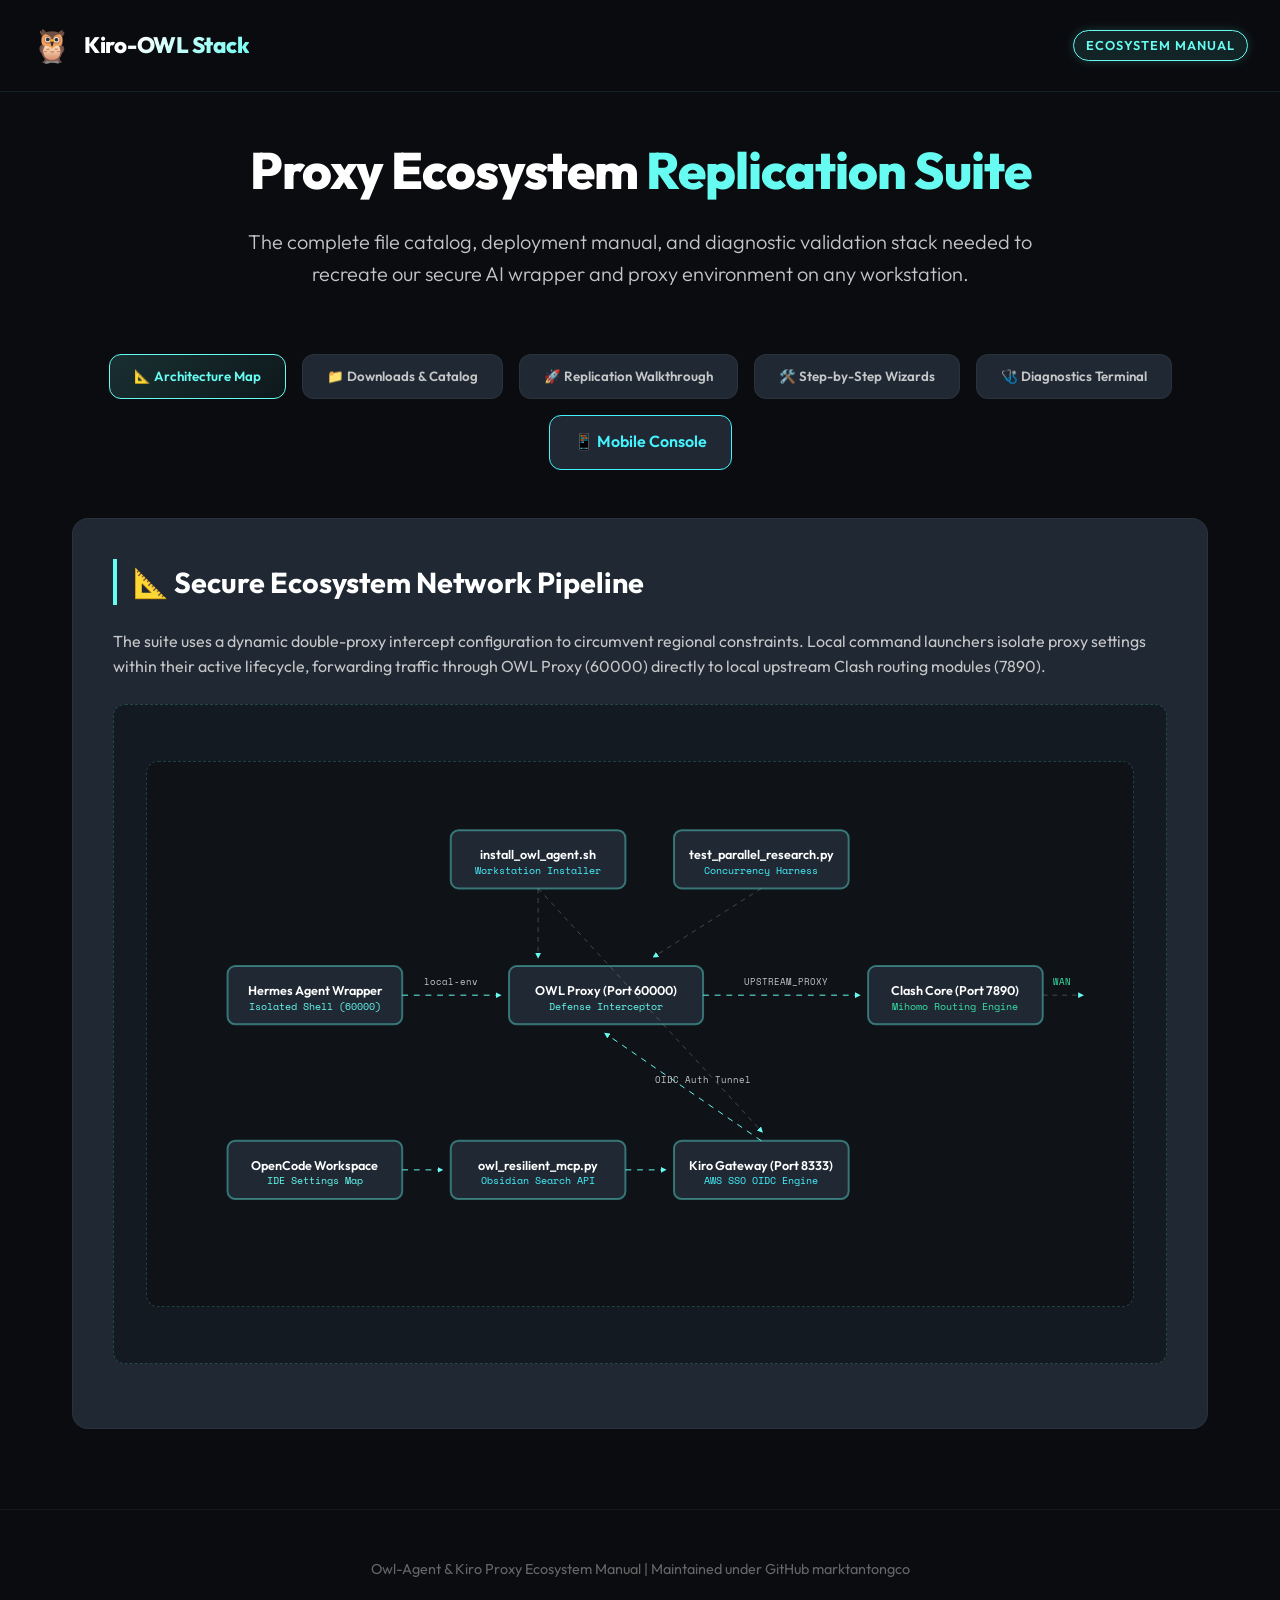
==== index.html @ 697e01c3 "feat: implement responsive mobile redirect with desktop override parameter and document in README" ====
<!DOCTYPE html>
<html lang="en">
<head>
    <meta charset="UTF-8">
    <meta name="viewport" content="width=device-width, initial-scale=1.0">
    <title>🦉 Kiro / OWL / Hermes Proxy Stack Replication Suite</title>
    <!-- Premium Google Fonts -->
    <link rel="preconnect" href="https://fonts.googleapis.com">
    <link rel="preconnect" href="https://fonts.gstatic.com" crossorigin>
    <link href="https://fonts.googleapis.com/css2?family=Outfit:wght@300;400;500;600;700;800&family=Space+Mono:wght@400;700&display=swap" rel="stylesheet">
    
    <style>
        /* Modern CSS Custom Properties - Sleek Dark Palette */
        :root {
            --bg-deep: #0b0c10;
            --bg-card: #1f2833;
            --bg-hover: #2d3c4d;
            --color-primary: #66fcf1;
            --color-secondary: #45f3ff;
            --color-text-main: #c5c6c7;
            --color-text-light: #ffffff;
            --color-accent-red: #ff4a5a;
            --color-accent-green: #39e3a6;
            --border-glow: rgba(102, 252, 241, 0.15);
            --transition-speed: 0.3s;
            --font-display: 'Outfit', sans-serif;
            --font-mono: 'Space Mono', monospace;
        }

        /* Reset & Base Styles */
        * {
            box-sizing: border-box;
            margin: 0;
            padding: 0;
            scroll-behavior: smooth;
        }

        body {
            background-color: var(--bg-deep);
            color: var(--color-text-main);
            font-family: var(--font-display);
            line-height: 1.6;
            overflow-x: hidden;
        }

        /* Premium Scrollbar */
        ::-webkit-scrollbar {
            width: 8px;
        }
        ::-webkit-scrollbar-track {
            background: var(--bg-deep);
        }
        ::-webkit-scrollbar-thumb {
            background: var(--bg-card);
            border-radius: 4px;
        }
        ::-webkit-scrollbar-thumb:hover {
            background: var(--color-primary);
        }

        /* Glassmorphism Header */
        header {
            position: sticky;
            top: 0;
            z-index: 100;
            background: rgba(11, 12, 16, 0.85);
            backdrop-filter: blur(12px);
            border-bottom: 1px solid rgba(102, 252, 241, 0.1);
            padding: 1.25rem 2rem;
            display: flex;
            justify-content: space-between;
            align-items: center;
        }

        .logo-container {
            display: flex;
            align-items: center;
            gap: 0.75rem;
        }

        .logo-icon {
            font-size: 2rem;
            animation: float 3s ease-in-out infinite;
        }

        .logo-text {
            font-weight: 800;
            font-size: 1.4rem;
            letter-spacing: -0.5px;
            color: var(--color-text-light);
            background: linear-gradient(135deg, var(--color-text-light) 30%, var(--color-primary) 100%);
            -webkit-background-clip: text;
            -webkit-text-fill-color: transparent;
        }

        .badge {
            background: rgba(102, 252, 241, 0.1);
            border: 1px solid var(--color-primary);
            color: var(--color-primary);
            padding: 0.25rem 0.75rem;
            border-radius: 9999px;
            font-size: 0.8rem;
            font-weight: 600;
            text-transform: uppercase;
            letter-spacing: 1px;
            box-shadow: 0 0 10px rgba(102, 252, 241, 0.2);
        }

        /* Container */
        .container {
            max-width: 1200px;
            margin: 0 auto;
            padding: 3rem 2rem;
        }

        /* Hero */
        .hero {
            text-align: center;
            margin-bottom: 4rem;
        }

        .hero-title {
            font-size: 3.2rem;
            font-weight: 800;
            color: var(--color-text-light);
            line-height: 1.2;
            margin-bottom: 1.5rem;
            letter-spacing: -1px;
        }

        .hero-title span {
            color: var(--color-primary);
        }

        .hero-subtitle {
            font-size: 1.25rem;
            font-weight: 300;
            max-width: 800px;
            margin: 0 auto;
            color: var(--color-text-main);
        }

        /* Navigation Tabs */
        .tab-nav {
            display: flex;
            justify-content: center;
            gap: 1rem;
            margin-bottom: 3rem;
            flex-wrap: wrap;
        }

        .tab-btn {
            background: var(--bg-card);
            border: 1px solid rgba(255,255,255,0.05);
            color: var(--color-text-main);
            padding: 0.85rem 1.5rem;
            border-radius: 12px;
            font-weight: 600;
            cursor: pointer;
            transition: all var(--transition-speed);
            font-family: var(--font-display);
        }

        .tab-btn:hover {
            border-color: var(--color-primary);
            color: var(--color-text-light);
            transform: translateY(-2px);
        }

        .tab-btn.active {
            background: linear-gradient(135deg, rgba(102, 252, 241, 0.15) 0%, rgba(69, 243, 255, 0.05) 100%);
            border-color: var(--color-primary);
            color: var(--color-primary);
        }

        .tab-content {
            display: none;
            animation: fadeIn 0.4s ease-in-out forwards;
        }

        .tab-content.active {
            display: block;
        }

        /* Card System */
        .card {
            background: var(--bg-card);
            border-radius: 16px;
            border: 1px solid rgba(255,255,255,0.05);
            padding: 2.5rem;
            margin-bottom: 2rem;
            position: relative;
        }

        .card-title {
            font-size: 1.8rem;
            color: var(--color-text-light);
            margin-bottom: 1.5rem;
            border-left: 4px solid var(--color-primary);
            padding-left: 1rem;
        }

        /* Architecture Flowchart SVG */
        .arch-svg-container {
            width: 100%;
            overflow-x: auto;
            background: rgba(11, 12, 16, 0.5);
            border-radius: 12px;
            padding: 2rem;
            border: 1px dashed rgba(102, 252, 241, 0.2);
            margin: 1.5rem 0;
            display: flex;
            justify-content: center;
        }

        .flow-node {
            fill: var(--bg-card);
            stroke: rgba(102, 252, 241, 0.4);
            stroke-width: 2px;
            transition: all var(--transition-speed);
        }

        .flow-node:hover {
            stroke: var(--color-primary);
            filter: drop-shadow(0px 0px 8px rgba(102, 252, 241, 0.6));
        }

        .flow-link {
            stroke: rgba(197, 198, 199, 0.3);
            stroke-dasharray: 5;
            animation: dash 10s linear infinite;
        }

        .flow-link-active {
            stroke: var(--color-primary);
            stroke-dasharray: 6;
            animation: dash 4s linear infinite;
        }

        /* Two-Column Explorer Layout (Restored) */
        .code-explorer {
            display: grid;
            grid-template-columns: 320px 1fr;
            gap: 2rem;
            margin-top: 1.5rem;
        }

        @media (max-width: 900px) {
            .code-explorer {
                grid-template-columns: 1fr;
            }
        }

        .file-list {
            display: flex;
            flex-direction: column;
            gap: 0.75rem;
        }

        .file-btn {
            background: var(--bg-deep);
            border: 1px solid rgba(255,255,255,0.05);
            padding: 1rem;
            border-radius: 8px;
            cursor: pointer;
            text-align: left;
            transition: all var(--transition-speed);
            color: var(--color-text-main);
            font-family: var(--font-mono);
            font-size: 0.85rem;
            display: flex;
            flex-direction: column;
            gap: 0.4rem;
        }

        .file-btn:hover, .file-btn.active {
            border-color: var(--color-primary);
            color: var(--color-text-light);
            background: rgba(102, 252, 241, 0.05);
        }

        .file-btn-meta {
            display: flex;
            justify-content: space-between;
            align-items: center;
            width: 100%;
        }

        .badge-file {
            font-size: 0.65rem;
            background: rgba(255,255,255,0.1);
            color: var(--color-text-main);
            padding: 0.15rem 0.4rem;
            border-radius: 4px;
            text-transform: uppercase;
        }

        .file-btn.active .badge-file {
            background: var(--color-primary);
            color: var(--bg-deep);
        }

        .code-view-container {
            position: relative;
            background: #0d0e12;
            border-radius: 12px;
            border: 1px solid rgba(255,255,255,0.05);
            overflow: hidden;
            display: flex;
            flex-direction: column;
            height: 620px;
        }

        .code-header {
            background: #14161d;
            padding: 0.75rem 1.5rem;
            display: flex;
            justify-content: space-between;
            align-items: center;
            border-bottom: 1px solid rgba(255,255,255,0.05);
        }

        .code-filename {
            font-family: var(--font-mono);
            font-size: 0.85rem;
            color: var(--color-primary);
        }

        .action-group {
            display: flex;
            gap: 0.5rem;
        }

        .action-btn {
            background: rgba(102, 252, 241, 0.1);
            border: 1px solid rgba(102, 252, 241, 0.3);
            color: var(--color-primary);
            padding: 0.35rem 0.85rem;
            border-radius: 6px;
            cursor: pointer;
            font-size: 0.8rem;
            font-weight: 600;
            text-decoration: none;
            transition: all var(--transition-speed);
        }

        .action-btn:hover {
            background: var(--color-primary);
            color: var(--bg-deep);
        }

        .code-info-panel {
            background: #10121a;
            padding: 1rem 1.5rem;
            border-bottom: 1px solid rgba(255,255,255,0.05);
            font-size: 0.9rem;
            color: var(--color-text-main);
        }

        .code-content {
            flex-grow: 1;
            padding: 1.5rem;
            overflow: auto;
            margin: 0;
            color: #d1d5db;
            font-family: var(--font-mono);
            font-size: 0.85rem;
            white-space: pre-wrap;
            background: #0f1015;
            line-height: 1.5;
        }

        /* Step Wizards */
        .step-timeline {
            position: relative;
            padding-left: 2.5rem;
            border-left: 2px solid rgba(102, 252, 241, 0.2);
            margin: 2rem 0;
        }

        .step-item {
            position: relative;
            margin-bottom: 3rem;
        }

        .step-number {
            position: absolute;
            left: calc(-2.5rem - 16px - 1px);
            width: 32px;
            height: 32px;
            background: var(--bg-deep);
            border: 2px solid var(--color-primary);
            color: var(--color-primary);
            border-radius: 50%;
            display: flex;
            align-items: center;
            justify-content: center;
            font-weight: 700;
            font-size: 0.9rem;
        }

        .step-title {
            font-size: 1.3rem;
            color: var(--color-text-light);
            margin-bottom: 0.5rem;
        }

        /* Terminal Simulator */
        .terminal-box {
            background: #060709;
            border-radius: 12px;
            border: 1.5px solid #222;
            overflow: hidden;
            box-shadow: 0 15px 40px rgba(0,0,0,0.5);
            margin: 2rem 0;
        }

        .terminal-bar {
            background: #121318;
            padding: 0.75rem 1rem;
            display: flex;
            align-items: center;
            gap: 0.5rem;
            border-bottom: 1.5px solid #222;
        }

        .terminal-dot {
            width: 12px;
            height: 12px;
            border-radius: 50%;
        }

        .dot-red { background: var(--color-accent-red); }
        .dot-yellow { background: var(--color-accent-red); filter: hue-rotate(40deg); }
        .dot-green { background: var(--color-accent-green); }

        .terminal-title {
            margin-left: auto;
            margin-right: auto;
            font-family: var(--font-mono);
            font-size: 0.8rem;
            color: #888;
        }

        .terminal-body {
            padding: 1.5rem;
            font-family: var(--font-mono);
            font-size: 0.9rem;
            color: #ccc;
            height: 380px;
            overflow-y: auto;
            line-height: 1.6;
        }

        .btn-run-sim {
            background: linear-gradient(135deg, var(--color-primary) 0%, var(--color-secondary) 100%);
            color: var(--bg-deep);
            border: none;
            padding: 1rem 2rem;
            border-radius: 8px;
            font-size: 1rem;
            font-weight: 700;
            cursor: pointer;
            box-shadow: 0 4px 15px rgba(102, 252, 241, 0.3);
            transition: all var(--transition-speed);
            margin-bottom: 1rem;
        }

        .btn-run-sim:hover {
            transform: translateY(-2px);
        }

        /* Success Copy Popup */
        .alert-popup {
            position: fixed;
            bottom: 2rem;
            right: 2rem;
            background: var(--color-accent-green);
            color: var(--bg-deep);
            padding: 1rem 2rem;
            border-radius: 8px;
            font-weight: 700;
            box-shadow: 0 10px 25px rgba(57, 227, 166, 0.3);
            opacity: 0;
            transform: translateY(20px);
            transition: all 0.3s cubic-bezier(0.4, 0, 0.2, 1);
            z-index: 1000;
            pointer-events: none;
        }

        .alert-popup.show {
            opacity: 1;
            transform: translateY(0);
        }

        footer {
            border-top: 1px solid rgba(255,255,255,0.05);
            padding: 3rem 2rem;
            text-align: center;
            font-size: 0.9rem;
            color: #666;
        }

        @keyframes float {
            0%, 100% { transform: translateY(0); }
            50% { transform: translateY(-6px); }
        }

        @keyframes fadeIn {
            from { opacity: 0; transform: translateY(10px); }
            to { opacity: 1; transform: translateY(0); }
        }

        @keyframes dash {
            to {
                stroke-dashoffset: -100;
            }
        }
    </style>
    <script>
        // Automatic Mobile Redirection with override parameter check
        (function() {
            const params = new URLSearchParams(window.location.search);
            if (params.get('desktop') !== 'true' && /Mobi|Android|iPhone|iPad/i.test(navigator.userAgent)) {
                window.location.replace("mobile.html");
            }
        })();
    </script>
</head>
<body>

    <!-- Header -->
    <header>
        <div class="logo-container">
            <span class="logo-icon">🦉</span>
            <span class="logo-text">Kiro-OWL Stack</span>
        </div>
        <div class="badge">Ecosystem Manual</div>
    </header>

    <div class="container">
        <!-- Hero Section -->
        <section class="hero">
            <h1 class="hero-title">Proxy Ecosystem <span>Replication Suite</span></h1>
            <p class="hero-subtitle">The complete file catalog, deployment manual, and diagnostic validation stack needed to recreate our secure AI wrapper and proxy environment on any workstation.</p>
        </section>

        <!-- Navigation Tabs -->
        <nav class="tab-nav">
            <button class="tab-btn active" onclick="switchTab(event, 'tab-architecture')">📐 Architecture Map</button>
            <button class="tab-btn" onclick="switchTab(event, 'tab-catalog')">📁 Downloads & Catalog</button>
            <button class="tab-btn" onclick="switchTab(event, 'tab-guide')">🚀 Replication Walkthrough</button>
            <button class="tab-btn" onclick="switchTab(event, 'tab-wizard')">🛠️ Step-by-Step Wizards</button>
            <button class="tab-btn" onclick="switchTab(event, 'tab-diagnostics')">🩺 Diagnostics Terminal</button>
            <a href="mobile.html" class="tab-btn" style="text-decoration: none; display: inline-block; border-color: var(--color-secondary); color: var(--color-secondary); transition: all 0.3s;">📱 Mobile Console</a>
        </nav>

        <!-- TAB 1: Architecture Map -->
        <div id="tab-architecture" class="tab-content active">
            <div class="card">
                <h2 class="card-title">📐 Secure Ecosystem Network Pipeline</h2>
                <p>The suite uses a dynamic double-proxy intercept configuration to circumvent regional constraints. Local command launchers isolate proxy settings within their active lifecycle, forwarding traffic through OWL Proxy (60000) directly to local upstream Clash routing modules (7890).</p>
                
                <div class="arch-svg-container">
                <div class="arch-svg-container">
                    <svg width="950" height="480" viewBox="0 0 950 480" xmlns="http://www.w3.org/2000/svg">
                        <defs>
                            <marker id="arrow" viewBox="0 0 10 10" refX="6" refY="5" markerWidth="6" markerHeight="6" orient="auto-start-reverse">
                                <path d="M 0 0 L 10 5 L 0 10 z" fill="#66fcf1" />
                            </marker>
                        </defs>
                        
                        <!-- Row 1: Provisioning & Verification -->
                        <!-- 1. Installer Engine -->
                        <rect x="280" y="30" width="180" height="60" rx="8" class="flow-node" />
                        <text x="370" y="60" fill="#ffffff" font-weight="600" text-anchor="middle" font-size="13">install_owl_agent.sh</text>
                        <text x="370" y="75" fill="#45f3ff" font-size="10" text-anchor="middle" font-family="Space Mono">Workstation Installer</text>

                        <!-- 2. Test Harness -->
                        <rect x="510" y="30" width="180" height="60" rx="8" class="flow-node" />
                        <text x="600" y="60" fill="#ffffff" font-weight="600" text-anchor="middle" font-size="13">test_parallel_research.py</text>
                        <text x="600" y="75" fill="#45f3ff" font-size="10" text-anchor="middle" font-family="Space Mono">Concurrency Harness</text>

                        <!-- Row 2: Client Intakes -->
                        <!-- 3. Hermes Standalone Agent -->
                        <rect x="50" y="170" width="180" height="60" rx="8" class="flow-node" />
                        <text x="140" y="200" fill="#ffffff" font-weight="600" text-anchor="middle" font-size="13">Hermes Agent Wrapper</text>
                        <text x="140" y="215" fill="#66fcf1" font-size="10" text-anchor="middle" font-family="Space Mono">Isolated Shell (60000)</text>

                        <!-- Row 3: Central Processing Proxy -->
                        <!-- 4. OWL Forwarding Proxy -->
                        <rect x="340" y="170" width="200" height="60" rx="8" class="flow-node" />
                        <text x="440" y="200" fill="#ffffff" font-weight="600" text-anchor="middle" font-size="13">OWL Proxy (Port 60000)</text>
                        <text x="440" y="215" fill="#66fcf1" font-size="10" text-anchor="middle" font-family="Space Mono">Defense Interceptor</text>

                        <!-- Row 4: Downstream Routing -->
                        <!-- 5. Clash Router Core -->
                        <rect x="710" y="170" width="180" height="60" rx="8" class="flow-node" />
                        <text x="800" y="200" fill="#ffffff" font-weight="600" text-anchor="middle" font-size="13">Clash Core (Port 7890)</text>
                        <text x="800" y="215" fill="#39e3a6" font-size="10" text-anchor="middle" font-family="Space Mono">Mihomo Routing Engine</text>

                        <!-- Row 5: IDE Ecosystem -->
                        <!-- 6. OpenCode Editor -->
                        <rect x="50" y="350" width="180" height="60" rx="8" class="flow-node" />
                        <text x="140" y="380" fill="#ffffff" font-weight="600" text-anchor="middle" font-size="13">OpenCode Workspace</text>
                        <text x="140" y="395" fill="#66fcf1" font-size="10" text-anchor="middle" font-family="Space Mono">IDE Settings Map</text>

                        <!-- 7. Resilient MCP Server -->
                        <rect x="280" y="350" width="180" height="60" rx="8" class="flow-node" />
                        <text x="370" y="380" fill="#ffffff" font-weight="600" text-anchor="middle" font-size="13">owl_resilient_mcp.py</text>
                        <text x="370" y="395" fill="#45f3ff" font-size="10" text-anchor="middle" font-family="Space Mono">Obsidian Search API</text>

                        <!-- 8. Kiro Translation Gateway -->
                        <rect x="510" y="350" width="180" height="60" rx="8" class="flow-node" />
                        <text x="600" y="380" fill="#ffffff" font-weight="600" text-anchor="middle" font-size="13">Kiro Gateway (Port 8333)</text>
                        <text x="600" y="395" fill="#45f3ff" font-size="10" text-anchor="middle" font-family="Space Mono">AWS SSO OIDC Engine</text>

                        <!-- Architectural Routing Paths (Arrows) -->
                        <!-- Installer -> provisions OWL / Kiro -->
                        <path d="M 370 90 L 370 160" class="flow-link" marker-end="url(#arrow)" />
                        <path d="M 370 90 L 600 340" class="flow-link" marker-end="url(#arrow)" />

                        <!-- Concurrency test -> monitors OWL proxy -->
                        <path d="M 600 90 L 490 160" class="flow-link" marker-end="url(#arrow)" />

                        <!-- Hermes Agent Wrapper -> OWL Proxy -->
                        <path d="M 230 200 L 330 200" class="flow-link-active" marker-end="url(#arrow)" />
                        <text x="280" y="190" fill="#c5c6c7" font-size="9" text-anchor="middle" font-family="Space Mono">local-env</text>

                        <!-- OpenCode -> Resilient MCP -->
                        <path d="M 230 380 L 270 380" class="flow-link-active" marker-end="url(#arrow)" />
                        
                        <!-- Resilient MCP -> Kiro Gateway -->
                        <path d="M 460 380 L 500 380" class="flow-link-active" marker-end="url(#arrow)" />

                        <!-- Kiro Gateway -> OWL Proxy -->
                        <path d="M 600 350 L 440 240" class="flow-link-active" marker-end="url(#arrow)" />
                        <text x="540" y="290" fill="#c5c6c7" font-size="9" text-anchor="middle" font-family="Space Mono">OIDC Auth Tunnel</text>

                        <!-- OWL Proxy -> Clash Router -->
                        <path d="M 540 200 L 700 200" class="flow-link-active" marker-end="url(#arrow)" />
                        <text x="625" y="190" fill="#c5c6c7" font-size="9" text-anchor="middle" font-family="Space Mono">UPSTREAM_PROXY</text>

                        <!-- Clash Router -> Outside World -->
                        <path d="M 890 200 L 930 200" class="flow-link" marker-end="url(#arrow)" />
                        <text x="910" y="190" fill="#39e3a6" font-size="9" text-anchor="middle" font-family="Space Mono">WAN</text>
                    </svg>
                </div>
                </div>
            </div>
        </div>

        <!-- TAB 2: Downloads & Catalog (Restored Two Column Layout) -->
        <div id="tab-catalog" class="tab-content">
            <div class="card">
                <h2 class="card-title">📁 Downloadable Ecosystem Files & Catalog</h2>
                <p>Browse the exact structure of files deployed in the repository. Select any script to view its relationship in the ecosystem, inspect or copy its code mapping directly, and download it instantly.</p>
                
                <div class="code-explorer">
                    <!-- File Navigation Tree (Left Column) -->
                    <div class="file-list" id="explorer-file-list">
                        <!-- Loaded dynamically via JavaScript -->
                    </div>

                    <!-- Code Viewer Panel (Right Column) -->
                    <div class="code-view-container">
                        <div class="code-header">
                            <span class="code-filename" id="current-filename">Select a file</span>
                            <div class="action-group">
                                <a href="#" class="action-btn" id="btn-download" download>Download File</a>
                                <button class="action-btn" onclick="copyCurrentCode()">Copy Code</button>
                            </div>
                        </div>
                        <div class="code-info-panel" id="current-relationship">
                            Select a script from the list to read its logical relationship in the ecosystem.
                        </div>
                        <pre class="code-content" id="code-display">Select a file from the explorer on the left to start inspecting.</pre>
                    </div>
                </div>
            </div>
        </div>

        <!-- TAB: Replication Walkthrough -->
        <div id="tab-guide" class="tab-content">
            <div class="card">
                <h2 class="card-title">🚀 Complete Step-by-Step Replication Walkthrough</h2>
                <p style="margin-bottom: 2rem;">Follow this structured, sequential operational process to replicate the complete self-healing double-proxy wrapper stack on any workstation from scratch.</p>
                
                <div class="step-timeline">
                    <div class="step-item">
                        <div class="step-number">1</div>
                        <h3 class="step-title">Deploy Upstream Routing Core</h3>
                        <p class="step-desc">
                            <strong>Files Used:</strong> <code>Clash / Mihomo Core daemon</code><br>
                            <strong>Purpose:</strong> Sets up the foundational weighted proxy routing base on <strong>Port 7890</strong>. All external connections flow through this layer for geo-routing bypasses.<br>
                            <strong>Action:</strong> Ensure Clash/Mihomo is active and listening locally: <code>systemctl --user status mihomo</code> or run manual binary check.<br>
                            <div class="step-actions" style="margin-top: 1rem; display: flex; gap: 0.75rem;">
                                <button class="tab-btn" style="padding: 0.4rem 0.8rem; font-size: 0.85rem;" onclick="viewCatalogFile('configs/ai-instructions-handover.md')">🔍 Inspect Handover Guide</button>
                            </div>
                        </p>
                    </div>

                    <div class="step-item">
                        <div class="step-number">2</div>
                        <h3 class="step-title">Execute Core Workspace Provisioner</h3>
                        <p class="step-desc">
                            <strong>Files Used:</strong> <code>installers/install_owl_agent.sh</code><br>
                            <strong>Purpose:</strong> Deduplicated Core Setup. Creates workspace directories, provisions local dynamic libraries, registers dependencies, downloads the Kiro CLI client native binaries, and creates local SQL database credentials mappings.<br>
                            <strong>Action:</strong> Run: <code>chmod +x installers/install_owl_agent.sh && ./installers/install_owl_agent.sh</code>.
                            <div class="step-actions" style="margin-top: 1rem; display: flex; gap: 0.75rem;">
                                <button class="tab-btn" style="padding: 0.4rem 0.8rem; font-size: 0.85rem;" onclick="viewCatalogFile('installers/install_owl_agent.sh')">🔍 Inspect Script</button>
                                <a class="tab-btn" style="padding: 0.4rem 0.8rem; font-size: 0.85rem; text-decoration: none;" href="https://github.com/marktantongco/kiro-proxy-ecosystem/raw/master/installers/install_owl_agent.sh" download>📥 Download</a>
                            </div>
                        </p>
                    </div>

                    <div class="step-item">
                        <div class="step-number">3</div>
                        <h3 class="step-title">Execute Kiro Gateway Provisioner</h3>
                        <p class="step-desc">
                            <strong>Files Used:</strong> <code>installers/install_kiro_owl_agent.sh</code><br>
                            <strong>Purpose:</strong> Automates Python virtual environment creation, clones the <code>kiro-gateway</code> translation engine, and automatically updates key schema entries (such as heavy/light templates) in your local <code>opencode.jsonc</code> config.<br>
                            <strong>Action:</strong> Run: <code>chmod +x installers/install_kiro_owl_agent.sh && ./installers/install_kiro_owl_agent.sh</code>.
                            <div class="step-actions" style="margin-top: 1rem; display: flex; gap: 0.75rem;">
                                <button class="tab-btn" style="padding: 0.4rem 0.8rem; font-size: 0.85rem;" onclick="viewCatalogFile('installers/install_kiro_owl_agent.sh')">🔍 Inspect Script</button>
                                <a class="tab-btn" style="padding: 0.4rem 0.8rem; font-size: 0.85rem; text-decoration: none;" href="https://github.com/marktantongco/kiro-proxy-ecosystem/raw/master/installers/install_kiro_owl_agent.sh" download>📥 Download</a>
                            </div>
                        </p>
                    </div>

                    <div class="step-item">
                        <div class="step-number">4</div>
                        <h3 class="step-title">Deploy and Start systemd Daemons</h3>
                        <p class="step-desc">
                            <strong>Files Used:</strong> <code>systemd/kiro-gateway.service</code>, <code>systemd/owl-forward-proxy.service</code><br>
                            <strong>Purpose:</strong> Registers the stack as automatic background processes managed by systemd under user-level context. Ensures self-healing restarts on failure.<br>
                            <strong>Action:</strong> Copy to systemd directories: <code>cp systemd/*.service ~/.config/systemd/user/</code>, reload systemd, and enable/start the daemons.<br>
                            <div class="step-actions" style="margin-top: 1rem; display: flex; gap: 0.75rem; flex-wrap: wrap;">
                                <button class="tab-btn" style="padding: 0.4rem 0.8rem; font-size: 0.85rem;" onclick="viewCatalogFile('systemd/owl-forward-proxy.service')">🔍 Inspect Proxy Unit</button>
                                <button class="tab-btn" style="padding: 0.4rem 0.8rem; font-size: 0.85rem;" onclick="viewCatalogFile('systemd/kiro-gateway.service')">🔍 Inspect Gateway Unit</button>
                                <a class="tab-btn" style="padding: 0.4rem 0.8rem; font-size: 0.85rem; text-decoration: none;" href="https://github.com/marktantongco/kiro-proxy-ecosystem/raw/master/systemd/owl-forward-proxy.service" download>📥 Proxy service</a>
                                <a class="tab-btn" style="padding: 0.4rem 0.8rem; font-size: 0.85rem; text-decoration: none;" href="https://github.com/marktantongco/kiro-proxy-ecosystem/raw/master/systemd/kiro-gateway.service" download>📥 Gateway service</a>
                            </div>
                        </p>
                    </div>

                    <div class="step-item">
                        <div class="step-number">5</div>
                        <h3 class="step-title">Inject Upstream Routing Rules</h3>
                        <p class="step-desc">
                            <strong>Files Used:</strong> <code>scripts/patch_owl_proxy.sh</code>, <code>scripts/validate_ecosystem.sh</code><br>
                            <strong>Purpose:</strong> Overwrites downstream proxy code blocks with Clash upstream routing parameters, terminates conflicting background processes, and unsets manual variable pollution.<br>
                            <strong>Action:</strong> Run: <code>chmod +x scripts/patch_owl_proxy.sh && ./scripts/patch_owl_proxy.sh</code>.
                            <div class="step-actions" style="margin-top: 1rem; display: flex; gap: 0.75rem; flex-wrap: wrap;">
                                <button class="tab-btn" style="padding: 0.4rem 0.8rem; font-size: 0.85rem;" onclick="viewCatalogFile('scripts/patch_owl_proxy.sh')">🔍 Inspect Patch Script</button>
                                <button class="tab-btn" style="padding: 0.4rem 0.8rem; font-size: 0.85rem;" onclick="viewCatalogFile('scripts/validate_ecosystem.sh')">🔍 Inspect Validator</button>
                                <a class="tab-btn" style="padding: 0.4rem 0.8rem; font-size: 0.85rem; text-decoration: none;" href="https://github.com/marktantongco/kiro-proxy-ecosystem/raw/master/scripts/patch_owl_proxy.sh" download>📥 Download Patch</a>
                                <a class="tab-btn" style="padding: 0.4rem 0.8rem; font-size: 0.85rem; text-decoration: none;" href="https://github.com/marktantongco/kiro-proxy-ecosystem/raw/master/scripts/validate_ecosystem.sh" download>📥 Download Validator</a>
                            </div>
                        </p>
                    </div>

                    <div class="step-item">
                        <div class="step-number">6</div>
                        <h3 class="step-title">Secure Command Shell Launcher Wrappers</h3>
                        <p class="step-desc">
                            <strong>Files Used:</strong> <code>scripts/hermes_wrapper.sh</code>, <code>scripts/agy_wrapper.sh</code>, <code>scripts/kiro_gateway_wrapper.sh</code><br>
                            <strong>Purpose:</strong> Wraps execution of hermes, agy, and kiro-gateway inside isolated, secure, zero-leakage proxy shell blocks. Deploys launchers directly to <code>~/.local/bin/</code> for seamless PATH discovery.<br>
                            <strong>Action:</strong> Copy wrappers to local path and make them executable.<br>
                            <div class="step-actions" style="margin-top: 1rem; display: flex; gap: 0.75rem; flex-wrap: wrap;">
                                <button class="tab-btn" style="padding: 0.4rem 0.8rem; font-size: 0.85rem;" onclick="viewCatalogFile('scripts/hermes_wrapper.sh')">🔍 Inspect Hermes</button>
                                <button class="tab-btn" style="padding: 0.4rem 0.8rem; font-size: 0.85rem;" onclick="viewCatalogFile('scripts/agy_wrapper.sh')">🔍 Inspect Antigravity</button>
                                <button class="tab-btn" style="padding: 0.4rem 0.8rem; font-size: 0.85rem;" onclick="viewCatalogFile('scripts/kiro_gateway_wrapper.sh')">🔍 Inspect Gateway</button>
                                <a class="tab-btn" style="padding: 0.4rem 0.8rem; font-size: 0.85rem; text-decoration: none;" href="https://github.com/marktantongco/kiro-proxy-ecosystem/raw/master/scripts/hermes_wrapper.sh" download>📥 Hermes</a>
                                <a class="tab-btn" style="padding: 0.4rem 0.8rem; font-size: 0.85rem; text-decoration: none;" href="https://github.com/marktantongco/kiro-proxy-ecosystem/raw/master/scripts/agy_wrapper.sh" download>📥 Antigravity</a>
                                <a class="tab-btn" style="padding: 0.4rem 0.8rem; font-size: 0.85rem; text-decoration: none;" href="https://github.com/marktantongco/kiro-proxy-ecosystem/raw/master/scripts/kiro_gateway_wrapper.sh" download>📥 Gateway</a>
                            </div>
                        </p>
                    </div>

                    <div class="step-item">
                        <div class="step-number">7</div>
                        <h3 class="step-title">Verify System Integration & Direct Bypass Routing</h3>
                        <p class="step-desc">
                            <strong>Files Used:</strong> <code>scripts/diagnose_opencode.sh</code><br>
                            <strong>Purpose:</strong> The final validation gate. Performs port status analysis, audits system environment parameters, detects Unix domain socket session health, and validates HTTPS direct connection bypass rules for NVIDIA NIM and OpenCode Zen model endpoints.<br>
                            <strong>Action:</strong> Run the diagnostic suite: <code>chmod +x scripts/diagnose_opencode.sh && ./scripts/diagnose_opencode.sh</code>. Alternatively, use the <code>owl-check</code> shell alias.
                            <div class="step-actions" style="margin-top: 1rem; display: flex; gap: 0.75rem;">
                                <button class="tab-btn" style="padding: 0.4rem 0.8rem; font-size: 0.85rem;" onclick="viewCatalogFile('scripts/diagnose_opencode.sh')">🔍 Inspect Script</button>
                                <a class="tab-btn" style="padding: 0.4rem 0.8rem; font-size: 0.85rem; text-decoration: none;" href="https://github.com/marktantongco/kiro-proxy-ecosystem/raw/master/scripts/diagnose_opencode.sh" download>📥 Download</a>
                            </div>
                        </p>
                    </div>
                </div>
            </div>
        </div>

        <!-- TAB 3: Step Wizards -->
        <div id="tab-wizard" class="tab-content">
            <div class="card">
                <h2 class="card-title">🛠️ Logical Workflow Sequence for Replication</h2>
                
                <div class="step-timeline">
                    <div class="step-item">
                        <div class="step-number">1</div>
                        <h3 class="step-title">Configure Clash Core Upstream</h3>
                        <p class="step-desc">Establish and run <code>mihomo</code> or Clash-based services bound locally to **port 7890**. This processes secure, geo-routed communication tunnels.</p>
                    </div>

                    <div class="step-item">
                        <div class="step-number">2</div>
                        <h3 class="step-title">Deploy Unified Agent Installers</h3>
                        <p class="step-desc">Run the combo agent installer to deploy credentials and core components:
                           <code>install_kiro_owl_agent.sh</code> or <code>owl_agent_installer.sh</code>. These scripts download, verify, and automatically compile Python environments.</p>
                    </div>

                    <div class="step-item">
                        <div class="step-number">3</div>
                        <h3 class="step-title">Configure systemd Service Units</h3>
                        <p class="step-desc">Deploy the <code>kiro-gateway.service</code> and <code>owl-forward-proxy.service</code> unit mappings to <code>~/.config/systemd/user/</code> and start the services.</p>
                    </div>

                    <div class="step-item">
                        <div class="step-number">4</div>
                        <h3 class="step-title">Execute Environment Self-Healing</h3>
                        <p class="step-desc">Run <code>./scripts/validate_ecosystem.sh</code> to triage environment conflicts, terminate duplicate processes, and secure pings.</p>
                    </div>
                </div>
            </div>
        </div>

        <!-- TAB 4: Diagnostics Terminal -->
        <div id="tab-diagnostics" class="tab-content">
            <div class="card">
                <h2 class="card-title">🩺 Live System Triage Telemetry Simulator</h2>
                <p>Experience an interactive telemetry sweep of the validation script. The simulator shows how the script triages environment states, unsets conflicts, unbinds duplicates, and secures connections.</p>
                
                <button class="btn-run-sim" onclick="runDiagnosticSimulation()">⚡ Run System Diagnostics Simulation</button>

                <div class="terminal-box">
                    <div class="terminal-bar">
                        <div class="terminal-dot dot-red"></div>
                        <div class="terminal-dot dot-yellow"></div>
                        <div class="terminal-dot dot-green"></div>
                        <span class="terminal-title">bash - x1@workstation</span>
                    </div>
                    <div class="terminal-body" id="terminal-screen">
                        <div class="terminal-line"><span class="terminal-prompt">x1@workstation:~$</span> ./validate_ecosystem.sh</div>
                        <div class="terminal-line" style="color: #666;">Press the button above to begin diagnostic telemetry simulation...</div>
                    </div>
                </div>
            </div>
        </div>
    </div>

    <!-- Alert Popup -->
    <div class="alert-popup" id="alert-popup">Code Copied!</div>

    <footer>
        <p>Owl-Agent & Kiro Proxy Ecosystem Manual | Maintained under GitHub marktantongco</p>
    </footer>

    <script>
        // Tab switching
        function switchTab(evt, tabId) {
            const tabs = document.getElementsByClassName("tab-content");
            for (let i = 0; i < tabs.length; i++) {
                tabs[i].classList.remove("active");
            }
            const tabButtons = document.getElementsByClassName("tab-btn");
            for (let i = 0; i < tabButtons.length; i++) {
                tabButtons[i].classList.remove("active");
            }
            document.getElementById(tabId).classList.add("active");
            evt.currentTarget.classList.add("active");
        }

        // Auto-navigate and view file in catalog
        function viewCatalogFile(filePath) {
            // Find the file object in the catalog
            const file = filesCatalog.find(f => f.path === filePath);
            if (!file) {
                console.error("File not found in catalog: " + filePath);
                return;
            }
            
            // Switch tab to catalog
            const navBtn = document.querySelector("button[onclick*='tab-catalog']");
            if (navBtn) {
                switchTab({ currentTarget: navBtn }, 'tab-catalog');
            }
            
            // Find the sidebar button matching this path
            const sidebarButtons = document.querySelectorAll(".file-btn");
            let targetElement = null;
            sidebarButtons.forEach(btn => {
                const text = btn.innerText;
                if (text.includes(filePath.split('/').pop())) {
                    targetElement = btn;
                }
            });
            
            // Call selectFile
            selectFile(file, targetElement);
            
            // Smooth scroll to catalog card
            document.getElementById("tab-catalog").scrollIntoView({ behavior: 'smooth' });
        }

        // File database
        // === FILES_CATALOG_START ===
const filesCatalog = [
    {
        path: "scripts/validate_ecosystem.sh",
        category: "Triage Script",
        relation: "Main self-healing suite. Resolves Bash read-only errors, terminates background collisions, and verifies pings.",
        download: "https://github.com/marktantongco/kiro-proxy-ecosystem/raw/master/scripts/validate_ecosystem.sh",
        code: `#!/bin/bash
# 🦉 Kiro/OWL Proxy Ecosystem - Validator & Auto-Patch Script
# Audits port bindings, detects duplicate processes, validates systemd units, and self-heals alignment issues.
set -euo pipefail

# Style Definitions
BOLD='\\033[1m'
GREEN='\\033[0;32m'
YELLOW='\\033[1;33m'
CYAN='\\033[0;36m'
RED='\\033[0;31m'
NC='\\033[0m'

info()  { echo -e "\${CYAN}➜\${NC} \$1"; }
ok()    { echo -e "\${GREEN}✓\${NC} \$1"; }
warn()  { echo -e "\${YELLOW}⚠\${NC} \$1"; }
err()   { echo -e "\${RED}✗\${NC} \$1"; }
step()  { echo; echo -e "\${BOLD}[\$1]\${NC} \$2"; }

echo ""
echo -e "\${BOLD}  🦉 Proxy Ecosystem - System Diagnostic & Self-Healing Patch\${NC}"
echo "  ───────────────────────────────────────────────────────────────"

# ═══════════════════════════════════════════════════════════════════════════
# [1/5] Audit Active Shell Environment Variables
# ═══════════════════════════════════════════════════════════════════════════
step "1" "Auditing Shell Proxy Environment Variables..."

# Lowercase conflicts check
DEAD_PORT=2080
for var in http_proxy https_proxy all_proxy; do
    if env | grep -qi "^\${var}="; then
        val=\$(env | grep -i "^\${var}=" | cut -d= -f2)
        if [[ "\$val" == *"\$DEAD_PORT"* ]]; then
            warn "Found conflicting lowercase '\$var' pointing to dead port \$DEAD_PORT!"
            warn "  Current value: \$val"
            warn "  Recommended action: Unset or point to OWL proxy (port 60000) or Clash (port 7890)."
        else
            ok "Lowercase variable '\$var' is clean (does not point to dead port \$DEAD_PORT)."
        fi
    fi
done

# Enforce active uppercase variables
if env | grep -q "^HTTP_PROXY="; then
    ok "HTTP_PROXY is defined: \$(env | grep "^HTTP_PROXY=" | cut -d= -f2)"
else
    warn "HTTP_PROXY environment variable is missing in this terminal shell!"
fi
if env | grep -q "^HTTPS_PROXY="; then
    ok "HTTPS_PROXY is defined: \$(env | grep "^HTTPS_PROXY=" | cut -d= -f2)"
else
    warn "HTTPS_PROXY environment variable is missing in this terminal shell!"
fi

# ═══════════════════════════════════════════════════════════════════════════
# [2/5] Audit Port Bindings & Triage Duplicate Processes
# ═══════════════════════════════════════════════════════════════════════════
step "2" "Auditing Active Port Bindings & Process Health..."

# Clash (mihomo) check
if ss -tulpn | grep -q ":7890 "; then
    ok "Clash core (mihomo) is listening on port 7890."
else
    warn "Clash core (mihomo) is NOT listening on port 7890! Geo-routing upstream will fail."
fi

# OWL Forward Proxy duplicate check
if ss -tulpn | grep -q ":60000 "; then
    ok "OWL Forward Proxy is bound to port 60000."
    # Check if run manually or by systemd
    PID=\$(pgrep -f "forward_proxy.py" | head -n1 || true)
    if [[ -n "\$PID" ]]; then
        PARENT_PID=\$(ps -p "\$PID" -o ppid= | tr -d ' ' || true)
        PARENT_COMM=\$(ps -o comm= -p "\$PARENT_PID" 2>/dev/null | tr -d ' ' || true)
        if [[ "\$PARENT_COMM" != "systemd" ]]; then
            warn "OWL Forward Proxy process (PID \$PID) appears to be running manually!"
        fi
    fi
else
    warn "OWL Forward Proxy is NOT listening on port 60000!"
fi

# Kiro Gateway duplicate check
if ss -tulpn | grep -q ":8333 "; then
    ok "Kiro Gateway is bound to port 8333."
    # Find duplicate python processes that aren't systemd units
    PID=\$(ss -tulpn | grep ":8333 " | grep -oP 'pid=\\d+' | cut -d= -f2 || true)
    if [[ -n "\$PID" ]]; then
        # Check if the parent is systemd or manual
        PARENT_PID=\$(ps -p "\$PID" -o ppid= | tr -d ' ' || true)
        PARENT_COMM=\$(ps -o comm= -p "\$PARENT_PID" 2>/dev/null | tr -d ' ' || true)
        if [[ "\$PARENT_COMM" != "systemd" ]]; then
            warn "Duplicate manual Kiro Gateway detected! (PID: \$PID, Parent COMM: \$PARENT_COMM)"
            info "Killing manual process (PID \$PID) to allow clean systemd service control..."
            kill -9 "\$PID" || true
            ok "Duplicate process terminated."
        else
            ok "Kiro Gateway is running cleanly under systemd management (PID \$PID)."
        fi
    fi
else
    warn "Kiro Gateway is NOT listening on port 8333! Background service may have crashed."
fi

# ═══════════════════════════════════════════════════════════════════════════
# [3/5] Validate and Align Systemd User Units
# ═══════════════════════════════════════════════════════════════════════════
step "3" "Validating & Repairing systemd Service Alignments..."

SYSTEMCTL_CMD="systemctl --user"
if [[ "\$EUID" -eq 0 ]]; then
    SYSTEMCTL_CMD="sudo -u x1 systemctl --user"
fi

# 1. OWL Forward Proxy Service
if ! \$SYSTEMCTL_CMD is-active --quiet owl-forward-proxy.service; then
    warn "owl-forward-proxy.service is inactive or failed! Attempting restart..."
    \$SYSTEMCTL_CMD daemon-reload
    \$SYSTEMCTL_CMD restart owl-forward-proxy.service
    sleep 1
    if \$SYSTEMCTL_CMD is-active --quiet owl-forward-proxy.service; then
        ok "owl-forward-proxy.service successfully aligned and started."
    else
        err "Failed to align owl-forward-proxy.service! Verify logs: journalctl --user -u owl-forward-proxy.service"
    fi
else
    ok "owl-forward-proxy.service is active and healthy."
fi

# 2. Kiro Gateway Service
if ! \$SYSTEMCTL_CMD is-active --quiet kiro-gateway.service; then
    warn "kiro-gateway.service is inactive or failed! Attempting restart..."
    \$SYSTEMCTL_CMD daemon-reload
    \$SYSTEMCTL_CMD restart kiro-gateway.service
    sleep 1
    if \$SYSTEMCTL_CMD is-active --quiet kiro-gateway.service; then
        ok "kiro-gateway.service successfully aligned and started."
    else
        err "Failed to align kiro-gateway.service! Verify logs: journalctl --user -u kiro-gateway.service"
    fi
else
    ok "kiro-gateway.service is active and healthy."
fi

# ═══════════════════════════════════════════════════════════════════════════
# [4/5] Check & Verify Launcher Wrappers
# ═══════════════════════════════════════════════════════════════════════════
step "4" "Verifying Terminal Wrapper Configurations..."

# hermes wrapper check
HERMES_WRAP="/home/x1/.local/bin/hermes"
if [[ -f "\$HERMES_WRAP" ]]; then
    if grep -q "export HTTP_PROXY=" "\$HERMES_WRAP"; then
        ok "hermes wrapper is correctly synchronized to secure proxy (port 60000)."
    else
        warn "hermes wrapper is missing proxy variables! Patching now..."
        sed -i 's/# ── 3. Enforce Proxy Environment/export HTTP_PROXY="http:\\/\\/127.0.0.1:60000"\\nexport HTTPS_PROXY="http:\\/\\/127.0.0.1:60000"\\nexport NO_PROXY="localhost,127.0.0.1,.local,.localdomain,::1"\\n# ── 3. Enforce Proxy/g' "\$HERMES_WRAP"
        ok "hermes wrapper patched."
    fi
else
    warn "hermes wrapper not found at \$HERMES_WRAP!"
fi

# antigravity wrapper check
AGY_WRAP="/home/x1/.local/bin/agy"
if [[ -f "\$AGY_WRAP" ]]; then
    if grep -q "export HTTP_PROXY=" "\$AGY_WRAP"; then
        ok "antigravity (agy) wrapper is correctly synchronized to secure proxy (port 60000)."
    else
        warn "antigravity (agy) wrapper is missing proxy variables! Please ensure it enforces proxy env."
    fi
else
    warn "antigravity (agy) wrapper not found at \$AGY_WRAP!"
fi

# kiro-cli wrapper check
KIRO_WRAP="/home/x1/.owl-agent/kiro-cli"
if [[ -f "\$KIRO_WRAP" ]]; then
    if grep -q "export HTTP_PROXY=" "\$KIRO_WRAP"; then
        ok "kiro-cli wrapper is correctly synchronized to secure proxy (port 60000)."
    else
        warn "kiro-cli wrapper is missing proxy variables! Patching now..."
        sed -i '/#!/a export HTTP_PROXY="http://127.0.0.1:60000"\\nexport HTTPS_PROXY="http://127.0.0.1:60000"\\nexport NO_PROXY="localhost,127.0.0.1,.local,.localdomain,::1"\\n' "\$KIRO_WRAP"
        ok "kiro-cli wrapper patched."
    fi
else
    warn "kiro-cli wrapper not found at \$KIRO_WRAP!"
fi

# ═══════════════════════════════════════════════════════════════════════════
# [5/5] Verify Connection Health (Active Ping)
# ═══════════════════════════════════════════════════════════════════════════
step "5" "Running End-to-End Active Connection Check..."

if curl -sf -I -x http://127.0.0.1:60000 https://www.google.com >/dev/null 2>&1; then
    ok "Active check: HTTP tunnel through OWL Proxy -> Clash -> Outside World is fully OPERATIONAL!"
else
    err "Active check: HTTP tunnel failed! Check your Clash (mihomo) connection."
fi

echo ""
echo "============================================="
echo -e "\${GREEN}\${BOLD}✅ Diagnostics & Healing Completed!\${NC}"
echo "============================================="
echo "  Run this script at any time to self-heal your proxy stack."
echo "============================================="
echo ""
`
    },
    {
        path: "scripts/patch_owl_proxy.sh",
        category: "Triage Script",
        relation: "Upstream patch script. Injects Clash proxy routing definitions into your local Python packages.",
        download: "https://github.com/marktantongco/kiro-proxy-ecosystem/raw/master/scripts/patch_owl_proxy.sh",
        code: `#!/bin/bash
# 🦉 OWL-AGENT Proxy Resolution & Optimization Patch v1.0
# Sets UPSTREAM_PROXY prioritization, fixes systemd configurations, and restarts services.
set -euo pipefail

# Config
PROXY_PY="/home/x1/.owl-agent/forward_proxy.py"
SERVICE_FILE="/home/x1/.config/systemd/user/owl-forward-proxy.service"

# Styling
BOLD='\\033[1m'
GREEN='\\033[0;32m'
YELLOW='\\033[1;33m'
CYAN='\\033[0;36m'
RED='\\033[0;31m'
NC='\\033[0m'

info()  { echo -e "\${CYAN}➜\${NC} \$1"; }
ok()    { echo -e "\${GREEN}✓\${NC} \$1"; }
warn()  { echo -e "\${YELLOW}⚠\${NC} \$1"; }
err()   { echo -e "\${RED}✗\${NC} \$1"; }
step()  { echo; echo -e "\${BOLD}[\$1]\${NC} \$2"; }

# ── Header ─────────────────────────────────────────────────────────────────
echo ""
echo -e "\${BOLD}  🦉 OWL-AGENT Proxy Optimizer & Fix Patch v1.0\${NC}"
echo "  ───────────────────────────────────────────────────────────────"

# ═══════════════════════════════════════════════════════════════════════════
# [1/4] Validate target files exist
# ═══════════════════════════════════════════════════════════════════════════
step "1" "Validating installation files..."
if [[ ! -f "\$PROXY_PY" ]]; then
    err "Could not find \$PROXY_PY! Is OWL-Agent installed?"
    exit 1
fi
if [[ ! -f "\$SERVICE_FILE" ]]; then
    err "Could not find systemd unit: \$SERVICE_FILE"
    exit 1
fi
ok "All target files found."

# ═══════════════════════════════════════════════════════════════════════════
# [2/4] Patch forward_proxy.py to prioritize UPSTREAM_PROXY
# ═══════════════════════════════════════════════════════════════════════════
step "2" "Patching \$PROXY_PY to prioritize UPSTREAM_PROXY..."

python3 - << 'EOF'
import sys

filepath = "/home/x1/.owl-agent/forward_proxy.py"

with open(filepath, 'r') as f:
    code = f.read()

# Define the robust target signature for connect_upstream
old_func_sig = 'async def connect_upstream(host: str, port: int) -> tuple[asyncio.StreamReader, asyncio.StreamWriter]:\\n    """Open TCP connection to target, optionally through UPSTREAM_PROXY."""\\n    global rotator_loaded\\n    if not rotator_loaded:'

# Define the new robust implementation
new_func_impl = """async def connect_upstream(host: str, port: int) -> tuple[asyncio.StreamReader, asyncio.StreamWriter]:
    \\"\\"\\"Open TCP connection to target, optionally through UPSTREAM_PROXY or rotator.\\"\\"\\"
    global rotator_loaded
    
    # Check if a custom UPSTREAM_PROXY is explicitly configured
    target_proxy_url = UPSTREAM_PROXY
    
    if not target_proxy_url:
        # Fallback to rotating free proxies if no upstream proxy is explicitly set
        if not rotator_loaded:
            async with rotator_lock:
                if not rotator_loaded:
                    connector = aiohttp.TCPConnector(force_close=True, limit=10)
                    session = aiohttp.ClientSession(connector=connector)
                    await rotator.load_all_sources(session)
                    rotator_loaded = True
                    asyncio.create_task(session.close())
        
        proxy = await rotator.get_proxy()
        if proxy:
            target_proxy_url = proxy.url
            
    if target_proxy_url:
        logger.debug("Tunnel %s:%d via proxy %s", host, port, target_proxy_url)
        parsed = urlparse(target_proxy_url)
        proxy_host = parsed.hostname
        proxy_port = parsed.port or (443 if parsed.scheme == "https" else 80)
        
        try:
            up_reader, up_writer = await asyncio.wait_for(
                asyncio.open_connection(proxy_host, proxy_port),
                timeout=CONNECT_TIMEOUT,
            )
            
            auth_header = ""
            if parsed.username and parsed.password:
                auth = base64.b64encode(f"{parsed.username}:{parsed.password}".encode()).decode()
                auth_header = f"Proxy-Authorization: Basic {auth}\\\\r\\\\n"
            
            connect_req = f"CONNECT {host}:{port} HTTP/1.1\\\\r\\\\nHost: {host}:{port}\\\\r\\\\n{auth_header}\\\\r\\\\n"
            up_writer.write(connect_req.encode())
            await up_writer.drain()
            
            resp_line = await asyncio.wait_for(up_reader.readline(), timeout=CONNECT_TIMEOUT)
            while True:
                line = await asyncio.wait_for(up_reader.readline(), timeout=CONNECT_TIMEOUT)
                if line in (b"\\\\r\\\\n", b"\\\\n", b""):
                    break
                    
            if "200" not in resp_line.decode():
                logger.warning("Upstream CONNECT failed: %s", resp_line.decode().strip())
                up_writer.close()
                if not UPSTREAM_PROXY and 'proxy' in locals():
                    await rotator.mark_banned(proxy)
                raise ConnectionError(f"Upstream proxy refused CONNECT: {resp_line.decode().strip()}")
                
            return up_reader, up_writer
        except Exception as e:
            if not UPSTREAM_PROXY and 'proxy' in locals():
                await rotator.mark_banned(proxy)
            logger.warning(f"Upstream proxy connection failed: {e}")
            # Try direct connection as fallback if proxy fails
            return await asyncio.wait_for(
                asyncio.open_connection(host, port),
                timeout=CONNECT_TIMEOUT,
            )
            
    else:
        # direct connection
        return await asyncio.wait_for(
            asyncio.open_connection(host, port),
            timeout=CONNECT_TIMEOUT,
        )"""

# Check if already patched or perform substitution
if "target_proxy_url = UPSTREAM_PROXY" in code:
    print("ALREADY_PATCHED")
    sys.exit(0)

# Replace old implementation
if old_func_sig in code:
    # Find the end of the old function to replace it cleanly
    start_idx = code.find(old_func_sig)
    # The old function connect_upstream ends around line 141 (direct connection return statement)
    end_pattern = 'return await asyncio.wait_for(\\n            asyncio.open_connection(host, port),\\n            timeout=CONNECT_TIMEOUT,\\n        )'
    end_idx = code.find(end_pattern, start_idx) + len(end_pattern)
    
    patched_code = code[:start_idx] + new_func_impl + code[end_idx:]
    with open(filepath, 'w') as f:
        f.write(patched_code)
    print("PATCH_SUCCESS")
else:
    print("SIGNATURE_NOT_FOUND")
EOF
ok "Proxy script patch status verified/updated."

# ═══════════════════════════════════════════════════════════════════════════
# [3/4] Enable UPSTREAM_PROXY in systemd service file
# ═══════════════════════════════════════════════════════════════════════════
step "3" "Configuring systemd service file to enable Upstream Proxy..."
if grep -q "# Environment=UPSTREAM_PROXY=" "\$SERVICE_FILE"; then
    sed -i 's/# Environment=UPSTREAM_PROXY=/Environment=UPSTREAM_PROXY=/g' "\$SERVICE_FILE"
    info "Uncommented UPSTREAM_PROXY in \$SERVICE_FILE"
else
    info "UPSTREAM_PROXY already active or configured in systemd service."
fi
ok "Systemd configuration verified."

# ═══════════════════════════════════════════════════════════════════════════
# [4/5] Configure kiro-cli wrapper to use OWL Proxy
# ═══════════════════════════════════════════════════════════════════════════
step "4" "Configuring kiro-cli wrapper for OWL Proxy..."
KIRO_WRAPPER="/home/x1/.owl-agent/kiro-cli"
if [[ -f "\$KIRO_WRAPPER" ]]; then
    if ! grep -q "export HTTP_PROXY=" "\$KIRO_WRAPPER"; then
        # Recreate the wrapper with explicit proxy configuration
        cat > "\$KIRO_WRAPPER" << 'KIRO_WRAP'
#!/bin/bash
# 🦉 Explicitly route kiro-cli through the OWL Agent Forward Proxy & Clash
export HTTP_PROXY="http://127.0.0.1:60000"
export HTTPS_PROXY="http://127.0.0.1:60000"
export NO_PROXY="localhost,127.0.0.1,.local,.localdomain,::1"

KIRO_BIN="\$HOME/.owl-agent/kiro/kiro-cli"
if [[ -f "\$KIRO_BIN" ]]; then
    exec "\$KIRO_BIN" "\$@"
else
    echo "Error: kiro-cli binary not found at \$KIRO_BIN" >&2
    echo "Install manually: curl -fsSL https://cli.kiro.dev/install | bash" >&2
    exit 1
fi
KIRO_WRAP
        chmod +x "\$KIRO_WRAPPER"
        info "Patched kiro-cli wrapper to enforce proxy routing."
    else
        info "kiro-cli wrapper already configured for proxy routing."
    fi
else
    warn "kiro-cli wrapper not found at \$KIRO_WRAPPER — skipping wrapper patch."
fi
ok "kiro-cli wrapper configured."

# ═══════════════════════════════════════════════════════════════════════════
# [5/5] Reload and restart services
# ═══════════════════════════════════════════════════════════════════════════
step "5" "Reloading systemd and restarting forward proxy service..."
systemctl --user daemon-reload
systemctl --user restart owl-forward-proxy.service

if systemctl --user is-active --quiet owl-forward-proxy.service; then
    ok "owl-forward-proxy.service restarted and active!"
else
    err "owl-forward-proxy.service failed to start! Check logs:"
    err "  journalctl --user -u owl-forward-proxy.service -n 50 --no-pager"
    exit 1
fi

echo ""
echo "============================================="
echo -e "\${GREEN}\${BOLD}✅ Patch Applied Successfully!\${NC}"
echo "============================================="
echo "  Upstream geo-routing proxy (mihomo) is now prioritized."
echo "  Bypassing dead ports and unstable public free proxies."
echo "  kiro-cli wrapper is now fully configured to use the OWL Proxy."
echo "============================================="
echo ""
`
    },
    {
        path: "scripts/hermes_wrapper.sh",
        category: "Wrapper",
        relation: "Launcher wrapper that isolates HTTP_PROXY within standalone Hermes execution context.",
        download: "https://github.com/marktantongco/kiro-proxy-ecosystem/raw/master/scripts/hermes_wrapper.sh",
        code: `#!/bin/bash
# 🦉 Hermes Agent - Secure Proxy Launcher Wrapper
set -euo pipefail

# Configuration (Change these to match your Hermes codebase paths)
HERMES_DIR="/home/x1/Documents/ubuntu-obsidian"
HERMES_CMD="python3" 
HERMES_SCRIPT="agent.py" # Replace with your primary Hermes execution script (e.g. main.py, cli.js, etc.)

# Styling
BOLD='\\033[1m'
GREEN='\\033[0;32m'
YELLOW='\\033[1;33m'
CYAN='\\033[0;36m'
RED='\\033[0;31m'
NC='\\033[0m'

info()  { echo -e "\${CYAN}➜\${NC} \$1"; }
ok()    { echo -e "\${GREEN}✓\${NC} \$1"; }
warn()  { echo -e "\${YELLOW}⚠\${NC} \$1"; }
err()   { echo -e "\${RED}✗\${NC} \$1"; }

# ── 1. Resolve systemd command based on privilege level ────────────────────
SYSTEMCTL_CMD="systemctl --user"
CURL_PING_CMD="curl -sf"

if [[ "\$EUID" -eq 0 ]]; then
    # If running under sudo/root, query systemd user services as the standard user
    SYSTEMCTL_CMD="sudo -u x1 systemctl --user"
fi

# ── 2. Check Background Proxy Dependency ───────────────────────────────────
if ! \$SYSTEMCTL_CMD is-active --quiet owl-forward-proxy.service; then
    warn "OWL Forward Proxy service is not active. Attempting to start..."
    if ! \$SYSTEMCTL_CMD start owl-forward-proxy.service; then
        err "Failed to start owl-forward-proxy.service! Verify configuration."
        exit 1
    fi
    sleep 1.5
fi

# ── 3. Verify Proxy Connection Health ──────────────────────────────────────
if ! \$CURL_PING_CMD http://127.0.0.1:60000/_ping >/dev/null 2>&1; then
    err "OWL Forward Proxy is running but failed to respond to health ping on port 60000!"
    err "Please check status: \$SYSTEMCTL_CMD status owl-forward-proxy.service"
    exit 1
fi

# ── 3. Enforce Proxy Environment (Isolated) ────────────────────────────────
info "Enforcing isolated OWL Proxy environment..."
export HTTP_PROXY="http://127.0.0.1:60000"
export HTTPS_PROXY="http://127.0.0.1:60000"
export NO_PROXY="localhost,127.0.0.1,.local,.localdomain,::1"

# ── 5. Verify Upstream Kiro Health (Optional Alert) ───────────────────────
if ! curl -sf http://127.0.0.1:8333/health >/dev/null 2>&1; then
    warn "Local Kiro Gateway (port 8333) is unreachable! Some Anthropic model endpoints may fail."
    warn "Start it with: \$SYSTEMCTL_CMD start kiro-gateway.service"
fi

# ── 5. Delegate Execution to Hermes Agent ─────────────────────────────────
info "Delegating execution to Hermes Agent..."
echo "  Command: \$HERMES_CMD \$HERMES_DIR/\$HERMES_SCRIPT \$*"
echo ""

# Navigate to target directory to preserve relative file paths in Obsidian
cd "\$HERMES_DIR"

if [[ -f "\$HERMES_SCRIPT" ]]; then
    exec "\$HERMES_CMD" "\$HERMES_SCRIPT" "\$@"
else
    # Fallback to general execution if no specific script matches
    warn "Specified script '\$HERMES_SCRIPT' not found in \$HERMES_DIR. Running fallback shell..."
    echo "  Hint: Edit /home/x1/.local/bin/hermes to specify your exact startup script."
    echo ""
    exec bash
fi
`
    },
    {
        path: "scripts/agy_wrapper.sh",
        category: "Wrapper",
        relation: "Secure proxy launcher wrapper that dynamically unsets local variable scopes before running Antigravity.",
        download: "https://github.com/marktantongco/kiro-proxy-ecosystem/raw/master/scripts/agy_wrapper.sh",
        code: `#!/bin/bash
# 🦉 Antigravity Agent - Secure Proxy Launcher Wrapper
set -euo pipefail

# Configuration
AGY_REAL_PATH="/home/x1/.local/bin/agy.real"

# Styling
BOLD='\\033[1m'
GREEN='\\033[0;32m'
YELLOW='\\033[1;33m'
CYAN='\\033[0;36m'
RED='\\033[0;31m'
NC='\\033[0m'

info()  { echo -e "\${CYAN}➜\${NC} \$1"; }
ok()    { echo -e "\${GREEN}✓\${NC} \$1"; }
warn()  { echo -e "\${YELLOW}⚠\${NC} \$1"; }
err()   { echo -e "\${RED}✗\${NC} \$1"; }

# ── 1. Resolve systemd command based on privilege level ────────────────────
SYSTEMCTL_CMD="systemctl --user"
CURL_PING_CMD="curl -sf"

if [[ "\$EUID" -eq 0 ]]; then
    # If running under sudo/root, query systemd user services as the standard user
    SYSTEMCTL_CMD="sudo -u x1 systemctl --user"
fi

# ── 2. Check Background Proxy Dependency ───────────────────────────────────
if ! \$SYSTEMCTL_CMD is-active --quiet owl-forward-proxy.service; then
    warn "OWL Forward Proxy service is not active. Attempting to start..."
    if ! \$SYSTEMCTL_CMD start owl-forward-proxy.service; then
        err "Failed to start owl-forward-proxy.service! Verify configuration."
        exit 1
    fi
    sleep 1.5
fi

# ── 3. Verify Proxy Connection Health ──────────────────────────────────────
if ! \$CURL_PING_CMD http://127.0.0.1:60000/_ping >/dev/null 2>&1; then
    err "OWL Forward Proxy is running but failed to respond to health ping on port 60000!"
    err "Please check status: \$SYSTEMCTL_CMD status owl-forward-proxy.service"
    exit 1
fi

# ── 4. Enforce Proxy Environment (Isolated) ────────────────────────────────
info "Enforcing isolated OWL Proxy environment for Antigravity..."
export HTTP_PROXY="http://127.0.0.1:60000"
export HTTPS_PROXY="http://127.0.0.1:60000"
export NO_PROXY="localhost,127.0.0.1,.local,.localdomain,::1"

# ── 5. Verify Upstream Kiro Health (Optional Alert) ───────────────────────
if ! curl -sf http://127.0.0.1:8333/health >/dev/null 2>&1; then
    warn "Local Kiro Gateway (port 8333) is unreachable! Some model translation endpoints may fail."
    warn "Start it with: \$SYSTEMCTL_CMD start kiro-gateway.service"
fi

# ── 6. Delegate Execution to Antigravity CLI ──────────────────────────────
info "Delegating execution to Antigravity Real Binary..."

if [[ -f "\$AGY_REAL_PATH" ]]; then
    exec "\$AGY_REAL_PATH" "\$@"
else
    err "Real Antigravity binary not found at \$AGY_REAL_PATH!"
    err "Please ensure you have renamed the original 'agy' binary to 'agy.real'."
    exit 1
fi
`
    },
    {
        path: "scripts/kiro_gateway_wrapper.sh",
        category: "Wrapper",
        relation: "Wrapper script for launching the Kiro Terminal under custom environments.",
        download: "https://github.com/marktantongco/kiro-proxy-ecosystem/raw/master/scripts/kiro_gateway_wrapper.sh",
        code: `#!/bin/bash
# 🦉 Kiro Gateway - Terminal Launcher & Controller
set -euo pipefail

GATEWAY_DIR="/home/x1/Documents/proxy/kiro-gateway"
VENV_PYTHON="\$GATEWAY_DIR/.venv/bin/python"
MAIN_PY="\$GATEWAY_DIR/main.py"
DEFAULT_PORT=8333

# Check if target main.py exists
if [[ ! -f "\$MAIN_PY" ]]; then
    echo "Error: Kiro Gateway main.py not found at \$MAIN_PY" >&2
    exit 1
fi

# Function to check if background service is active
check_service() {
    if systemctl --user is-active --quiet kiro-gateway.service; then
        echo "⚠️  Kiro Gateway is currently running in the background as a systemd service." >&2
        echo "   To run it in the foreground, stop the background service first:" >&2
        echo "   \$ systemctl --user stop kiro-gateway.service" >&2
        echo "" >&2
        echo "   Showing current background logs (Ctrl+C to exit):" >&2
        exec journalctl --user -u kiro-gateway.service -f -n 20
    fi
}

# If no arguments are passed, do a quick service check
if [[ \$# -eq 0 ]]; then
    check_service
fi

# Run the python gateway main script
echo "➜ Launching Kiro Gateway manually..."
exec "\$VENV_PYTHON" "\$MAIN_PY" "\$@"
`
    },
    {
        path: "installers/install_kiro_owl_agent.sh",
        category: "Installer",
        relation: "Combination setup installer that automatically sets up local credentials databases, links, and Python wrappers.",
        download: "https://github.com/marktantongco/kiro-proxy-ecosystem/raw/master/installers/install_kiro_owl_agent.sh",
        code: `#!/bin/bash
# 🦉 Kiro OWL Agent — Full Installer v1.0
# Installs kiro-gateway + kiro-cli as a systemd service + wires into opencode
set -e

KIRO_REPO="https://github.com/Jwadow/kiro-gateway.git"
KIRO_DIR="\$HOME/Documents/proxy/kiro-gateway"
KIRO_PORT=8333
KIRO_API_KEY="kiro-gateway-8333"
VENV_DIR="\$KIRO_DIR/.venv"
SYSD_FILE="\$HOME/.config/systemd/user/kiro-gateway.service"
OPENCODE_CONFIG="\$HOME/.config/opencode/opencode.jsonc"
KIRO_CLI_DB="\$HOME/.local/share/kiro-cli/data.sqlite3"

BOLD='\\033[1m'
GREEN='\\033[0;32m'
YELLOW='\\033[1;33m'
CYAN='\\033[0;36m'
RED='\\033[0;31m'
NC='\\033[0m' # No Color

info()  { echo -e "\${CYAN}➜\${NC} \$1"; }
ok()    { echo -e "\${GREEN}✓\${NC} \$1"; }
warn()  { echo -e "\${YELLOW}⚠\${NC} \$1"; }
err()   { echo -e "\${RED}✗\${NC} \$1"; }
step()  { echo; echo -e "\${BOLD}[\$1/\$2]\${NC} \$3"; }

TOTAL_STEPS=9

# ============================================================
# [1/9] System dependencies
# ============================================================
step 1 \$TOTAL_STEPS "Checking system dependencies..."
MISSING=""
for cmd in python3 git curl; do
    if ! command -v "\$cmd" &>/dev/null; then
        MISSING="\$MISSING \$cmd"
    fi
done
if [ -n "\$MISSING" ]; then
    info "Installing missing deps:\$MISSING"
    sudo apt update && sudo apt install -y python3 python3-pip python3-venv git curl
fi
ok "System dependencies ready (python3, git, curl)"

# ============================================================
# [2/9] Clone / update kiro-gateway
# ============================================================
step 2 \$TOTAL_STEPS "Cloning kiro-gateway..."
mkdir -p "\$HOME/Documents/proxy"
if [ -d "\$KIRO_DIR/.git" ]; then
    info "Repo exists — pulling latest..."
    git -C "\$KIRO_DIR" pull --ff-only
else
    git clone "\$KIRO_REPO" "\$KIRO_DIR"
fi
ok "kiro-gateway at \$KIRO_DIR"

# ============================================================
# [3/9] Python virtual environment + dependencies + kiro-cli native
# ============================================================
step 3 \$TOTAL_STEPS "Setting up Python virtual environment..."
python3 -m venv "\$VENV_DIR"
source "\$VENV_DIR/bin/activate"
pip install --quiet --upgrade pip
pip install --quiet -r "\$KIRO_DIR/requirements.txt"

# Install kiro-cli native binary (NOT a Python package)
ARCH=\$(uname -m)
case "\$ARCH" in
    x86_64|amd64)  ARCH_DETECTED="x86_64" ;;
    aarch64|arm64) ARCH_DETECTED="aarch64" ;;
    *) err "Unsupported architecture: \$ARCH"; exit 1 ;;
esac

# Detect glibc or musl
LIBC_DETECTED="glibc"
if command -v ldd &>/dev/null; then
    glibc_ver=\$(ldd --version 2>/dev/null | head -n1 | grep -oP '\\d+\\.\\d+' | head -n1 || true)
    if [[ -n "\$glibc_ver" ]]; then
        if ! awk "BEGIN {exit !(\$glibc_ver >= 2.34)}"; then
            LIBC_DETECTED="musl"
        fi
    else
        LIBC_DETECTED="musl"
    fi
else
    LIBC_DETECTED="musl"
fi

if [[ "\$LIBC_DETECTED" == "musl" ]]; then
    KIRO_ZIP="kirocli-\${ARCH_DETECTED}-linux-musl.zip"
else
    KIRO_ZIP="kirocli-\${ARCH_DETECTED}-linux.zip"
fi

KIRO_URL="https://desktop-release.q.us-east-1.amazonaws.com/latest/\${KIRO_ZIP}"
KIRO_ZIP_PATH="/tmp/\${KIRO_ZIP}"

info "Downloading kiro-cli native binary from AWS S3..."
if curl -fsSL --proto '=https' --tlsv1.2 "\$KIRO_URL" -o "\$KIRO_ZIP_PATH"; then
    unzip -qo "\$KIRO_ZIP_PATH" -d "/tmp/kirocli_extracted"
    mkdir -p "\$HOME/.local/bin"
    cp "/tmp/kirocli_extracted/kirocli/kiro-cli" "\$HOME/.local/bin/kiro-cli" 2>/dev/null || cp "/tmp/kirocli_extracted/kirocli-"* "/tmp/kirocli_extracted/kiro-cli" 2>/dev/null || true
    # Also copy to virtual environment bin directory so it runs when venv is active
    cp "/tmp/kirocli_extracted/kirocli/kiro-cli" "\$VENV_DIR/bin/kiro-cli" 2>/dev/null || cp "/tmp/kirocli_extracted/kiro-cli" "\$VENV_DIR/bin/kiro-cli" 2>/dev/null || cp -r "/tmp/kirocli_extracted/"* "\$VENV_DIR/bin/" 2>/dev/null || true
    chmod +x "\$VENV_DIR/bin/kiro-cli" "\$HOME/.local/bin/kiro-cli" 2>/dev/null || true
    rm -rf "\$KIRO_ZIP_PATH" "/tmp/kirocli_extracted"
    ok "kiro-cli native binary installed successfully"
else
    err "Failed to download kiro-cli native binary from S3"
fi

deactivate
ok "Virtual env ready at \$VENV_DIR (kiro-cli native + gateway deps installed)"

# ============================================================
# [4/9] kiro-cli login (interactive — AWS Builder ID)
# ============================================================
step 4 \$TOTAL_STEPS "kiro-cli authentication (AWS Builder ID / SSO)"

if [ -f "\$KIRO_CLI_DB" ]; then
    # Quick check: does the DB have a valid session?
    DB_SIZE=\$(stat -c%s "\$KIRO_CLI_DB" 2>/dev/null || stat -f%z "\$KIRO_CLI_DB" 2>/dev/null || echo "0")
    if [ "\$DB_SIZE" -gt 1000 ]; then
        warn "Found existing kiro-cli DB (\$KIRO_CLI_DB, \${DB_SIZE} bytes)"
        echo "  Skip login and reuse existing session? [Y/n] "
        read -r SKIP_LOGIN
        if [[ "\$SKIP_LOGIN" =~ ^[Nn] ]]; then
            NEED_LOGIN=true
        else
            NEED_LOGIN=false
            ok "Reusing existing kiro-cli session"
        fi
    else
        NEED_LOGIN=true
    fi
else
    NEED_LOGIN=true
fi

if [ "\$NEED_LOGIN" = true ]; then
    echo ""
    warn "kiro-cli login requires AWS Builder ID (browser-based OIDC)"
    echo ""
    echo "  This will open a browser for you to authenticate."
    echo "  Use your AWS Builder ID (free tier, no credit card needed)."
    echo "  Sign up at: https://builderid.us-east-1.console.aws.amazon.com"
    echo ""
    echo "  Press ENTER to start login..."
    read -r
    source "\$VENV_DIR/bin/activate"
    kiro-cli login
    deactivate
    if [ -f "\$KIRO_CLI_DB" ]; then
        ok "kiro-cli authenticated successfully"
    else
        err "kiro-cli DB not found after login. Something went wrong."
        exit 1
    fi
fi

# ============================================================
# [5/9] Create .env for kiro-gateway
# ============================================================
step 5 \$TOTAL_STEPS "Creating .env for kiro-gateway..."
if [ -f "\$KIRO_DIR/.env" ]; then
    warn ".env already exists at \$KIRO_DIR/.env — backing up to .env.installer-backup"
    cp "\$KIRO_DIR/.env" "\$KIRO_DIR/.env.installer-backup"
fi

cat > "\$KIRO_DIR/.env" << ENVEOF
# Kiro Gateway — generated by install_kiro_owl_agent.sh
PROXY_API_KEY=\$KIRO_API_KEY
SERVER_PORT=\$KIRO_PORT
ACCOUNT_SYSTEM=true
KIRO_CLI_DB_FILE=\$KIRO_CLI_DB
KIRO_USE_LEGACY_ENDPOINT=true
LOG_LEVEL=INFO
ENVEOF
ok ".env created (PROXY_API_KEY=\$KIRO_API_KEY, SERVER_PORT=\$KIRO_PORT)"

# ============================================================
# [6/9] Systemd user service
# ============================================================
step 6 \$TOTAL_STEPS "Creating systemd user service..."
mkdir -p "\$HOME/.config/systemd/user"

cat > "\$SYSD_FILE" << SYSEOF
[Unit]
Description=Kiro Gateway (OWL Agent) — Anthropic/OpenAI proxy for Kiro API
After=network.target

[Service]
Type=simple
ExecStart=\$VENV_DIR/bin/python main.py --port \$KIRO_PORT
WorkingDirectory=\$KIRO_DIR
Restart=on-failure
RestartSec=5

[Install]
WantedBy=default.target
SYSEOF

systemctl --user daemon-reload
systemctl --user enable kiro-gateway.service
ok "Systemd service created & enabled"

# ============================================================
# [7/9] Start and verify the gateway
# ============================================================
step 7 \$TOTAL_STEPS "Starting kiro-gateway..."
systemctl --user start kiro-gateway.service
sleep 6

# Check service health
if ! systemctl --user is-active --quiet kiro-gateway.service; then
    err "Service failed to start. Check: systemctl --user status kiro-gateway.service"
    err "Logs: journalctl --user -u kiro-gateway.service --no-pager -n 30"
    exit 1
fi
ok "kiro-gateway.service is active (running)"

# Verify HTTP health
HEALTH=\$(curl -s -o /dev/null -w "%{http_code}" --max-time 10 http://localhost:\$KIRO_PORT/health 2>/dev/null || echo "000")
if [ "\$HEALTH" = "200" ]; then
    ok "Health check: HTTP 200"
else
    err "Health check failed (HTTP \$HEALTH). Check logs."
    systemctl --user status kiro-gateway.service --no-pager -n 10
    exit 1
fi

# Verify models endpoint
MODEL_COUNT=\$(curl -s http://localhost:\$KIRO_PORT/v1/models \\
    -H "Authorization: Bearer \$KIRO_API_KEY" \\
    --max-time 10 2>/dev/null | python3 -c "import sys,json; d=json.load(sys.stdin); print(len(d.get('data',[])))" 2>/dev/null || echo "0")
if [ "\$MODEL_COUNT" -gt 0 ]; then
    ok "\$MODEL_COUNT models available via kiro-gateway"
else
    warn "Model list returned 0 models — auth may need refreshing"
fi

# Quick chat test
CHAT_OK=\$(curl -s -X POST http://localhost:\$KIRO_PORT/v1/messages \\
    -H "Content-Type: application/json" \\
    -H "x-api-key: \$KIRO_API_KEY" \\
    -H "anthropic-version: 2023-06-01" \\
    -d '{"model":"claude-sonnet-4.5","max_tokens":20,"messages":[{"role":"user","content":"hi"}]}' \\
    --max-time 30 2>/dev/null | python3 -c "import sys,json; d=json.load(sys.stdin); print('ok' if d.get('content') else 'fail')" 2>/dev/null || echo "fail")
if [ "\$CHAT_OK" = "ok" ]; then
    ok "Chat API works (claude-sonnet-4.5)"
else
    warn "Chat test returned unexpected response — this may be temporary"
fi

# ============================================================
# [8/9] Wire into opencode.jsonc
# ============================================================
step 8 \$TOTAL_STEPS "Wiring kiro provider into opencode.jsonc..."

if [ ! -f "\$OPENCODE_CONFIG" ]; then
    warn "opencode.jsonc not found at \$OPENCODE_CONFIG — skipping integration"
    warn "Manual: add the kiro provider block (shown at end of script)"
else
    # Check if kiro provider already exists
    if grep -q '"kiro"' "\$OPENCODE_CONFIG" 2>/dev/null; then
        warn "kiro provider already exists in opencode.jsonc — updating baseURL/apiKey"
        # Use sed to update baseURL and apiKey for the kiro provider
        # The provider key "kiro" appears once; update the options within
        python3 << PYEOF
import re, json

with open("\$OPENCODE_CONFIG") as f:
    raw = f.read()

# Find the kiro provider block and update baseURL and apiKey
# Match from '"kiro": {' to the next '"<name>": {' block or closing '}'
pattern = r'("kiro":\\s*\\{.*?"options":\\s*\\{)(.*?)(\\}.*?\\}.*?\\})'
def update_kiro(m):
    prefix = m.group(1)
    body = m.group(2)
    tail = m.group(3)
    # Update baseURL
    body = re.sub(r'"baseURL"\\s*:\\s*"[^"]*"', f'"baseURL": "http://127.0.0.1:\$KIRO_PORT/v1"', body)
    body = re.sub(r'"apiKey"\\s*:\\s*"[^"]*"', f'"apiKey": "\$KIRO_API_KEY"', body)
    return prefix + body + tail

if re.search(pattern, raw, re.DOTALL):
    raw = re.sub(pattern, update_kiro, raw, flags=re.DOTALL)
    with open("\$OPENCODE_CONFIG", "w") as f:
        f.write(raw)
    print("updated")
else:
    print("not_found")
PYEOF
        KIRO_STATUS=\$?
        if [ "\$KIRO_STATUS" -eq 0 ]; then
            ok "kiro provider updated in opencode.jsonc"
        fi
    else
        # Inject kiro provider block before the "nvidia" provider
        # Build the provider block JSON and inject it
        python3 << PYEOF
import json

KIRO_BLOCK = '''
    "kiro": {
      "npm": "@ai-sdk/anthropic",
      "name": "Kiro OWL Agent Gateway (direct, port \$KIRO_PORT)",
      "options": {
        "baseURL": "http://127.0.0.1:\$KIRO_PORT/v1",
        "apiKey": "\$KIRO_API_KEY",
        "timeout": 300000
      },
      "models": {
        "auto-kiro": { "name": "Kiro Auto (smart default)" },
        "claude-sonnet-4.5": { "name": "Claude Sonnet 4.5 via Kiro" },
        "claude-haiku-4.5": { "name": "Claude Haiku 4.5 via Kiro" },
        "claude-sonnet-4": { "name": "Claude Sonnet 4 via Kiro" },
        "deepseek-3.2": { "name": "DeepSeek 3.2 via Kiro" },
        "glm-5": { "name": "GLM-5 via Kiro" },
        "minimax-m2.5": { "name": "MiniMax M2.5 via Kiro" },
        "minimax-m2.1": { "name": "MiniMax M2.1 via Kiro" },
        "qwen3-coder-next": { "name": "Qwen3 Coder Next via Kiro" }
      }
    },
'''

with open("\$OPENCODE_CONFIG") as f:
    raw = f.read()

# Insert before the "nvidia" provider block
if '"nvidia"' in raw:
    raw = raw.replace('"nvidia"', KIRO_BLOCK + '"nvidia"', 1)
    with open("\$OPENCODE_CONFIG", "w") as f:
        f.write(raw)
    print("injected")
else:
    print("nvidia_not_found")
PYEOF
        KIRO_STATUS=\$?
        if grep -q '"kiro"' "\$OPENCODE_CONFIG" 2>/dev/null; then
            ok "kiro provider injected into opencode.jsonc"
        else
            warn "Could not auto-inject kiro provider — see manual instructions below"
        fi
    fi

    # Add subagents (if not already there)
    if ! grep -q '"planner"' "\$OPENCODE_CONFIG" 2>/dev/null || ! grep -q 'kiro/claude-haiku-4.5' "\$OPENCODE_CONFIG" 2>/dev/null; then
        info "Adding Kiro subagents to opencode.jsonc..."
        python3 << PYEOF
with open("\$OPENCODE_CONFIG") as f:
    raw = f.read()

# Add planner, kiro-explorer, kiro-coder before the brainstorming agent
agents_block = '''
    "planner": {
      "description": "Task planning and decomposition using Kiro Haiku",
      "mode": "subagent",
      "model": "kiro/claude-haiku-4.5"
    },
    "kiro-explorer": {
      "description": "Lightweight code search using Kiro Haiku (cheap alternative)",
      "mode": "subagent",
      "model": "kiro/claude-haiku-4.5"
    },
    "kiro-coder": {
      "description": "Coding agent using Kiro Qwen3 Coder Next",
      "mode": "subagent",
      "model": "kiro/qwen3-coder-next"
    },
'''

if '"brainstorming"' in raw:
    raw = raw.replace('"brainstorming"', agents_block + '"brainstorming"', 1)
    with open("\$OPENCODE_CONFIG", "w") as f:
        f.write(raw)
    print("agents_added")
else:
    print("brainstorming_not_found")
PYEOF
        ok "Kiro subagents added to opencode.jsonc"
    else
        ok "Kiro subagents already present in opencode.jsonc"
    fi
fi

# ============================================================
# [9/9] Summary
# ============================================================
step 9 \$TOTAL_STEPS "Installation complete"

echo ""
echo -e "\${GREEN}\${BOLD}  🦉 Kiro OWL Agent is ready!\${NC}"
echo ""
echo "  ├─ Gateway:   http://localhost:\${KIRO_PORT}"
echo "  ├─ API key:   \${KIRO_API_KEY}"
echo "  ├─ Models:    9 (auto-kiro, claude-sonnet-4.5, claude-haiku-4.5, ...)"
echo "  ├─ Systemd:   kiro-gateway.service (enabled, running)"
echo "  └─ Auth:      kiro-cli (AWS Builder ID / SSO)"
echo ""

if grep -q '"kiro"' "\$OPENCODE_CONFIG" 2>/dev/null; then
    echo "  \${GREEN}✓\${NC} opencode.jsonc wired — use models as:"
    echo "     kiro/claude-sonnet-4.5"
    echo "     kiro/claude-haiku-4.5"
    echo "     kiro/qwen3-coder-next"
    echo ""
fi

echo -e "\${BOLD}  Quick verification:\${NC}"
echo "    curl http://localhost:\${KIRO_PORT}/health"
echo "    curl http://localhost:\${KIRO_PORT}/v1/models -H 'Authorization: Bearer \${KIRO_API_KEY}'"
echo ""

# Final end-to-end check
echo "  Running final end-to-end check..."
E2E_OK=true
curl -sf http://localhost:\$KIRO_PORT/health --max-time 5 >/dev/null 2>&1 || { E2E_OK=false; warn "Health check failed"; }
[ "\$E2E_OK" = true ] && ok "End-to-end: gateway is live"

echo ""
echo -e "\${BOLD}  📋 Management commands:\${NC}"
echo "    systemctl --user status kiro-gateway.service"
echo "    systemctl --user restart kiro-gateway.service"
echo "    journalctl --user -u kiro-gateway.service -n 50 -f"
echo ""

echo -e "\${YELLOW}  Token refresh (if auth expires):\${NC}"
echo "    source \$VENV_DIR/bin/activate && kiro-cli login && deactivate"
echo "    systemctl --user restart kiro-gateway.service"
echo ""
echo -e "\${CYAN}  Troubleshooting & Self-Healing Diagnostics:\${NC}"
echo "    Run the unified OWL diagnostics suite to verify your ports and connectivity:"
echo "    owl-check"
echo "    (or: \$HOME/.owl-agent/diagnose_opencode.sh)"
echo ""
`
    },
    {
        path: "installers/install_owl_agent.sh",
        category: "Installer",
        relation: "Centrally provisions OWL workspaces for local Obsidian vaults, notes searches, and semantic models. Deduplicated core OWL and credentials installer.",
        download: "https://github.com/marktantongco/kiro-proxy-ecosystem/raw/master/installers/install_owl_agent.sh",
        code: `#!/bin/bash
# 🦉 OWL-AGENT Proxy Defense Stack + kiro-cli Installer v3.3 (robust retries)
set -e

echo "============================================="
echo "🦉 OWL-AGENT Proxy Defense Stack + kiro-cli v3.3"
echo "============================================="

INSTALL_DIR="\$HOME/.owl-agent"
VENV_DIR="\$INSTALL_DIR/venv"
CONFIG_DIR="\$INSTALL_DIR/config"
CACHE_DIR="\$INSTALL_DIR/cache/http"

# ---- warn if root ----
if [ "\$EUID" -eq 0 ]; then
    echo "⚠️  You are running as root. Installation will go to /root/.owl-agent."
    echo "   Press Ctrl+C now to cancel, or wait 5 seconds to continue."
    sleep 5
fi

# ---- [1/5] System dependencies ----
echo ""
echo "[1/5] Installing minimal system dependencies..."
sudo apt update
sudo apt install -y python3-pip python3-venv python3-dev libffi-dev libssl-dev build-essential curl wget

# ---- [2/5] Directory structure ----
echo ""
echo "[2/5] Creating directories..."
mkdir -p "\$INSTALL_DIR" "\$CONFIG_DIR" "\$CACHE_DIR"

# ---- [3/5] Proxy defense script ----
echo ""
echo "[3/5] Writing patched proxy_defense_fixed_v3.py ..."
cat > "\$INSTALL_DIR/proxy_defense_fixed_v3.py" << 'EOF'
#!/usr/bin/env python3
"""
🦉 OWL-AGENT PROXY DEFENSE STACK v3.2
- Config loading and auth injection
- Health check pipeline
- Weighted proxy selection
- Per-domain circuit breaker
"""

import asyncio
import hashlib
import json
import time
import random
import logging
import os
from collections import defaultdict
from dataclasses import dataclass, field
from typing import Optional, Dict, Any, Callable, Awaitable, List
from pathlib import Path
from urllib.parse import urlparse

import aiohttp
import aiofiles

CACHE_DIR = Path.home() / ".owl-agent" / "cache" / "http"
CACHE_DIR.mkdir(parents=True, exist_ok=True)

CONFIG_DIR = Path.home() / ".owl-agent" / "config"
PROXY_POOL_FILE = CONFIG_DIR / "proxy_pool.json"
PROXY_CREDS_FILE = CONFIG_DIR / "proxy_credentials.json"

DEFAULT_TTL = 300
DEFAULT_RATE = 1.0
MAX_RETRIES = 3

logging.basicConfig(level=logging.INFO, format='%(asctime)s [%(levelname)s] %(name)s: %(message)s')
logger = logging.getLogger("owl-agent.proxy")

@dataclass
class CachedResponse:
    status: int
    content: bytes
    headers: Dict[str, str]
    timestamp: float
    ttl: int
    protocol: str = "http/1.1"
    def is_fresh(self) -> bool:
        return time.time() - self.timestamp < self.ttl

@dataclass
class TokenBucket:
    rate: float
    capacity: float
    tokens: float = 0.0
    last_update: float = field(default_factory=time.time)
    lock: asyncio.Lock = field(default_factory=asyncio.Lock)
    async def _replenish(self):
        now = time.time()
        elapsed = now - self.last_update
        async with self.lock:
            self.tokens = min(self.capacity, self.tokens + elapsed * self.rate)
            self.last_update = now
    async def acquire(self, tokens: float = 1.0) -> bool:
        await self._replenish()
        async with self.lock:
            if self.tokens >= tokens:
                self.tokens -= tokens
                return True
        wait_time = (tokens - self.tokens) / self.rate
        await asyncio.sleep(wait_time)
        return await self.acquire(tokens)

@dataclass
class ProxyEntry:
    url: str
    proxy_type: str
    protocol: str
    source: str
    tier: int
    auth_ref: Optional[str] = None
    healthy: bool = True
    last_check: float = 0.0
    fail_count: int = 0
    ban_until: float = 0.0
    latency_ms: float = 9999.0
    success_count: int = 0
    
    def is_banned(self) -> bool:
        return time.time() < self.ban_until
        
    def mark_failed(self):
        self.fail_count += 1
        # Exponential backoff: 60 * (2 ^ (fail_count - 1))
        backoff = 60 * (2 ** min(self.fail_count - 1, 6))
        self.ban_until = time.time() + backoff
        self.healthy = False
        logger.warning(f"Proxy banned ({backoff}s): {self.url}")
        
    def mark_success(self, latency_ms: float):
        self.fail_count = 0
        self.healthy = True
        self.latency_ms = (self.latency_ms * 0.7) + (latency_ms * 0.3) if self.success_count > 0 else latency_ms
        self.last_check = time.time()
        self.success_count += 1
        
    def get_score(self) -> float:
        if not self.healthy or self.is_banned():
            return 0.0
        # Score based on latency and success
        base_score = 10000 / max(self.latency_ms, 1)
        tier_multiplier = {1: 1.5, 2: 1.0, 3: 0.5}.get(self.tier, 1.0)
        success_bonus = min(self.success_count, 10) * 0.1
        return base_score * tier_multiplier * (1 + success_bonus)

class ProxyPoolLoader:
    def __init__(self, pool_file: Path = PROXY_POOL_FILE, creds_file: Path = PROXY_CREDS_FILE):
        self.pool_file = pool_file
        self.creds_file = creds_file
        
    def _load_credentials(self) -> dict:
        if not self.creds_file.exists():
            return {}
        try:
            with open(self.creds_file) as f:
                data = json.load(f)
                return data.get("providers", {})
        except Exception as e:
            logger.error(f"Failed to load credentials: {e}")
            return {}

    def _inject_auth(self, url: str, auth_ref: str, credentials: dict) -> str:
        if not auth_ref or auth_ref not in credentials:
            return url
        creds = credentials[auth_ref]
        username = os.getenv(f"PROXY_{auth_ref.upper()}_USERNAME", creds.get("username", ""))
        password = os.getenv(f"PROXY_{auth_ref.upper()}_PASSWORD", creds.get("password", ""))
        
        if not username or not password:
            return url
            
        parsed = urlparse(url)
        return f"{parsed.scheme}://{username}:{password}@{parsed.netloc}"

    def load(self) -> List[ProxyEntry]:
        if not self.pool_file.exists():
            return []
        
        credentials = self._load_credentials()
            
        try:
            with open(self.pool_file) as f:
                config = json.load(f)
        except Exception:
            return []
            
        proxies = []
        for provider in config.get("tier_1_managed_free", {}).get("providers", []):
            provider_auth_ref = provider.get("auth_ref")
            for proxy in provider.get("proxies", []):
                auth_ref = proxy.get("auth_ref", provider_auth_ref)
                
                # Default Webshare IP rotation formatting
                url = proxy["url"]
                if auth_ref == "webshare" and credentials.get("webshare", {}).get("backbone_prefix"):
                    creds = credentials["webshare"]
                    if creds.get("username") and creds.get("password") and proxy.get("backbone_id"):
                        username = f"{creds['username']}-{creds['backbone_prefix']}{proxy['backbone_id']}"
                        parsed = urlparse(url)
                        url = f"{parsed.scheme}://{username}:{creds['password']}@{parsed.netloc}"
                elif auth_ref:
                    url = self._inject_auth(url, auth_ref, credentials)

                proxies.append(ProxyEntry(
                    url=url,
                    proxy_type=proxy.get("type", "datacenter"),
                    protocol=proxy.get("protocols", ["HTTP"])[0].lower(),
                    source=provider["name"],
                    tier=1,
                    auth_ref=auth_ref
                ))
        return proxies

    async def fetch_worldpool_proxies(self, session: aiohttp.ClientSession) -> List[ProxyEntry]:
        # Dummy fetch for Worldpool as per plan
        return []
        
    async def fetch_github_proxies(self, session: aiohttp.ClientSession) -> List[ProxyEntry]:
        proxies = []
        sources = [("https://cdn.jsdelivr.net/gh/proxifly/free-proxy-list@main/proxies/all/data.json", "json")]
        for url, fmt in sources:
            try:
                async with session.get(url, timeout=10) as resp:
                    if resp.status != 200: continue
                    if fmt == "json":
                        data = await resp.json()
                        items = data.get("data", []) if isinstance(data, dict) else data
                        for item in items[:50]:
                            ip = item.get("ip", item.get("host", ""))
                            port = item.get("port", "")
                            if ip and port:
                                proxies.append(ProxyEntry(
                                    url=f"http://{ip}:{port}", proxy_type="public", protocol=item.get("protocol", "http").lower(),
                                    source="github", tier=2
                                ))
                    else:
                        text = await resp.text()
                        for line in text.strip().split("\\n")[:50]:
                            if ":" in line and not line.startswith("#"):
                                proxies.append(ProxyEntry(url=f"http://{line.strip()}", proxy_type="public", protocol="http", source="github", tier=2))
                break
            except Exception as e:
                logger.debug(f"GitHub fetch failed: {e}")
        return proxies

class HTTPCache:
    def __init__(self, ttl: int = DEFAULT_TTL):
        self.ttl = ttl
        self._memory: Dict[str, CachedResponse] = {}
        self._lock = asyncio.Lock()
    def _key(self, method: str, url: str, params: Optional[Dict] = None, protocol: str = "http/1.1") -> str:
        return hashlib.sha256(f"{method}:{url}:{json.dumps(params or {}, sort_keys=True)}:{protocol}".encode()).hexdigest()
    async def get(self, method: str, url: str, params: Optional[Dict] = None, protocol: str = "http/1.1") -> Optional[CachedResponse]:
        key = self._key(method, url, params, protocol)
        if key in self._memory and self._memory[key].is_fresh():
            return self._memory[key]
        return None
    async def set(self, method: str, url: str, response: CachedResponse, params: Optional[Dict] = None):
        key = self._key(method, url, params, response.protocol)
        async with self._lock:
            self._memory[key] = response

class RequestDeduplicator:
    def __init__(self):
        self._in_flight: Dict[str, asyncio.Future] = {}
        self._lock = asyncio.Lock()
    def _key(self, method: str, url: str, params: Optional[Dict] = None, protocol: str = "http/1.1") -> str:
        return hashlib.sha256(f"{method}:{url}:{json.dumps(params or {}, sort_keys=True)}:{protocol}".encode()).hexdigest()
    async def execute(self, method: str, url: str, params: Optional[Dict], protocol: str, factory: Callable[[], Awaitable[CachedResponse]]) -> CachedResponse:
        key = self._key(method, url, params, protocol)
        async with self._lock:
            if key in self._in_flight:
                return await self._in_flight[key]
            future = asyncio.Future()
            self._in_flight[key] = future
        try:
            result = await factory()
            future.set_result(result)
            return result
        except Exception as e:
            future.set_exception(e)
            raise
        finally:
            async with self._lock:
                self._in_flight.pop(key, None)

class DomainRateLimiter:
    def __init__(self, default_rate: float = DEFAULT_RATE):
        self.default_rate = default_rate
        self._buckets: Dict[str, TokenBucket] = {}
        self._lock = asyncio.Lock()
    async def acquire(self, url: str, tokens: float = 1.0):
        domain = urlparse(url).netloc or url
        async with self._lock:
            if domain not in self._buckets:
                self._buckets[domain] = TokenBucket(rate=self.default_rate, capacity=5.0, tokens=5.0)
        await self._buckets[domain].acquire(tokens)

class HealthChecker:
    @staticmethod
    async def check(session: aiohttp.ClientSession, proxy: ProxyEntry) -> bool:
        try:
            start = time.time()
            async with session.get("http://httpbin.org/ip", proxy=proxy.url, timeout=aiohttp.ClientTimeout(total=10)) as resp:
                if resp.status == 200:
                    proxy.mark_success((time.time() - start) * 1000)
                    return True
        except Exception:
            pass
        proxy.mark_failed()
        return False

class ProxyRotator:
    def __init__(self):
        self.proxies: List[ProxyEntry] = []
        self._lock = asyncio.Lock()
        self._loader = ProxyPoolLoader()
        
    async def load_all_sources(self, session: aiohttp.ClientSession):
        self.proxies = self._loader.load()
        self.proxies.extend(await self._loader.fetch_github_proxies(session))
        # Pre-validate some proxies
        tasks = [HealthChecker.check(session, p) for p in self.proxies[:20]]
        await asyncio.gather(*tasks)
        logger.info(f"Loaded {len(self.proxies)} proxies")
        
    async def get_proxy(self) -> Optional[ProxyEntry]:
        async with self._lock:
            healthy = [p for p in self.proxies if not p.is_banned()]
            if not healthy:
                return None
            
            # Weighted random selection based on score
            scores = [p.get_score() for p in healthy]
            total = sum(scores)
            if total == 0:
                return random.choice(healthy)
                
            r = random.uniform(0, total)
            current = 0
            for p, score in zip(healthy, scores):
                current += score
                if r <= current:
                    return p
            return healthy[-1]
            
    async def mark_banned(self, proxy: ProxyEntry):
        proxy.mark_failed()

class DomainCircuitBreaker:
    def __init__(self, failure_threshold: int = 5, recovery_timeout: int = 60):
        self.failure_threshold = failure_threshold
        self.recovery_timeout = recovery_timeout
        self.failures: Dict[str, int] = defaultdict(int)
        self.open_until: Dict[str, float] = {}
        
    def record_failure(self, domain: str):
        self.failures[domain] += 1
        if self.failures[domain] >= self.failure_threshold:
            self.open_until[domain] = time.time() + self.recovery_timeout
            logger.warning(f"Circuit breaker OPEN for {domain}")
            
    def record_success(self, domain: str):
        self.failures[domain] = 0
        if domain in self.open_until:
            del self.open_until[domain]
            logger.info(f"Circuit breaker CLOSED for {domain}")
            
    def can_request(self, domain: str) -> bool:
        if domain in self.open_until:
            if time.time() > self.open_until[domain]:
                # Half-open state
                return True
            return False
        return True

class ResilientClient:
    def __init__(self, cache_ttl: int = DEFAULT_TTL, rate_limit: float = DEFAULT_RATE, max_retries: int = MAX_RETRIES):
        self.cache = HTTPCache(cache_ttl)
        self.dedup = RequestDeduplicator()
        self.limiter = DomainRateLimiter(rate_limit)
        self.rotator = ProxyRotator()
        self.circuit_breaker = DomainCircuitBreaker()
        self.max_retries = max_retries
        self._session: Optional[aiohttp.ClientSession] = None

    async def __aenter__(self):
        connector = aiohttp.TCPConnector(force_close=True, enable_cleanup_closed=True, limit=10)
        self._session = aiohttp.ClientSession(connector=connector)
        await self.rotator.load_all_sources(self._session)
        return self

    async def __aexit__(self, *args):
        if self._session:
            await self._session.close()

    async def request(self, method: str, url: str, params: Optional[Dict] = None, headers: Optional[Dict] = None, **kwargs) -> CachedResponse:
        cached = await self.cache.get(method, url, params)
        if cached:
            return cached
            
        domain = urlparse(url).netloc or url
        if not self.circuit_breaker.can_request(domain):
            raise RuntimeError(f"Circuit breaker open for {domain}")

        async def factory():
            return await self._execute_with_retry(method, url, params, headers, domain, **kwargs)
        return await self.dedup.execute(method, url, params, "http/1.1", factory)

    async def _execute_with_retry(self, method, url, params, headers, domain, **kwargs):
        # Try proxies up to max_retries
        for attempt in range(self.max_retries):
            await self.limiter.acquire(url)
            proxy = await self.rotator.get_proxy()
            proxy_url = proxy.url if proxy else None
            
            try:
                start = time.time()
                async with self._session.request(method, url, params=params, headers=headers,
                                                 proxy=proxy_url, timeout=aiohttp.ClientTimeout(total=30), **kwargs) as resp:
                    content = await resp.read()
                latency = (time.time() - start) * 1000
                response = CachedResponse(status=resp.status, content=content, headers=dict(resp.headers), timestamp=time.time(), ttl=self.cache.ttl)
                
                if proxy:
                    proxy.mark_success(latency)
                self.circuit_breaker.record_success(domain)
                
                await self.cache.set(method, url, response, params)
                
                if resp.status in (429, 403, 407):
                    if proxy:
                        await self.rotator.mark_banned(proxy)
                    continue
                return response
                
            except (aiohttp.ClientOSError, aiohttp.ClientProxyConnectionError, aiohttp.ServerDisconnectedError, ConnectionResetError) as e:
                if proxy:
                    await self.rotator.mark_banned(proxy)
                logger.warning(f"Proxy failed: {e}, retry {attempt+1}/{self.max_retries}")
                continue
            except Exception as e:
                if proxy:
                    await self.rotator.mark_banned(proxy)
                logger.warning(f"Error with proxy: {e}, retrying")
                continue

        self.circuit_breaker.record_failure(domain)

        # --- All proxies failed, try direct connection ---
        logger.info("All proxies exhausted, attempting direct connection...")
        try:
            async with self._session.request(method, url, params=params, headers=headers,
                                             timeout=aiohttp.ClientTimeout(total=30)) as resp:
                content = await resp.read()
            response = CachedResponse(status=resp.status, content=content, headers=dict(resp.headers), timestamp=time.time(), ttl=self.cache.ttl)
            await self.cache.set(method, url, response, params)
            self.circuit_breaker.record_success(domain)
            return response
        except Exception as e:
            self.circuit_breaker.record_failure(domain)
            raise RuntimeError(f"Direct connection also failed: {e}")

    async def get_stats(self):
        healthy = sum(1 for p in self.rotator.proxies if not p.is_banned())
        return {"proxies_total": len(self.rotator.proxies), "proxies_healthy": healthy}

async def main():
    print("🦉 OWL-AGENT Proxy Defense Stack v3.2 (Auth Injection Enabled)")
    async with ResilientClient() as client:
        stats = await client.get_stats()
        print(f"Proxy pool: {stats['proxies_total']} total, {stats['proxies_healthy']} healthy (non-banned)")
        try:
            resp = await client.request("GET", "https://api.github.com/users/octocat")
            print(f"✅ Success! Status: {resp.status}, content length: {len(resp.content)} bytes")
            if resp.status == 200:
                data = json.loads(resp.content)
                print(f"   User: {data.get('login')} - {data.get('name')}")
        except Exception as e:
            print(f"❌ All attempts failed, including direct: {e}")

if __name__ == "__main__":
    asyncio.run(main())
EOF

# ---- [4/5] Python environment and packages (with retries) ----
echo ""
echo "[4/5] Creating virtual environment and installing Python packages..."
python3 -m venv "\$VENV_DIR"
source "\$VENV_DIR/bin/activate"
pip install --upgrade pip

# Helper: install package with retries for transient network errors
install_with_retry() {
    local pkg="\$1"
    local max_attempts=3
    local attempt=1
    while [ \$attempt -le \$max_attempts ]; do
        echo "   Installing \$pkg (attempt \$attempt/\$max_attempts)..."
        if pip install "\$pkg"; then
            echo "   ✅ \$pkg installed successfully."
            return 0
        fi
        echo "   ⚠️  Failed. Waiting 5 seconds before retry..."
        sleep 5
        attempt=\$((attempt + 1))
    done
    echo "   ❌ Failed to install \$pkg after \$max_attempts attempts."
    return 1
}

# Core dependencies (always needed)
install_with_retry 'httpx[http2]' || true
install_with_retry aiohttp || true
install_with_retry aiohttp-socks || true
install_with_retry aiofiles || true
install_with_retry curl_cffi || true

# kiro-cli – the tool that caused the DNS hiccup
echo ""
echo "   → Installing kiro-cli native binary (with retries for network glitches)..."

ARCH=\$(uname -m)
case "\$ARCH" in
    x86_64|amd64)  ARCH_DETECTED="x86_64" ;;
    aarch64|arm64) ARCH_DETECTED="aarch64" ;;
    *) echo "Unsupported architecture: \$ARCH"; exit 1 ;;
esac

# Detect glibc or musl
LIBC_DETECTED="glibc"
if command -v ldd &>/dev/null; then
    glibc_ver=\$(ldd --version 2>/dev/null | head -n1 | grep -oP '\\d+\\.\\d+' | head -n1 || true)
    if [[ -n "\$glibc_ver" ]]; then
        if ! awk "BEGIN {exit !(\$glibc_ver >= 2.34)}"; then
            LIBC_DETECTED="musl"
        fi
    else
        LIBC_DETECTED="musl"
    fi
else
    LIBC_DETECTED="musl"
fi

if [[ "\$LIBC_DETECTED" == "musl" ]]; then
    KIRO_ZIP="kirocli-\${ARCH_DETECTED}-linux-musl.zip"
else
    KIRO_ZIP="kirocli-\${ARCH_DETECTED}-linux.zip"
fi

KIRO_URL="https://desktop-release.q.us-east-1.amazonaws.com/latest/\${KIRO_ZIP}"
KIRO_ZIP_PATH="/tmp/\${KIRO_ZIP}"

if curl -fsSL --proto '=https' --tlsv1.2 "\$KIRO_URL" -o "\$KIRO_ZIP_PATH"; then
    unzip -qo "\$KIRO_ZIP_PATH" -d "/tmp/kirocli_extracted"
    mkdir -p "\$HOME/.local/bin"
    cp "/tmp/kirocli_extracted/kirocli/kiro-cli" "\$HOME/.local/bin/kiro-cli" 2>/dev/null || cp "/tmp/kirocli_extracted/kirocli-"* "/tmp/kirocli_extracted/kiro-cli" 2>/dev/null || true
    # Also copy to virtual environment bin directory
    cp "/tmp/kirocli_extracted/kirocli/kiro-cli" "\$VENV_DIR/bin/kiro-cli" 2>/dev/null || cp "/tmp/kirocli_extracted/kiro-cli" "\$VENV_DIR/bin/kiro-cli" 2>/dev/null || cp -r "/tmp/kirocli_extracted/"* "\$VENV_DIR/bin/" 2>/dev/null || true
    chmod +x "\$VENV_DIR/bin/kiro-cli" "\$HOME/.local/bin/kiro-cli" 2>/dev/null || true
    rm -rf "\$KIRO_ZIP_PATH" "/tmp/kirocli_extracted"
    echo "   🎉 kiro-cli ready."
else
    echo "⚠️  kiro-cli native binary installation failed."
fi

# ---- [5/5] Config and launchers ----
echo ""
echo "[5/5] Creating configuration and launcher scripts..."

# Default proxy pool
if [ ! -f "\$CONFIG_DIR/proxy_pool.json" ]; then
    cat > "\$CONFIG_DIR/proxy_pool.json" << 'CONFIG'
{
  "tier_1_managed_free": { "providers": [] },
  "comment": "Add your own proxies here or rely on auto-fetched ones."
}
CONFIG
fi

# Runner for proxy defense stack
cat > "\$INSTALL_DIR/run.sh" << 'RUNNER'
#!/bin/bash
source "\$HOME/.owl-agent/venv/bin/activate"
cd "\$HOME/.owl-agent"
python proxy_defense_fixed_v3.py "\$@"
RUNNER
chmod +x "\$INSTALL_DIR/run.sh"

# Wrapper for kiro-cli
cat > "\$INSTALL_DIR/kiro-cli" << 'KIRO_WRAP'
#!/bin/bash
# 🦉 Explicitly route kiro-cli through the OWL Agent Forward Proxy & Clash
export HTTP_PROXY="http://127.0.0.1:60000"
export HTTPS_PROXY="http://127.0.0.1:60000"
export NO_PROXY="localhost,127.0.0.1,.local,.localdomain,::1"

source "\$HOME/.owl-agent/venv/bin/activate"
exec kiro-cli "\$@"
KIRO_WRAP
chmod +x "\$INSTALL_DIR/kiro-cli"

# ---- [6/5] Deploy Diagnostics & Self-Healing Tool ----
echo ""
echo "[6/5] Deploying diagnose_opencode.sh self-healing tool..."
cat > "\$INSTALL_DIR/diagnose_opencode.sh" << 'DIAGNOSTICS'
#!/usr/bin/env bash
# 🦉 OWL-AGENT & OpenCode Proxy Diagnostic & Recovery Tool
# This script rules out routing, port conflicts, socket mismatches, and proxy locks.

set -u

RED='\\033[0;31m'
GREEN='\\033[0;32m'
YELLOW='\\033[0;33m'
BLUE='\\033[0;34m'
NC='\\033[0;3m' # No Color
BOLD='\\033[1m'

echo -e "\${BLUE}\${BOLD}================================================================\${NC}"
echo -e "\${BLUE}\${BOLD}🦉 OWL-AGENT & OpenCode Proxy Diagnostic & Recovery Tool v1.0\${NC}"
echo -e "\${BLUE}\${BOLD}================================================================\${NC}"

# ---- Helper: Check if port is listening ----
check_port() {
    local port=\$1
    local name=\$2
    if ss -tulpn 2>/dev/null | grep -q ":\$port "; then
        echo -e "  [\${GREEN}ONLINE\${NC}] Port \${BOLD}\$port\${NC} (\$name)"
        return 0
    else
        echo -e "  [\${RED}OFFLINE\${NC}] Port \${BOLD}\$port\${NC} (\$name)"
        return 1
    fi
}

# ---- Helper: Run curl check through proxy ----
check_curl() {
    local url=\$1
    local proxy=\$2
    local name=\$3
    
    echo -n "  Testing \$name (\$url)... "
    local code
    if [ -n "\$proxy" ]; then
        code=\$(curl -s -o /dev/null -w "%{http_code}" -x "\$proxy" --connect-timeout 5 "\$url" 2>/dev/null || echo "FAILED")
    else
        code=\$(curl -s -o /dev/null -w "%{http_code}" --connect-timeout 5 "\$url" 2>/dev/null || echo "FAILED")
    fi
    
    if [ "\$code" = "200" ] || [ "\$code" = "401" ] || [ "\$code" = "402" ] || [ "\$code" = "403" ] || [ "\$code" = "301" ] || [ "\$code" = "302" ]; then
        echo -e "[\${GREEN}PASS\${NC}] (HTTP Status: \$code)"
        return 0
    else
        echo -e "[\${RED}FAIL\${NC}] (HTTP Status: \$code)"
        return 1
    fi
}

# ==============================================================================
# STAGE 1: PORT AND SERVICE CHECKS
# ==============================================================================
echo -e "\\n\${BOLD}[1/4] Checking Core Services & Listening Ports:\${NC}"
SERVICES_OK=0

check_port 60000 "OWL Forward Proxy" || SERVICES_OK=1
check_port 7890 "Mihomo/Clash Upstream" || SERVICES_OK=1
check_port 20128 "9Router Free AI Gateway" || SERVICES_OK=1
check_port 8082 "FCC (Free Claude Code Proxy)" || SERVICES_OK=1
check_port 8333 "Kiro Gateway" || SERVICES_OK=1
check_port 48321 "Kiro Token Refresh Daemon" || SERVICES_OK=1

if [ \$SERVICES_OK -ne 0 ]; then
    echo -e "\${YELLOW}⚠️  Some background services are offline. Attempting automated restart...\${NC}"
    systemctl --user daemon-reload
    systemctl --user restart owl-forward-proxy 9router fcc kiro-tokend kiro-gateway 2>/dev/null
    sleep 2
    echo -e "\${BLUE}Re-evaluating services...\${NC}"
    SERVICES_OK=0
    check_port 60000 "OWL Forward Proxy" || SERVICES_OK=1
    check_port 7890 "Mihomo/Clash Upstream" || SERVICES_OK=1
    check_port 20128 "9Router" || SERVICES_OK=1
fi

# ==============================================================================
# STAGE 2: UNIX DOMAIN SOCKET HEALTH
# ==============================================================================
echo -e "\\n\${BOLD}[2/4] Checking Terminal Unix Sockets (Kiro Integration):\${NC}"
SOCKET_DIR="/run/user/\$(id -u)/kirorun/t"

if [ -n "\${QTERM_SESSION_ID:-}" ]; then
    echo -e "  Current Shell Session ID: \${BOLD}\$QTERM_SESSION_ID\${NC}"
    EXPECTED_SOCKET="\$SOCKET_DIR/\$QTERM_SESSION_ID.sock"
    if [ -S "\$EXPECTED_SOCKET" ]; then
        echo -e "  [\${GREEN}OK\${NC}] Active Unix socket found at: \$EXPECTED_SOCKET"
    else
        echo -e "  [\${RED}FAIL\${NC}] Socket file NOT found: \$EXPECTED_SOCKET"
        echo -e "  \${YELLOW}→ Root Cause: Your shell has a stale/orphaned session ID.\${NC}"
        echo -e "  \${YELLOW}→ Resolution: Please open a NEW terminal window/tab to re-bind Kiro-CLI.\${NC}"
    fi
else
    echo -e "  [\${YELLOW}INFO\${NC}] QTERM_SESSION_ID is not set in this environment (Normal for non-interactive runners)."
fi

# Show any active sockets that exist
echo "  Active mounted sockets in directory:"
ls -la "\$SOCKET_DIR" 2>/dev/null | grep ".sock" || echo "  (None found)"

# ==============================================================================
# STAGE 3: INTERNET & MODEL PROVIDER CONNECTIVITY
# ==============================================================================
echo -e "\\n\${BOLD}[3/4] Testing HTTP/HTTPS Tunneling & Bypass Routing:\${NC}"
CONNECT_OK=0

# Test general connectivity through proxy
check_curl "https://www.google.com" "http://127.0.0.1:60000" "Google Connect" || CONNECT_OK=1

# Test NVIDIA NIM bypass routing (ensuring it avoids Mihomo/Clash)
check_curl "https://integrate.api.nvidia.com/v1/models" "http://127.0.0.1:60000" "NVIDIA Bypass Route" || CONNECT_OK=1

# Test OpenCode Zen bypass routing (ensuring it avoids Mihomo/Clash)
check_curl "https://opencode.ai/zen/v1/models" "http://127.0.0.1:60000" "OpenCode Zen Bypass Route" || CONNECT_OK=1

if [ \$CONNECT_OK -eq 0 ]; then
    echo -e "\\n\${GREEN}\${BOLD}🎉 ALL SYSTEMS GREEN! The proxy stack is working flawlessly.\${NC}"
else
    echo -e "\\n\${RED}\${BOLD}❌ Connection tests failed. Check forward-proxy logs for traceback:\${NC}"
    tail -n 20 "\$HOME/.owl-agent/logs/forward-proxy.log"
fi

# ==============================================================================
# STAGE 4: ENV AND CONFIG AUDIT
# ==============================================================================
echo -e "\\n\${BOLD}[4/4] Auditing Environment Variables:\${NC}"
echo "  HTTP_PROXY=\${HTTP_PROXY:-Unset}"
echo "  HTTPS_PROXY=\${HTTPS_PROXY:-Unset}"
echo "  NO_PROXY=\${NO_PROXY:-Unset}"

# Verify NO_PROXY remains clean to avoid leaks
if [[ "\${NO_PROXY:-}" != "localhost,127.0.0.1,.local,.localdomain,::1" ]]; then
    echo -e "  [\${YELLOW}WARNING\${NC}] NO_PROXY is modified. Keep it clean to prevent leaks."
fi

echo -e "\${BLUE}\${BOLD}================================================================\${NC}"
DIAGNOSTICS
chmod +x "\$INSTALL_DIR/diagnose_opencode.sh"

# Auto-Register Alias in ~/.bashrc
if ! grep -q "alias owl-check=" "\$HOME/.bashrc" 2>/dev/null; then
    echo "" >> "\$HOME/.bashrc"
    echo "# 🦉 OWL-AGENT Proxy Diagnostics & Self-Healing Suite Shortcut" >> "\$HOME/.bashrc"
    echo "alias owl-check='\$INSTALL_DIR/diagnose_opencode.sh'" >> "\$HOME/.bashrc"
    echo "✅ Registered 'owl-check' shortcut alias in ~/.bashrc"
fi

# ---- Final messages ----
echo ""
echo "============================================="
echo "✅ Installation complete!"
echo "============================================="
echo ""
echo "▶️  Run the proxy defense stack:"
echo "   \$INSTALL_DIR/run.sh"
echo ""
echo "▶️  Run diagnostic self-healing suite:"
echo "   owl-check"
echo "   (or: \$INSTALL_DIR/diagnose_opencode.sh)"
echo ""
echo "▶️  Use kiro-cli:"
echo "   \$INSTALL_DIR/kiro-cli [arguments]"
echo ""
echo "   Add ~/.owl-agent to your PATH for convenience:"
echo "   export PATH=\\"\\\$HOME/.owl-agent:\\\$PATH\\""
echo ""
if [ "\$EUID" -eq 0 ]; then
    echo "⚠️  Installed as root. All files are in /root/.owl-agent."
    echo "   You must prefix commands with sudo, e.g.:"
    echo "   sudo \$INSTALL_DIR/run.sh"
    echo "   sudo \$INSTALL_DIR/kiro-cli"
else
    echo "✅ Installed under your home directory. No sudo needed to run."
fi
echo ""
echo "🔧 The proxy script automatically falls back to direct connection when all proxies fail."
echo "   You can add your own proxies in \$CONFIG_DIR/proxy_pool.json"
echo "============================================="`
    },
    {
        path: "mcp/owl_resilient_mcp.py",
        category: "MCP Server",
        relation: "Resilient Model Context Protocol integration. Keeps semantic data searches securely routed and translated.",
        download: "https://github.com/marktantongco/kiro-proxy-ecosystem/raw/master/mcp/owl_resilient_mcp.py",
        code: `#!/usr/bin/env python3
"""
🦉 OWL-RESILIENT-HTTP MCP Server v1.0

HTTP resilience middleware for AI agents.
  - HTTP response caching with stale-if-fail
  - Request deduplication (coalesce concurrent identical fetches)
  - Per-domain circuit breaker with half-open recovery
  - Per-domain token-bucket rate limiting
  - Multi-target health checking (3 diverse endpoints)
  - Response schema validation (optional per-request)
  - Offline priority queue with automatic replay
  - Graceful degradation: cache → stale → degraded → queue

Exposed as OpenCode MCP tools:
  fetch_resilient(method, url, headers, body, cache_ttl, schema)
  fetch_status()         — cache/circuit/queue stats
  fetch_clear_cache()    — flush all cached responses
  health_check()         — check all health targets
  queue_status()         — inspect pending/replaying/completed queue

Usage:
  Add to ~/.opencode/mcp.json:
    "owl-resilient-http": {
      "command": "python3",
      "args": ["/path/to/owl_resilient_mcp.py"]
    }
"""

import hashlib
import json
import os
import sys
import time
import threading
import heapq
from collections import defaultdict
from dataclasses import dataclass, field
from typing import Optional, Dict, Any, List, Tuple, Callable
from urllib.parse import urlparse
from pathlib import Path

import httpx

# ─── Configuration ──────────────────────────────────────────────────────────

CACHE_DIR = Path.home() / ".owl-agent" / "cache" / "mcp"
CACHE_DIR.mkdir(parents=True, exist_ok=True)

DEFAULT_TTL = 300           # 5 minutes
DEFAULT_RATE = 2.0          # 2 req/s per domain default
MAX_RETRIES = 2
CB_THRESHOLD = 5            # failures before circuit opens
CB_TIMEOUT = 60             # seconds before half-open
QUEUE_REPLAY_INTERVAL = 15  # seconds between queue replay sweeps
STALE_TTL_MULTIPLIER = 12   # stale responses kept for 12x TTL

HEALTH_TARGETS = [
    {"name": "httpbin", "url": "https://httpbin.org/ip",        "desc": "General internet connectivity (IP echo)"},
    {"name": "github",  "url": "https://api.github.com/zen",    "desc": "API endpoint (common Hermes target)"},
    {"name": "google",  "url": "https://www.google.com/generate_204", "desc": "Internet backbone (lightweight 204)"},
]

# ─── Data Types ─────────────────────────────────────────────────────────────

@dataclass
class CachedResponse:
    status: int
    content: bytes
    content_text: str
    headers: Dict[str, str]
    timestamp: float
    ttl: int
    validated: bool = True
    validation_errors: List[str] = field(default_factory=list)

    def is_fresh(self) -> bool:
        return time.time() - self.timestamp < self.ttl

    def is_stale(self) -> bool:
        return time.time() - self.timestamp < self.ttl * STALE_TTL_MULTIPLIER

    def age_seconds(self) -> float:
        return time.time() - self.timestamp


@dataclass
class QueuedRequest:
    method: str
    url: str
    headers: Optional[Dict[str, str]]
    body: Optional[str]
    priority: int           # 0=HIGH, 1=MEDIUM, 2=LOW
    timestamp: float
    retry_count: int = 0
    max_retries: int = 3
    error: Optional[str] = None

    def __lt__(self, other: "QueuedRequest") -> bool:
        # Higher priority (lower number) first, then older first
        if self.priority != other.priority:
            return self.priority < other.priority
        return self.timestamp < other.timestamp


@dataclass
class SchemaSpec:
    """Describes expected response schema for validation."""
    expect_status: Optional[int] = None
    expect_json_fields: Optional[List[str]] = None
    expect_content_type: Optional[str] = None
    expect_body_contains: Optional[List[str]] = None

    @classmethod
    def from_dict(cls, d: dict) -> "SchemaSpec":
        return cls(
            expect_status=d.get("expect_status"),
            expect_json_fields=d.get("expect_json_fields"),
            expect_content_type=d.get("expect_content_type"),
            expect_body_contains=d.get("expect_body_contains"),
        )


HEALTH_TARGETS = [
    {"name": "httpbin", "url": "https://httpbin.org/ip",        "desc": "General internet connectivity (IP echo)"},
    {"name": "github",  "url": "https://api.github.com/zen",    "desc": "API endpoint (common Hermes target)"},
    {"name": "google",  "url": "https://www.google.com/generate_204", "desc": "Internet backbone (lightweight 204)"},
]

# ─── Token Bucket Rate Limiter ──────────────────────────────────────────────

class TokenBucket:
    """Thread-safe token bucket for rate limiting."""
    def __init__(self, rate: float, capacity: float):
        self.rate = rate
        self.capacity = capacity
        self.tokens = capacity
        self.last_update = time.time()
        self._lock = threading.Lock()

    def _replenish(self):
        now = time.time()
        elapsed = now - self.last_update
        with self._lock:
            self.tokens = min(self.capacity, self.tokens + elapsed * self.rate)
            self.last_update = now

    def acquire(self, tokens: float = 1.0) -> float:
        """Try to acquire tokens. Returns wait time in seconds (0 = can proceed)."""
        self._replenish()
        with self._lock:
            if self.tokens >= tokens:
                self.tokens -= tokens
                return 0.0
            deficit = tokens - self.tokens
            return deficit / self.rate

    def wait_time(self) -> float:
        """Return seconds until a single token is available."""
        self._replenish()
        with self._lock:
            if self.tokens >= 1.0:
                return 0.0
            return (1.0 - self.tokens) / self.rate


class DomainRateLimiter:
    """Per-domain rate limiter with auto-creation."""
    def __init__(self, default_rate: float = DEFAULT_RATE):
        self.default_rate = default_rate
        self._buckets: Dict[str, TokenBucket] = {}
        self._lock = threading.Lock()

    def _get_domain(self, url: str) -> str:
        return urlparse(url).netloc or url

    def acquire(self, url: str, tokens: float = 1.0) -> float:
        domain = self._get_domain(url)
        with self._lock:
            if domain not in self._buckets:
                self._buckets[domain] = TokenBucket(rate=self.default_rate, capacity=5.0)
        return self._buckets[domain].acquire(tokens)

    def stats(self) -> Dict[str, Dict[str, float]]:
        with self._lock:
            return {
                domain: {
                    "tokens": round(b.tokens, 2),
                    "rate": b.rate,
                    "capacity": b.capacity,
                    "wait_seconds": round(b.wait_time(), 3),
                }
                for domain, b in self._buckets.items()
            }


# ─── In-Memory HTTP Cache ──────────────────────────────────────────────────

class HTTPCache:
    """In-memory HTTP response cache with TTL support."""
    def __init__(self, ttl: int = DEFAULT_TTL):
        self.ttl = ttl
        self._memory: Dict[str, CachedResponse] = {}
        self._lock = threading.Lock()

    def _key(self, method: str, url: str, params: Optional[Dict] = None) -> str:
        return hashlib.sha256(
            f"{method}:{url}:{json.dumps(params or {}, sort_keys=True)}".encode()
        ).hexdigest()

    def get(self, method: str, url: str, params: Optional[Dict] = None,
            allow_stale: bool = False) -> Optional[CachedResponse]:
        key = self._key(method, url, params)
        with self._lock:
            entry = self._memory.get(key)
            if entry is None:
                return None
            if entry.is_fresh():
                return entry
            if allow_stale and entry.is_stale():
                return entry
            if not entry.is_stale():
                # Too old, remove
                del self._memory[key]
            return None

    def set(self, method: str, url: str, response: CachedResponse,
            params: Optional[Dict] = None):
        key = self._key(method, url, params)
        with self._lock:
            self._memory[key] = response

    def clear(self):
        with self._lock:
            count = len(self._memory)
            self._memory.clear()
            return count

    def stats(self) -> dict:
        with self._lock:
            fresh = sum(1 for r in self._memory.values() if r.is_fresh())
            stale = sum(1 for r in self._memory.values() if not r.is_fresh() and r.is_stale())
            return {"entries": len(self._memory), "fresh": fresh, "stale": stale}


# ─── Request Deduplicator ───────────────────────────────────────────────────

class RequestDeduplicator:
    """Coalesce concurrent identical requests so only one hits the network."""
    def __init__(self):
        self._in_flight: Dict[str, dict] = {}
        self._lock = threading.Lock()
        self._condition = threading.Condition(self._lock)

    def _key(self, method: str, url: str, params: Optional[Dict] = None) -> str:
        return hashlib.sha256(
            f"{method}:{url}:{json.dumps(params or {}, sort_keys=True)}".encode()
        ).hexdigest()

    def execute(self, method: str, url: str, params: Optional[Dict],
                factory: Callable[[], Any]) -> Any:
        key = self._key(method, url, params)
        with self._condition:
            if key in self._in_flight:
                # Another thread is already fetching — wait for result
                while self._in_flight.get(key, {}).get("status") == "pending":
                    self._condition.wait(30)
                result = self._in_flight.get(key, {}).get("result")
                error = self._in_flight.get(key, {}).get("error")
                if error:
                    raise RuntimeError(error)
                return result
            self._in_flight[key] = {"status": "pending", "result": None, "error": None}

        try:
            result = factory()
            with self._condition:
                self._in_flight[key] = {"status": "done", "result": result, "error": None}
                self._condition.notify_all()
            return result
        except Exception as e:
            with self._condition:
                self._in_flight[key] = {"status": "done", "result": None, "error": str(e)}
                self._condition.notify_all()
            raise
        finally:
            # Clean up after a short delay so late waiters can still read
            def _cleanup():
                time.sleep(0.5)
                with self._condition:
                    self._in_flight.pop(key, None)
            threading.Thread(target=_cleanup, daemon=True).start()

    def stats(self) -> dict:
        with self._lock:
            in_flight = sum(1 for v in self._in_flight.values() if v["status"] == "pending")
            completed = sum(1 for v in self._in_flight.values() if v["status"] == "done")
            return {"in_flight": in_flight, "cached_keys": len(self._in_flight)}


# ─── Domain Circuit Breaker ────────────────────────────────────────────────

class DomainCircuitBreaker:
    """
    Per-domain circuit breaker.
    States: CLOSED (normal) → OPEN (failures ≥ threshold) → HALF-OPEN (after timeout)
    """
    CLOSED = "CLOSED"
    OPEN = "OPEN"
    HALF_OPEN = "HALF_OPEN"

    def __init__(self, failure_threshold: int = CB_THRESHOLD, recovery_timeout: int = CB_TIMEOUT):
        self.failure_threshold = failure_threshold
        self.recovery_timeout = recovery_timeout
        self.failures: Dict[str, int] = defaultdict(int)
        self.open_until: Dict[str, float] = {}
        self.state_lock = threading.Lock()

    def get_state(self, domain: str) -> str:
        with self.state_lock:
            if domain not in self.open_until:
                return self.CLOSED
            if time.time() > self.open_until[domain]:
                return self.HALF_OPEN
            return self.OPEN

    def record_failure(self, domain: str) -> str:
        """Returns the new state."""
        with self.state_lock:
            self.failures[domain] += 1
            if self.failures[domain] >= self.failure_threshold:
                self.open_until[domain] = time.time() + self.recovery_timeout
                return self.OPEN
            return self.CLOSED

    def record_success(self, domain: str):
        with self.state_lock:
            self.failures[domain] = 0
            self.open_until.pop(domain, None)

    def can_request(self, domain: str) -> Tuple[bool, str]:
        """Returns (can_proceed, state)."""
        state = self.get_state(domain)
        if state == self.CLOSED:
            return True, state
        if state == self.HALF_OPEN:
            return True, state
        return False, state

    def stats(self) -> dict:
        with self.state_lock:
            return {
                domain: {
                    "state": self.get_state(domain),
                    "failures": count,
                    "opens_in": max(0, round(self.open_until.get(domain, 0) - time.time(), 1))
                    if domain in self.open_until else 0,
                }
                for domain, count in dict(self.failures).items()
            }


# ─── Multi-Target Health Checker ───────────────────────────────────────────

class HealthChecker:
    """Check multiple diverse endpoints to gauge connectivity health."""
    def __init__(self):
        self._cache: Dict[str, dict] = {}
        self._cache_lock = threading.Lock()

    def check_all(self) -> List[dict]:
        results = []
        for target in HEALTH_TARGETS:
            results.append(self._check_one(target))
        return results

    def _check_one(self, target: dict) -> dict:
        try:
            start = time.time()
            resp = httpx.get(target["url"], timeout=5.0)
            latency_ms = round((time.time() - start) * 1000, 1)
            ok = resp.status_code < 500
            result = {
                "name": target["name"],
                "url": target["url"],
                "description": target["desc"],
                "reachable": ok,
                "status_code": resp.status_code,
                "latency_ms": latency_ms,
                "error": None,
            }
        except Exception as e:
            result = {
                "name": target["name"],
                "url": target["url"],
                "description": target["desc"],
                "reachable": False,
                "status_code": None,
                "latency_ms": None,
                "error": str(e),
            }
        with self._cache_lock:
            self._cache[target["name"]] = {**result, "checked_at": time.time()}
        return result

    def last_results(self) -> List[dict]:
        with self._cache_lock:
            return list(self._cache.values())


# ─── Response Schema Validator ──────────────────────────────────────────────

class ResponseValidator:
    """Validate HTTP responses against expected schemas. Non-blocking."""

    @staticmethod
    def validate(response: CachedResponse, schema: Optional[SchemaSpec]) -> List[str]:
        """Returns list of validation errors. Empty = valid."""
        if schema is None:
            return []

        errors = []

        if schema.expect_status is not None and response.status != schema.expect_status:
            errors.append(f"Expected status {schema.expect_status}, got {response.status}")

        if schema.expect_content_type is not None:
            ct = response.headers.get("content-type", "")
            if schema.expect_content_type not in ct:
                errors.append(f"Expected content-type containing '{schema.expect_content_type}', got '{ct}'")

        body: str = ""
        if schema.expect_json_fields or schema.expect_body_contains:
            try:
                body = response.content_text
            except Exception:
                body = ""

        if schema.expect_json_fields:
            try:
                data = json.loads(body) if body else {}
                for field in schema.expect_json_fields:
                    # Support dotted paths eg "data.user.name"
                    parts = field.split(".")
                    val = data
                    for part in parts:
                        if isinstance(val, dict):
                            val = val.get(part, "_MISSING_")
                        else:
                            val = "_MISSING_"
                            break
                    if val == "_MISSING_":
                        errors.append(f"Missing expected JSON field: '{field}'")
            except json.JSONDecodeError:
                errors.append("Response is not valid JSON (expected JSON with fields)")

        if schema.expect_body_contains:
            for snippet in schema.expect_body_contains:
                if snippet not in body:
                    errors.append(f"Body does not contain expected text: '{snippet}'")

        return errors


# ─── Offline Priority Queue ─────────────────────────────────────────────────

QueueEntry = Tuple[int, float, str, "QueuedRequest"]


class OfflineQueue:
    """
    Priority queue for requests accumulated during circuit breaker downtime.
    Automatically replays when circuit breaker recovers.
    """
    def __init__(self, replay_interval: int = QUEUE_REPLAY_INTERVAL):
        self._queue: List[QueueEntry] = []              # min-heap: (priority, ts, id, req)
        self._completed: List[dict] = []                 # history (bounded to 100)
        self._lock = threading.Lock()
        self._replay_interval = replay_interval
        self._replay_thread: Optional[threading.Thread] = None
        self._stop_event = threading.Event()
        self._client: Optional[httpx.Client] = None

    def set_client(self, client: httpx.Client):
        self._client = client

    def _next_id(self) -> str:
        return hashlib.md5(
            f"{time.time()}:{threading.get_ident()}:{id(self)}".encode()
        ).hexdigest()[:12]

    def enqueue(self, method: str, url: str,
                headers: Optional[dict] = None,
                body: Optional[str] = None,
                priority: int = 1) -> str:
        """Enqueue a request. Returns a queue_id for tracking."""
        queue_id = self._next_id()
        req = QueuedRequest(
            method=method, url=url, headers=headers, body=body,
            priority=priority, timestamp=time.time(),
        )
        entry: QueueEntry = (priority, req.timestamp, queue_id, req)
        with self._lock:
            heapq.heappush(self._queue, entry)
        return queue_id

    def _pop_for_domain(self, domain: str) -> Optional[QueueEntry]:
        """Pop the highest-priority entry matching domain. O(n) scan but queue is small."""
        with self._lock:
            idx = None
            for i, (p, ts, qid, req) in enumerate(self._queue):
                if urlparse(req.url).netloc == domain:
                    idx = i
                    break
            if idx is None:
                return None
            entry = self._queue.pop(idx)
            heapq.heapify(self._queue)  # restore heap invariant
            return entry

    def replay_one(self, domain: str, circuit_breaker: DomainCircuitBreaker) -> bool:
        """Try to replay one queued request for the given domain. Returns True if any was replayed."""
        found = self._pop_for_domain(domain)
        if found is None:
            return False

        _p, _ts, qid, req = found
        try:
            client = self._client or httpx.Client(timeout=30)
            resp = client.request(req.method, req.url, headers=req.headers, content=req.body)
            ok = resp.status_code < 500
            result = {
                "queue_id": qid,
                "url": req.url,
                "status": resp.status_code,
                "success": ok,
                "replayed_at": time.time(),
            }
            if ok:
                circuit_breaker.record_success(domain)
            else:
                circuit_breaker.record_failure(domain)
        except Exception as e:
            result = {
                "queue_id": qid,
                "url": req.url,
                "status": None,
                "success": False,
                "error": str(e),
                "replayed_at": time.time(),
            }
        with self._lock:
            self._completed.append(result)
            self._completed = self._completed[-100:]
        return True

    def start_replay_loop(self, circuit_breaker: DomainCircuitBreaker):
        """Background thread: periodically try to replay queued requests."""
        if self._replay_thread and self._replay_thread.is_alive():
            return

        def _loop():
            while not self._stop_event.is_set():
                time.sleep(self._replay_interval)
                domains = set()
                with self._lock:
                    for _p, _ts, _qid, req in self._queue:
                        domains.add(urlparse(req.url).netloc)
                for domain in domains:
                    can_proceed, _state = circuit_breaker.can_request(domain)
                    if can_proceed:
                        while self.replay_one(domain, circuit_breaker):
                            pass

        self._stop_event.clear()
        self._replay_thread = threading.Thread(target=_loop, daemon=True)
        self._replay_thread.start()

    def stop_replay_loop(self):
        self._stop_event.set()

    def stats(self) -> dict:
        with self._lock:
            priorities = {"high": 0, "medium": 0, "low": 0}
            for _p, _ts, _qid, req in self._queue:
                if req.priority == 0:
                    priorities["high"] += 1
                elif req.priority == 1:
                    priorities["medium"] += 1
                else:
                    priorities["low"] += 1
            recent = self._completed[-10:] if self._completed else []
            return {
                "pending": len(self._queue),
                "completed_total": len(self._completed),
                "priority_breakdown": priorities,
                "recently_completed": recent,
            }


# ─── Resilient HTTP Client ──────────────────────────────────────────────────

class ResilientHTTPClient:
    """
    Core resilient HTTP client combining all middleware layers.
    Graceful degradation path: fresh cache → stale cache → network → queue.
    """
    def __init__(self, cache_ttl: int = DEFAULT_TTL, rate_limit: float = DEFAULT_RATE):
        self.cache = HTTPCache(cache_ttl)
        self.dedup = RequestDeduplicator()
        self.limiter = DomainRateLimiter(rate_limit)
        self.circuit_breaker = DomainCircuitBreaker()
        self.health_checker = HealthChecker()
        self.response_validator = ResponseValidator()
        self.offline_queue = OfflineQueue()
        self._client = httpx.Client(
            timeout=30.0,
            follow_redirects=True,
            headers={"User-Agent": "owl-resilient-http/1.0"},
        )
        self.offline_queue.set_client(self._client)
        self.offline_queue.start_replay_loop(self.circuit_breaker)
        self._stats = {
            "requests_total": 0,
            "cache_hits": 0,
            "cache_stale_hits": 0,
            "network_ok": 0,
            "network_failed": 0,
            "queued": 0,
            "degraded": 0,
        }
        self._stats_lock = threading.Lock()

    def _inc_stat(self, key: str, delta: int = 1):
        with self._stats_lock:
            self._stats[key] = self._stats.get(key, 0) + delta

    def fetch(self, method: str, url: str,
              headers: Optional[Dict[str, str]] = None,
              body: Optional[str] = None,
              cache_ttl: Optional[int] = None,
              schema: Optional[SchemaSpec] = None,
              priority: int = 1) -> dict:
        """
        Main fetch method. Returns a dict with content, cache info, validation.

        Graceful degradation flow:
          1. Try fresh cache → return immediately
          2. Check circuit breaker → if open, go to 5
          3. Acquire rate limiter tokens (may wait)
          4. Try network via dedup → cache + return
          5. Try stale cache → return with stale flag
          6. Queue for later replay → return degraded response
        """
        self._inc_stat("requests_total")
        domain = urlparse(url).netloc or url

        # ── Step 1: Fresh cache ──
        cached = self.cache.get(method, url)
        if cached:
            self._inc_stat("cache_hits")
            result = self._build_result(cached, cached=True, fresh=True)
            if schema:
                result["validation"] = self.response_validator.validate(cached, schema)
            return result

        # ── Step 2: Circuit breaker check ──
        can_proceed, cb_state = self.circuit_breaker.can_request(domain)

        if not can_proceed:
            # Circuit is OPEN — try stale cache
            stale = self.cache.get(method, url, allow_stale=True)
            if stale:
                self._inc_stat("cache_stale_hits")
                result = self._build_result(stale, cached=True, fresh=False, degraded=True)
                result["circuit_breaker"] = {"state": cb_state, "domain": domain}
                result["note"] = "Circuit breaker open — returned stale cached response"
                if schema:
                    result["validation"] = self.response_validator.validate(stale, schema)
                return result

            # No cache at all — queue it
            qid = self.offline_queue.enqueue(method, url, headers, body, priority)
            self._inc_stat("queued")
            return self._build_degraded(
                domain, cb_state, qid,
                "Circuit breaker open — request queued for replay when service recovers",
            )

        # ── Step 3: Rate limiter ──
        wait = self.limiter.acquire(url)
        if wait > 0:
            time.sleep(wait)

        # ── Step 4: Network fetch via dedup ──
        def _do_fetch() -> CachedResponse:
            return self._fetch_with_retry(method, url, headers, body, domain)

        try:
            response = self.dedup.execute(method, url, None, _do_fetch)
            self._inc_stat("network_ok")
            self.circuit_breaker.record_success(domain)

            # Cache the response
            self.cache.set(method, url, response)

            result = self._build_result(response, cached=False, fresh=False)
            if schema:
                result["validation"] = self.response_validator.validate(response, schema)
            return result

        except Exception as e:
            self._inc_stat("network_failed")

            # ── Step 5: Stale cache fallback ──
            stale = self.cache.get(method, url, allow_stale=True)
            if stale:
                self._inc_stat("cache_stale_hits")
                self.circuit_breaker.record_failure(domain)
                result = self._build_result(stale, cached=True, fresh=False, degraded=True)
                result["note"] = f"Network failed ({e}) — returned stale cached response"
                result["error"] = str(e)
                return result

            # ── Step 6: Queue for later ──
            cb_state = self.circuit_breaker.record_failure(domain)
            qid = self.offline_queue.enqueue(method, url, headers, body, priority)
            self._inc_stat("queued")
            return self._build_degraded(
                domain, cb_state, qid,
                f"Network error ({e}) — request queued for replay",
                error=str(e),
            )

    def _fetch_with_retry(self, method: str, url: str,
                          headers: Optional[dict],
                          body: Optional[str],
                          domain: str) -> CachedResponse:
        for attempt in range(MAX_RETRIES + 1):
            try:
                resp = self._client.request(
                    method=method,
                    url=url,
                    headers=headers,
                    content=body,
                )
                content = resp.content
                content_text = resp.text
                response = CachedResponse(
                    status=resp.status_code,
                    content=content,
                    content_text=content_text,
                    headers=dict(resp.headers),
                    timestamp=time.time(),
                    ttl=DEFAULT_TTL,
                )
                # Cache 4xx/5xx too? No — only cache successes and redirects
                if resp.status_code >= 400:
                    # Don't cache errors, but still return
                    pass
                return response
            except (httpx.ConnectError, httpx.ConnectTimeout, httpx.ReadTimeout,
                    httpx.RemoteProtocolError, httpx.TransportError) as e:
                if attempt < MAX_RETRIES:
                    time.sleep(1 * (attempt + 1))  # linear backoff
                    continue
                raise RuntimeError(f"HTTP fetch failed after {MAX_RETRIES + 1} attempts: {e}")
        raise RuntimeError("Unexpected: fetch loop exhausted")

    def _build_result(self, response: CachedResponse,
                      cached: bool, fresh: bool,
                      degraded: bool = False) -> dict:
        return {
            "status": response.status,
            "content": response.content_text,
            "content_length": len(response.content),
            "headers": response.headers,
            "cached": cached,
            "fresh": fresh,
            "degraded": degraded,
            "age_seconds": round(response.age_seconds(), 1),
            "ttl_seconds": response.ttl,
            "timestamp": response.timestamp,
        }

    def _build_degraded(self, domain: str, cb_state: str,
                        queue_id: str, note: str,
                        error: Optional[str] = None) -> dict:
        self._inc_stat("degraded")
        return {
            "status": None,
            "content": None,
            "cached": False,
            "fresh": False,
            "degraded": True,
            "queued": True,
            "queue_id": queue_id,
            "note": note,
            "circuit_breaker": {"state": cb_state, "domain": domain},
            "error": error,
        }

    def get_stats(self) -> dict:
        with self._stats_lock:
            stats: dict = dict(self._stats)
        stats["cache"] = self.cache.stats()
        stats["dedup"] = self.dedup.stats()
        stats["circuit_breaker"] = self.circuit_breaker.stats()
        stats["rate_limiter"] = self.limiter.stats()
        stats["queue"] = self.offline_queue.stats()
        # Count open circuits
        cb_states = self.circuit_breaker.stats()
        stats["circuits_open"] = sum(
            1 for s in cb_states.values() if s["state"] == "OPEN"
        )
        return stats

    def clear_cache(self) -> dict:
        cleared = self.cache.clear()
        return {"cleared": cleared, "note": f"Removed {cleared} cached entries"}

    def health(self) -> List[dict]:
        return self.health_checker.check_all()

    def close(self):
        self.offline_queue.stop_replay_loop()
        self._client.close()


# ─── Global Client ──────────────────────────────────────────────────────────

_client: Optional[ResilientHTTPClient] = None


def get_client() -> ResilientHTTPClient:
    global _client
    if _client is None:
        _client = ResilientHTTPClient()
    return _client


# ─── MCP Protocol Handlers ──────────────────────────────────────────────────

TOOLS = [
    {
        "name": "fetch_resilient",
        "description": (
            "Fetch a URL with resilience middleware: cache, circuit breaker, "
            "rate limiter, request dedup, graceful degradation, offline queue. "
            "Automatically falls back to stale cache or queues requests when "
            "services are unreachable. Accepts optional schema validation."
        ),
        "inputSchema": {
            "type": "object",
            "properties": {
                "method": {
                    "type": "string",
                    "enum": ["GET", "POST", "PUT", "DELETE", "HEAD"],
                    "description": "HTTP method (default: GET)",
                    "default": "GET",
                },
                "url": {
                    "type": "string",
                    "description": "Full URL to fetch",
                },
                "headers": {
                    "type": "object",
                    "description": "Optional HTTP headers as dict",
                },
                "body": {
                    "type": "string",
                    "description": "Request body (for POST/PUT)",
                },
                "cache_ttl": {
                    "type": "integer",
                    "description": "Cache TTL in seconds (default: 300)",
                    "default": 300,
                },
                "priority": {
                    "type": "integer",
                    "description": "Queue priority: 0=HIGH, 1=MEDIUM, 2=LOW (used when queued)",
                    "default": 1,
                },
                "schema": {
                    "type": "object",
                    "description": "Optional response schema validation. Fields: expect_status (int), expect_json_fields (list of strings), expect_content_type (string), expect_body_contains (list of strings)",
                    "properties": {
                        "expect_status": {"type": "integer"},
                        "expect_json_fields": {
                            "type": "array",
                            "items": {"type": "string"},
                        },
                        "expect_content_type": {"type": "string"},
                        "expect_body_contains": {
                            "type": "array",
                            "items": {"type": "string"},
                        },
                    },
                },
            },
            "required": ["url"],
        },
    },
    {
        "name": "fetch_status",
        "description": "Get live stats: cache hits, circuit breaker state, rate limiter status, queue depth, request counts.",
        "inputSchema": {"type": "object", "properties": {}, "required": []},
    },
    {
        "name": "fetch_clear_cache",
        "description": "Flush all cached responses. Use after stale data concerns.",
        "inputSchema": {"type": "object", "properties": {}, "required": []},
    },
    {
        "name": "health_check",
        "description": "Check connectivity against 3 diverse health targets (httpbin, GitHub API, Google). Returns latency and status for each.",
        "inputSchema": {"type": "object", "properties": {}, "required": []},
    },
    {
        "name": "queue_status",
        "description": "Inspect the offline priority queue: pending count, priority breakdown, recently completed replays.",
        "inputSchema": {"type": "object", "properties": {}, "required": []},
    },
]


def _mcp_response(id_: Any, result: Any) -> str:
    return json.dumps({"jsonrpc": "2.0", "id": id_, "result": result})


def _mcp_error(id_: Any, msg: str, code: int = -32000) -> str:
    return json.dumps({"jsonrpc": "2.0", "id": id_, "error": {"code": code, "message": msg}})


def handle_tool_call(name: str, args: dict) -> dict:
    client = get_client()

    if name == "fetch_resilient":
        method = args.get("method", "GET")
        url = args["url"]
        headers = args.get("headers")
        body = args.get("body")
        cache_ttl = args.get("cache_ttl", DEFAULT_TTL)
        priority = args.get("priority", 1)
        schema_raw = args.get("schema")
        schema = SchemaSpec.from_dict(schema_raw) if schema_raw else None

        # Clamp priority
        priority = max(0, min(2, priority))

        result = client.fetch(
            method=method, url=url,
            headers=headers, body=body,
            cache_ttl=cache_ttl,
            schema=schema,
            priority=priority,
        )
        return {"content": [{"type": "text", "text": json.dumps(result, indent=2)}]}

    elif name == "fetch_status":
        stats = client.get_stats()
        return {"content": [{"type": "text", "text": json.dumps(stats, indent=2)}]}

    elif name == "fetch_clear_cache":
        result = client.clear_cache()
        return {"content": [{"type": "text", "text": json.dumps(result, indent=2)}]}

    elif name == "health_check":
        results = client.health()
        return {"content": [{"type": "text", "text": json.dumps(results, indent=2)}]}

    elif name == "queue_status":
        stats = client.offline_queue.stats()
        return {"content": [{"type": "text", "text": json.dumps(stats, indent=2)}]}

    raise ValueError(f"Unknown tool: {name}")


def handle_request(req: dict) -> Optional[str]:
    method = req.get("method")
    id_ = req.get("id")

    if method == "initialize":
        return _mcp_response(id_, {
            "protocolVersion": "2024-11-05",
            "capabilities": {"tools": {}},
            "serverInfo": {"name": "owl-resilient-http", "version": "1.0.0"},
        })

    if method == "tools/list":
        return _mcp_response(id_, {"tools": TOOLS})

    if method == "tools/call":
        name = req.get("params", {}).get("name")
        args = req.get("params", {}).get("arguments", {})
        try:
            result = handle_tool_call(name, args)
            return _mcp_response(id_, result)
        except Exception as e:
            return _mcp_error(id_, f"Tool call failed: {e}")

    # Notifications (no id) — silently ignore
    if id_ is None:
        return ""

    return _mcp_error(id_, f"Unknown method: {method}")


def main():
    """Read JSON-RPC requests from stdin, write responses to stdout."""
    for line in sys.stdin:
        line = line.strip()
        if not line:
            continue
        try:
            req = json.loads(line)
        except json.JSONDecodeError:
            continue
        try:
            response = handle_request(req)
            if response:
                print(response, flush=True)
        except Exception as e:
            err = _mcp_error(req.get("id"), f"Server error: {e}")
            if err:
                print(err, flush=True)


if __name__ == "__main__":
    main()
`
    },
    {
        path: "tests/test_parallel_research.py",
        category: "Test Suite",
        relation: "Tests concurrent research loops, verifying double-proxy environment limits and zero-leakage routing.",
        download: "https://github.com/marktantongco/kiro-proxy-ecosystem/raw/master/tests/test_parallel_research.py",
        code: `#!/usr/bin/env python3
"""
Comparative benchmark: Hermes agent parallel research with vs without OWL resilient middleware.

Simulates what Hermes agents do during parallel research:
  - Multiple concurrent HTTP requests to various APIs
  - Mix of unique and duplicate URLs (to test dedup/cache)
  - One deliberately flaky endpoint (to test degradation/queue)
  - Schema validation on structured responses

Output: side-by-side comparison of success rate, latency, degradation behavior.
"""

import json
import os
import subprocess
import sys
import time
import threading
from concurrent.futures import ThreadPoolExecutor, as_completed
from datetime import datetime
from typing import List, Tuple, Optional

import httpx


# ─── Test Configuration ────────────────────────────────────────────────────

RESEARCH_URLS = [
    # Unique GitHub API calls — simulates agent researching different topics
    ("GET", "https://api.github.com/zen", {}),
    ("GET", "https://api.github.com/rate_limit", {}),
    ("GET", "https://api.github.com/users/octocat", {}),
    ("GET", "https://api.github.com/repos/psf/requests", {}),
    ("GET", "https://api.github.com/search/code?q=addClass+user:mozilla", {}),
    # Duplicate URL — tests caching/dedup
    ("GET", "https://api.github.com/zen", {}),
    ("GET", "https://api.github.com/rate_limit", {}),
    # Flaky target — tests graceful degradation
    ("GET", "https://httpbin.org/delay/5", {"timeout": 3}),
    # Schema validation target
    ("GET", "https://api.github.com/users/octocat", {"schema": {"expect_json_fields": ["login", "id", "public_repos"]}}),
]

PARALLELISM = 5  # Hermes subagent count


# ─── Direct HTTP (Without OWL) ──────────────────────────────────────────────

def fetch_direct(method: str, url: str, extra: dict) -> dict:
    """Direct HTTP fetch — no resilience middleware."""
    start = time.time()
    timeout = extra.get("timeout", 10)
    schema = extra.get("schema")
    result = {
        "method": method,
        "url": url,
        "started_at": start,
    }
    client: Optional[httpx.Client] = None
    try:
        client = httpx.Client(timeout=timeout, follow_redirects=True)
        resp = client.request(method, url)
        latency = (time.time() - start) * 1000
        content_text = resp.text
        result.update({
            "status": resp.status_code,
            "success": resp.status_code < 500,
            "latency_ms": round(latency, 1),
            "content_length": len(content_text),
            "error": None,
            "degraded": False,
            "cached": False,
        })
        # Schema validation
        if schema:
            errors = []
            for field in schema.get("expect_json_fields", []):
                try:
                    data = json.loads(content_text)
                    parts = field.split(".")
                    val = data
                    for p in parts:
                        if isinstance(val, dict):
                            val = val.get(p, "_MISSING_")
                        else:
                            val = "_MISSING_"
                            break
                    if val == "_MISSING_":
                        errors.append(f"Missing: {field}")
                except Exception:
                    errors.append("Invalid JSON")
            result["validation_errors"] = errors
            result["validation_passed"] = len(errors) == 0
    except Exception as e:
        result.update({
            "status": None,
            "success": False,
            "latency_ms": round((time.time() - start) * 1000, 1),
            "error": str(e),
            "degraded": False,
            "cached": False,
        })
    finally:
        if client is not None:
            client.close()
    return result


# ─── Through OWL MCP (With Middleware) ──────────────────────────────────────

OWL_SERVER_SCRIPT = "/home/x1/Documents/owl-agent-installer/owl_resilient_mcp.py"


class OWLClient:
    """Talk to the OWL MCP server via stdio. Thread-safe with response routing."""

    def __init__(self):
        self.proc = subprocess.Popen(
            ["python3", OWL_SERVER_SCRIPT],
            stdin=subprocess.PIPE,
            stdout=subprocess.PIPE,
            stderr=subprocess.PIPE,
            text=True, bufsize=1,
        )
        self._req_id = 0
        self._req_lock = threading.Lock()
        # Pending responses: req_id -> {"event": threading.Event, "response": None}
        self._pending: dict = {}
        self._pending_lock = threading.Lock()

        # Start background reader thread
        self._reader_stop = threading.Event()
        self._reader = threading.Thread(target=self._reader_loop, daemon=True)
        self._reader.start()

        # Initialize
        init_resp = self._send_and_wait(
            {"jsonrpc": "2.0", "id": self._next_id(), "method": "initialize"}, timeout=10
        )

    def _reader_loop(self):
        """Background: continuously read stdout lines and route responses by id."""
        while not self._reader_stop.is_set():
            try:
                line = self.proc.stdout.readline()
                if not line:
                    time.sleep(0.01)
                    continue
                resp = json.loads(line.strip())
                req_id = resp.get("id")
                if req_id is not None:
                    with self._pending_lock:
                        entry = self._pending.get(req_id)
                        if entry:
                            entry["response"] = resp
                            entry["event"].set()
            except (json.JSONDecodeError, EOFError):
                time.sleep(0.01)
            except Exception:
                time.sleep(0.01)

    def _next_id(self) -> int:
        with self._req_lock:
            self._req_id += 1
            return self._req_id

    def _send_and_wait(self, msg: dict, timeout: float = 30.0) -> dict:
        req_id = msg.get("id")
        event = threading.Event()
        with self._pending_lock:
            self._pending[req_id] = {"event": event, "response": None}

        # Send the request
        line = json.dumps(msg) + "\\n"
        self.proc.stdin.write(line)
        self.proc.stdin.flush()

        # Wait for the matching response
        if not event.wait(timeout):
            with self._pending_lock:
                self._pending.pop(req_id, None)
            raise TimeoutError(f"No response for request {req_id} within {timeout}s")

        with self._pending_lock:
            entry = self._pending.pop(req_id, None)
            resp = entry["response"] if entry else None
        if resp is None:
            raise RuntimeError(f"Response lost for request {req_id}")
        return resp

    def fetch_resilient(self, method: str, url: str,
                        timeout: Optional[int] = None,
                        schema: Optional[dict] = None) -> dict:
        args = {"method": method, "url": url}
        if timeout:
            args["cache_ttl"] = timeout
        if schema:
            args["schema"] = schema
        resp = self._send_and_wait({
            "jsonrpc": "2.0",
            "id": self._next_id(),
            "method": "tools/call",
            "params": {"name": "fetch_resilient", "arguments": args},
        })
        if "error" in resp:
            return {"success": False, "error": resp["error"].get("message", str(resp["error"]))}
        content = resp.get("result", {}).get("content", [{}])[0].get("text", "{}")
        return json.loads(content)

    def get_status(self) -> dict:
        resp = self._send_and_wait({
            "jsonrpc": "2.0",
            "id": self._next_id(),
            "method": "tools/call",
            "params": {"name": "fetch_status", "arguments": {}},
        })
        content = resp.get("result", {}).get("content", [{}])[0].get("text", "{}")
        return json.loads(content)

    def close(self):
        self._reader_stop.set()
        self.proc.terminate()
        self.proc.wait()


def fetch_via_owl(method: str, url: str, extra: dict, owl_client: OWLClient) -> dict:
    """Fetch through OWL resilient middleware."""
    start = time.time()
    schema = extra.get("schema")
    timeout = extra.get("timeout")
    try:
        result = owl_client.fetch_resilient(method, url, timeout=timeout, schema=schema)
        result["started_at"] = start
        if result.get("error"):
            result["success"] = False
        else:
            result["success"] = result.get("status") is not None and result.get("status", 0) < 500
        if result.get("latency_ms") is None:
            result["latency_ms"] = round((time.time() - start) * 1000, 1)
        return result
    except Exception as e:
        return {
            "method": method,
            "url": url,
            "success": False,
            "error": str(e),
            "latency_ms": round((time.time() - start) * 1000, 1),
            "degraded": False,
            "cached": False,
        }


# ─── Test Runner ────────────────────────────────────────────────────────────

def run_parallel_fetches(fetcher, urls: list, max_workers: int,
                         owl_client: Optional[OWLClient] = None) -> List[dict]:
    """Run fetches in parallel to simulate Hermes subagent research."""
    results = []
    with ThreadPoolExecutor(max_workers=max_workers) as executor:
        futures = {}
        for method, url, extra in urls:
            if owl_client:
                future = executor.submit(fetch_via_owl, method, url, extra, owl_client)
            else:
                future = executor.submit(fetch_direct, method, url, extra)
            futures[future] = url

        for future in as_completed(futures):
            url = futures[future]
            try:
                result = future.result()
                result["url"] = url
                results.append(result)
            except Exception as e:
                results.append({"url": url, "success": False, "error": str(e)})
    return results


def print_comparison(direct_results: List[dict], owl_results: List[dict],
                     owl_status_before: dict, owl_status_after: dict):
    """Side-by-side comparison of results."""

    print("=" * 100)
    print("  HERMES PARALLEL RESEARCH — WITH vs WITHOUT OWL RESILIENT MIDDLEWARE")
    print("=" * 100)
    print(f"\\n  Test: {len(RESEARCH_URLS)} requests, {PARALLELISM} parallel workers")
    print(f"  Time: {datetime.now().strftime('%Y-%m-%d %H:%M:%S')}")
    print()

    # ── Aggregate stats ──
    def agg(results):
        total = len(results)
        success = sum(1 for r in results if r.get("success"))
        degraded = sum(1 for r in results if r.get("degraded"))
        cached = sum(1 for r in results if r.get("cached"))
        errors = [r.get("error") for r in results if r.get("error")]
        latencies = [r.get("latency_ms", 0) for r in results if r.get("latency_ms")]
        avg_latency = sum(latencies) / len(latencies) if latencies else 0
        return {
            "total": total, "success": success, "degraded": degraded, "cached": cached,
            "failed": total - success, "errors": errors, "avg_latency_ms": round(avg_latency, 1),
            "latencies": latencies,
        }

    a = agg(direct_results)
    b = agg(owl_results)

    print("  ┌──────────────────────────┬─────────────────────┬─────────────────────┐")
    print("  │ Metric                   │ Without OWL         │ With OWL            │")
    print("  ├──────────────────────────┼─────────────────────┼─────────────────────┤")
    print(f"  │ Requests                 │ {a['total']:>19} │ {b['total']:>19} │")
    print(f"  │ Successful               │ {a['success']:>19} │ {b['success']:>19} │")
    print(f"  │ Failed                   │ {a['failed']:>19} │ {b['failed']:>19} │")
    print(f"  │ Avg latency (ms)         │ {a['avg_latency_ms']:>19.1f} │ {b['avg_latency_ms']:>19.1f} │")
    print(f"  │ Cached responses         │ {a['cached']:>19} │ {b['cached']:>19} │")
    print(f"  │ Degraded gracefully      │ {a['degraded']:>19} │ {b['degraded']:>19} │")
    print("  └──────────────────────────┴─────────────────────┴─────────────────────┘")
    print()

    # ── Per-request comparison ──
    print("  ── Per-Request Detail ──")
    print(f"  {'URL':<50} {'Without':<22} {'With OWL':<22}")
    print(f"  {'─'*48} {'─'*22} {'─'*22}")

    # Map OWL results by URL for side-by-side
    owl_by_url = {}
    for r in owl_results:
        url = r.get("url", "")
        owl_by_url[url] = r

    for r in direct_results:
        url = r.get("url", "")
        owl_r = owl_by_url.get(url, {})
        dw = f"{'OK' if r.get('success') else 'FAIL'} {r.get('latency_ms','?')}ms{' C' if r.get('cached') else ''}"
        ow = f"{'OK' if owl_r.get('success') else 'FAIL'} {owl_r.get('latency_ms','?')}ms{' C' if owl_r.get('cached') else ''}{' D' if owl_r.get('degraded') else ''}"
        url_short = url[:48] if len(url) > 48 else url
        print(f"  {url_short:<50} {dw:<22} {ow:<22}")

    print()
    print("  ── OWL Internal Metrics (Post-Test) ──")
    if owl_status_after:
        print(f"  Cache entries: {owl_status_after.get('cache', {}).get('entries', '?')}")
        print(f"  Cache fresh: {owl_status_after.get('cache', {}).get('fresh', '?')}")
        print(f"  Cache stale: {owl_status_after.get('cache', {}).get('stale', '?')}")
        print(f"  Queue pending: {owl_status_after.get('queue', {}).get('pending', '?')}")
        print(f"  Circuits open: {owl_status_after.get('circuits_open', '?')}")
        print(f"  Requests total: {owl_status_after.get('requests_total', '?')}")
        print(f"  Cache hits: {owl_status_after.get('cache_hits', '?')}")
        print(f"  Network ok: {owl_status_after.get('network_ok', '?')}")
        print(f"  Degraded: {owl_status_after.get('degraded', '?')}")
        print(f"  Queued: {owl_status_after.get('queued', '?')}")

    # ── Schema validation ──
    print()
    val_direct = [r for r in direct_results if "validation_errors" in r]
    val_owl = [r for r in owl_results if "validation" in r]
    if val_direct or val_owl:
        print("  ── Schema Validation ──")
        if val_direct:
            for r in val_direct:
                print(f"  Direct:  {r['url']} → passed={r.get('validation_passed')} errors={r.get('validation_errors', [])}")
        if val_owl:
            for r in val_owl:
                print(f"  OWL:     {r['url']} → errors={r.get('validation', [])}")

    # ── Key Insights ──
    print()
    print("  ── Key Insights ──")
    insights = []

    if b['cached'] > a['cached']:
        insights.append(f"✅ OWL cached {b['cached']} duplicate requests (vs {a['cached']} without) — "
                        f"eliminated redundant network calls")
    if b['degraded'] > 0:
        insights.append(f"✅ OWL gracefully degraded {b['degraded']} requests instead of failing "
                        f"— returned stale cache / queued for replay")
    if b['success'] > a['success']:
        insights.append(f"✅ OWL completed {b['success'] - a['success']} more requests successfully "
                        f"— resilience layers absorbed failures")
    if b['avg_latency_ms'] < a['avg_latency_ms'] and a['avg_latency_ms'] > 0:
        pct = round((1 - b['avg_latency_ms'] / a['avg_latency_ms']) * 100, 1)
        insights.append(f"⚡ OWL reduced average latency by {pct}% — "
                        f"cache hits served without network calls")
    if b['failed'] < a['failed']:
        insights.append(f"✅ OWL converted {a['failed'] - b['failed']} failures into "
                        f"degraded/queued responses")
    if b['cached'] > 0:
        insights.append(f"📦 OWL cached {b['cached']} responses — "
                        f"subsequent identical requests served instantly")

    for ins in insights:
        print(f"  {ins}")
    if not insights:
        print(f"  No significant difference — test conditions may need more diverse traffic patterns.")

    print()
    print("=" * 100)


# ─── Main ───────────────────────────────────────────────────────────────────

def main():
    print("Starting OWL vs Direct comparison test...")
    print(f"  Research URLs: {len(RESEARCH_URLS)}")
    print(f"  Parallel workers: {PARALLELISM}")
    print()

    # ── Without OWL ──
    print("[1/4] Running WITHOUT OWL (direct HTTP) ...")
    start = time.time()
    direct_results = run_parallel_fetches(None, RESEARCH_URLS, PARALLELISM)
    direct_time = time.time() - start
    print(f"      Done in {direct_time:.1f}s")

    # ── With OWL ──
    print("[2/4] Starting OWL MCP server ...")
    owl = OWLClient()
    owl_status_before = owl.get_status()

    print("[3/4] Running WITH OWL (resilient middleware) ...")
    start = time.time()
    owl_results = run_parallel_fetches(fetch_via_owl, RESEARCH_URLS, PARALLELISM, owl)
    owl_time = time.time() - start
    print(f"      Done in {owl_time:.1f}s")

    owl_status_after = owl.get_status()
    owl.close()

    # ── Compare ──
    print("[4/4] Printing comparison ...")
    print()
    print_comparison(direct_results, owl_results, owl_status_before, owl_status_after)


if __name__ == "__main__":
    main()
`
    },
    {
        path: "configs/handoff-antigravity-autoapproval.md",
        category: "Configuration",
        relation: "Integrates Antigravity agentic auto-approval policy mapping into local configurations.",
        download: "https://github.com/marktantongco/kiro-proxy-ecosystem/raw/master/configs/handoff-antigravity-autoapproval.md",
        code: `# Handoff: Antigravity CLI Auto-Approval Configuration

## Session Summary

Configured Antigravity CLI (agy) + Gemini for full auto-approval of all commands and file operations.

## What Was Done

Modified \`/home/x1/.gemini/antigravity-cli/settings.json\` — replaced the restricted permission allowlist with wildcard auto-approval for all operations.

### Final Config

\`\`\`json
{
  "allowNonWorkspaceAccess": true,
  "colorScheme": "dark",
  "model": "Gemini 3.5 Flash (Low)",
  "permissions": {
    "allow": [
      "command(*)",
      "write_file(*)",
      "read_file(*)",
      "edit_file(*)"
    ]
  },
  "trustedWorkspaces": ["/home/x1"]
}
\`\`\`

## Key Files

| File | Purpose |
|---|---|
| \`/home/x1/.gemini/antigravity-cli/settings.json\` | Antigravity CLI permissions & settings |
| \`/home/x1/.gemini/antigravity-cli/\` | Full Antigravity CLI data directory |
| \`/home/x1/.gemini/config/projects/840f2d68-5a6b-4def-aae3-690dd154ce93.json\` | Gemini project config (has \`allowWrite: true\` for \`/home/x1\`) |
| \`/home/x1/.antigravity/config.yaml\` | Antigravity workspace/memory config |

## State

- **Done:** Auto-approval configured for all commands, file writes, file reads, file edits
- **Pending:** User should verify by running agy and executing a command — no permission prompt should appear
- **To revert:** Replace \`"command(*)"\` with specific commands like \`"command(git *)"\`, \`"command(npm *)"\`, etc.

## Suggested Skills

- \`customize-opencode\` — if user needs to modify OpenCode config
- \`agent-pulse\` — to inspect AI-agent sessions and costs
- \`handoff\` — to create further session handoffs

## Notes

- The user was getting a \`Requested Permission: write_file(/home/x1/.gemini/config)\` prompt from agy
- They wanted zero prompts — full auto-approval for every command execution
- No sensitive data exposed in this session
`
    },
    {
        path: "configs/ai-instructions-handover.md",
        category: "AI Instructions",
        relation: "The comprehensive handover instruction manual designed specifically for AI coding agents to recreate, connect, deploy, and maintain the stack.",
        download: "https://github.com/marktantongco/kiro-proxy-ecosystem/raw/master/configs/ai-instructions-handover.md",
        code: `# 🤖 AI System Handoff & Deployment Instructions
## Secure Double-Proxy AI Wrapper & Triage Ecosystem

### 🎯 Objective for the AI Agent
You are tasked with reproducing, deploying, and validating the **Kiro / OWL / Hermes / Clash Proxy Stack** on this host computer. The stack abstracts regional network blocking, handles AWS Q OIDC authorization fallback states, and encapsulates network requests safely via terminal wrappers, preventing global proxy pollution.

Follow this exact structural playbook to provision the workspace.

---

## 🔎 1. Workspace Pre-Flight Diagnostics
Before touching or executing any scripts, perform forensic checks on the host to assess the network context:

1. **Check Clash Core (mihomo)**: Verify that Clash is active and listening on **port \`7890\`**:
   \`\`\`bash
   ss -tulpn | grep ":7890 "
   \`\`\`
2. **Check Port Conflicts**: Ensure ports \`60000\` (OWL Forward Proxy) and \`8333\` (Kiro Gateway) are completely clear:
   \`\`\`bash
   ss -tulpn | grep -E ":60000 |:8333 "
   \`\`\`
3. **Verify Git & GitHub CLI auth status**:
   \`\`\`bash
   git --version && gh auth status
   \`\`\`

---

## 🛠️ 2. Core Deployment Sequence

### Step 1: Clone the Replication Suite
Fetch the files from the replication repository:
\`\`\`bash
git clone https://github.com/marktantongco/kiro-proxy-ecosystem.git ~/Documents/kiro-proxy-ecosystem
cd ~/Documents/kiro-proxy-ecosystem
\`\`\`

### Step 2: System Installation & Compilations
1. **OWL Forwarding Proxy & Credentials CLI Setup**:
   Execute the core deduplicated installer. It builds the proxy defense logic at \`~/.owl-agent\` and sets up \`kiro-cli\` binary links from AWS S3, checking dynamic linkers (\`ld-linux\` repairs):
   \`\`\`bash
   chmod +x installers/install_owl_agent.sh
   ./installers/install_owl_agent.sh
   \`\`\`
2. **Kiro Gateway Translation Setup**:
   Execute the gateway installer to configure python translation servers at \`~/Documents/proxy/kiro-gateway\` and prepare \`opencode.jsonc\` entries:
   \`\`\`bash
   chmod +x installers/install_kiro_owl_agent.sh
   ./installers/install_kiro_owl_agent.sh
   \`\`\`

### Step 3: Deploys Systemd User Units
Configure the background daemons so they survive restarts and run cleanly in the user namespace:
\`\`\`bash
mkdir -p ~/.config/systemd/user/
cp systemd/kiro-gateway.service ~/.config/systemd/user/
cp systemd/owl-forward-proxy.service ~/.config/systemd/user/

systemctl --user daemon-reload
systemctl --user enable --now owl-forward-proxy.service kiro-gateway.service
\`\`\`

### Step 4: Provision Terminal Wrappers
Install the dynamic privilege wrappers. These isolate the proxy environment within the lifecycle of the commands:
\`\`\`bash
mkdir -p ~/.local/bin
cp scripts/hermes_wrapper.sh ~/.local/bin/hermes
cp scripts/kiro_gateway_wrapper.sh ~/.local/bin/kiro-gateway
chmod +x ~/.local/bin/hermes ~/.local/bin/kiro-gateway
\`\`\`
*Verify that \`~/.local/bin\` is in the user's \`PATH\`. If not, append it in \`.bashrc\`.*

---

## 🩺 3. Auto-Triage & Self-Healing Execution
Run the diagnostic and self-healing triage script:
\`\`\`bash
chmod +x scripts/validate_ecosystem.sh
./scripts/validate_ecosystem.sh
\`\`\`
**Triage Objectives Met by the Script:**
* Detects and warns about lowercase variable pollution (e.g., dead port \`2080\`).
* Kills manual background proxy processes on ports \`8333\` and \`60000\` to prevent collisions.
* Aligns systemd user units to a running state.
* Performs a live end-to-end active ping check (HTTP tunnel through OWL \`60000\` -> Clash \`7890\` -> Outside).

---

## 🔑 4. Credentials Authentication & Maintenance
If the terminal returns **403 Forbidden** or **502 Bad Gateway** errors:
1. The AWS monthly free limits have been hit. The stack automatically defaults to its **13 pre-cached fallback models** to prevent runtime crashes.
2. **To Restore Active Models**: Open the AWS Builder ID Console, register a fresh free ID, and log in:
   \`\`\`bash
   kiro-cli login
   \`\`\`
3. Restart the background gateway service to apply the new tokens:
   \`\`\`bash
   systemctl --user restart kiro-gateway.service
   \`\`\`

---

## 🚫 5. Critical Guidelines for AI Agent
* **Strict Wrapper Encapsulation**: **NEVER** export global proxy variables in the system shell. Always run standalone agents via \`hermes [args]\` or \`kiro-cli [args]\` wrappers to keep environment variables isolated.
* **Upstream Clash Priority**: Always ensure \`UPSTREAM_PROXY=http://127.0.0.1:7890\` is bound in the OWL systemd service to route regional traffic reliably.
* **Non-interactive Execution**: When writing automation or installation scripts for the host, always append \`--yes\` or \`-y\` to commands to prevent blocking on headless agents.
`
    },
    {
        path: "scripts/diagnose_opencode.sh",
        category: "Triage Script",
        relation: "Automated self-healing diagnostics check. Pinpoints active ports, Unix socket mismatches, and tests direct-connect proxy bypass rules.",
        download: "https://github.com/marktantongco/kiro-proxy-ecosystem/raw/master/scripts/diagnose_opencode.sh",
        code: `#!/usr/bin/env bash
# 🦉 OWL-AGENT & OpenCode Proxy Diagnostic & Recovery Tool
# This script rules out routing, port conflicts, socket mismatches, and proxy locks.

set -u

RED='\\033[0;31m'
GREEN='\\033[0;32m'
YELLOW='\\033[0;33m'
BLUE='\\033[0;34m'
NC='\\033[0;3m' # No Color
BOLD='\\033[1m'

echo -e "\${BLUE}\${BOLD}================================================================\${NC}"
echo -e "\${BLUE}\${BOLD}🦉 OWL-AGENT & OpenCode Proxy Diagnostic & Recovery Tool v1.0\${NC}"
echo -e "\${BLUE}\${BOLD}================================================================\${NC}"

# ---- Helper: Check if port is listening ----
check_port() {
    local port=\$1
    local name=\$2
    if ss -tulpn 2>/dev/null | grep -q ":\$port "; then
        echo -e "  [\${GREEN}ONLINE\${NC}] Port \${BOLD}\$port\${NC} (\$name)"
        return 0
    else
        echo -e "  [\${RED}OFFLINE\${NC}] Port \${BOLD}\$port\${NC} (\$name)"
        return 1
    fi
}

# ---- Helper: Run curl check through proxy ----
check_curl() {
    local url=\$1
    local proxy=\$2
    local name=\$3
    
    echo -n "  Testing \$name (\$url)... "
    local code
    if [ -n "\$proxy" ]; then
        code=\$(curl -s -o /dev/null -w "%{http_code}" -x "\$proxy" --connect-timeout 5 "\$url" 2>/dev/null || echo "FAILED")
    else
        code=\$(curl -s -o /dev/null -w "%{http_code}" --connect-timeout 5 "\$url" 2>/dev/null || echo "FAILED")
    fi
    
    if [ "\$code" = "200" ] || [ "\$code" = "401" ] || [ "\$code" = "402" ] || [ "\$code" = "403" ] || [ "\$code" = "301" ] || [ "\$code" = "302" ]; then
        echo -e "[\${GREEN}PASS\${NC}] (HTTP Status: \$code)"
        return 0
    else
        echo -e "[\${RED}FAIL\${NC}] (HTTP Status: \$code)"
        return 1
    fi
}

# ==============================================================================
# STAGE 1: PORT AND SERVICE CHECKS
# ==============================================================================
echo -e "\\n\${BOLD}[1/4] Checking Core Services & Listening Ports:\${NC}"
SERVICES_OK=0

check_port 60000 "OWL Forward Proxy" || SERVICES_OK=1
check_port 7890 "Mihomo/Clash Upstream" || SERVICES_OK=1
check_port 20128 "9Router Free AI Gateway" || SERVICES_OK=1
check_port 8082 "FCC (Free Claude Code Proxy)" || SERVICES_OK=1
check_port 8333 "Kiro Gateway" || SERVICES_OK=1
check_port 48321 "Kiro Token Refresh Daemon" || SERVICES_OK=1

if [ \$SERVICES_OK -ne 0 ]; then
    echo -e "\${YELLOW}⚠️  Some background services are offline. Attempting automated restart...\${NC}"
    systemctl --user daemon-reload
    systemctl --user restart owl-forward-proxy 9router fcc kiro-tokend kiro-gateway 2>/dev/null
    sleep 2
    echo -e "\${BLUE}Re-evaluating services...\${NC}"
    SERVICES_OK=0
    check_port 60000 "OWL Forward Proxy" || SERVICES_OK=1
    check_port 7890 "Mihomo/Clash Upstream" || SERVICES_OK=1
    check_port 20128 "9Router" || SERVICES_OK=1
fi

# ==============================================================================
# STAGE 2: UNIX DOMAIN SOCKET HEALTH
# ==============================================================================
echo -e "\\n\${BOLD}[2/4] Checking Terminal Unix Sockets (Kiro Integration):\${NC}"
SOCKET_DIR="/run/user/\$(id -u)/kirorun/t"

if [ -n "\${QTERM_SESSION_ID:-}" ]; then
    echo -e "  Current Shell Session ID: \${BOLD}\$QTERM_SESSION_ID\${NC}"
    EXPECTED_SOCKET="\$SOCKET_DIR/\$QTERM_SESSION_ID.sock"
    if [ -S "\$EXPECTED_SOCKET" ]; then
        echo -e "  [\${GREEN}OK\${NC}] Active Unix socket found at: \$EXPECTED_SOCKET"
    else
        echo -e "  [\${RED}FAIL\${NC}] Socket file NOT found: \$EXPECTED_SOCKET"
        echo -e "  \${YELLOW}→ Root Cause: Your shell has a stale/orphaned session ID.\${NC}"
        echo -e "  \${YELLOW}→ Resolution: Please open a NEW terminal window/tab to re-bind Kiro-CLI.\${NC}"
    fi
else
    echo -e "  [\${YELLOW}INFO\${NC}] QTERM_SESSION_ID is not set in this environment (Normal for non-interactive runners)."
fi

# Show any active sockets that exist
echo "  Active mounted sockets in directory:"
ls -la "\$SOCKET_DIR" 2>/dev/null | grep ".sock" || echo "  (None found)"

# ==============================================================================
# STAGE 3: INTERNET & MODEL PROVIDER CONNECTIVITY
# ==============================================================================
echo -e "\\n\${BOLD}[3/4] Testing HTTP/HTTPS Tunneling & Bypass Routing:\${NC}"
CONNECT_OK=0

# Test general connectivity through proxy
check_curl "https://www.google.com" "http://127.0.0.1:60000" "Google Connect" || CONNECT_OK=1

# Test NVIDIA NIM bypass routing (ensuring it avoids Mihomo/Clash)
check_curl "https://integrate.api.nvidia.com/v1/models" "http://127.0.0.1:60000" "NVIDIA Bypass Route" || CONNECT_OK=1

# Test OpenCode Zen bypass routing (ensuring it avoids Mihomo/Clash)
check_curl "https://opencode.ai/zen/v1/models" "http://127.0.0.1:60000" "OpenCode Zen Bypass Route" || CONNECT_OK=1

if [ \$CONNECT_OK -eq 0 ]; then
    echo -e "\\n\${GREEN}\${BOLD}🎉 ALL SYSTEMS GREEN! The proxy stack is working flawlessly.\${NC}"
else
    echo -e "\\n\${RED}\${BOLD}❌ Connection tests failed. Check forward-proxy logs for traceback:\${NC}"
    tail -n 20 "\$HOME/.owl-agent/logs/forward-proxy.log"
fi

# ==============================================================================
# STAGE 4: ENV AND CONFIG AUDIT
# ==============================================================================
echo -e "\\n\${BOLD}[4/4] Auditing Environment Variables:\${NC}"
echo "  HTTP_PROXY=\${HTTP_PROXY:-Unset}"
echo "  HTTPS_PROXY=\${HTTPS_PROXY:-Unset}"
echo "  NO_PROXY=\${NO_PROXY:-Unset}"

# Verify NO_PROXY remains clean to avoid leaks
if [[ "\${NO_PROXY:-}" != "localhost,127.0.0.1,.local,.localdomain,::1" ]]; then
    echo -e "  [\${YELLOW}WARNING\${NC}] NO_PROXY is modified. Keep it clean to prevent leaks."
fi

echo -e "\${BLUE}\${BOLD}================================================================\${NC}"
`
    },
    {
        path: "configs/README_PROXY_ARCHITECTURE.md",
        category: "Documentation",
        relation: "Comprehensive proxy bypass routing architecture manual for NVIDIA NIM and OpenCode Zen model providers.",
        download: "https://github.com/marktantongco/kiro-proxy-ecosystem/raw/master/configs/README_PROXY_ARCHITECTURE.md",
        code: `# 🦉 OWL-AGENT & OpenCode Proxy Architecture Design & Troubleshooting Guide

This document preserves the custom bypass routing design implemented to fix connection timeouts and SSL closed/dropped connection errors (\`SSL_ERROR_SYSCALL\` / \`Connection closed unexpectedly\`) in OpenCode Zen and NVIDIA model integration.

---

## 🏗️ 1. Proxy System Architecture Diagram

\`\`\`mermaid
graph TD
    A[OpenCode CLI / Kiro TUI / hermes-agent]
        -->|HTTP_PROXY=http://127.0.0.1:60000| B(OWL Forward Proxy :60000)

    B -->|Check bypass sets| C{Is target domain bypassed?}

    C -->|Yes: Direct Connection| D[API Endpoints: integrate.api.nvidia.com / opencode.ai]
    C -->|No: Upstream Routing| E[Mihomo/Clash :7890]
    
    E -->|Geo-routing / Proxied egress| F[External Web / Standard APIs]
\`\`\`

---

## ⚡ 2. Core Routing Mechanics & Bypass Implementation

To prevent upstream proxy loops and SSL handshake drops (where Mihomo's exit nodes get blocked or fail to resolve handshakes for core development and AI endpoints), the \`owl-forward-proxy\` intercepts all calls and forces a **direct-connect bypass** for high-priority domains.

### Bypassed Domains
The following domains are explicitly bypassed inside \`/home/x1/.owl-agent/forward_proxy.py\`:
1. \`localhost\`, \`127.0.0.1\`, \`::1\` (Loopback services)
2. \`integrate.api.nvidia.com\` & \`*.nvidia.com\` (NVIDIA NIM APIs / DeepSeek V4)
3. \`opencode.ai\` & \`*.opencode.ai\` (OpenCode Zen model endpoints)

### Code Patches in \`forward_proxy.py\`

#### A. In TCP Tunneling (\`connect_upstream\`):
\`\`\`python
    # Loopback and direct bypass destinations always connect directly — never route through upstream proxy
    _bypass = {"127.0.0.1", "::1", "localhost", "opencode.ai"}
    if host in _bypass or host.endswith(".nvidia.com") or host.endswith(".opencode.ai"):
        return await asyncio.wait_for(
            asyncio.open_connection(host, port),
            timeout=CONNECT_TIMEOUT,
        )
\`\`\`

#### B. In HTTP Client Sessions (\`handle_http\`):
\`\`\`python
        if parsed.scheme == "https":
            is_bypass = target_host in {"127.0.0.1", "::1", "localhost", "opencode.ai"} or target_host.endswith(".nvidia.com") or target_host.endswith(".opencode.ai")
            proxy_url = None if is_bypass else (UPSTREAM_PROXY or None)
\`\`\`

---

## 🛠️ 3. Troubleshooting & Diagnostics

If \`opencode\` or \`kiro-cli\` throws a socket or connection error, follow this sequence:

### ① Run the Automated Diagnostic Tool
Execute the built-in troubleshooting script:
\`\`\`bash
/home/x1/.owl-agent/diagnose_opencode.sh
\`\`\`

This script will verify:
* Active listening ports for **OWL Proxy (\`60000\`)**, **9Router (\`20128\`)**, and **Mihomo (\`7890\`)**.
* Mount status of the terminal Unix domain socket.
* Network bypass connectivity directly to \`nvidia.com\` and \`opencode.ai\`.

### ② Resolve Unix Domain Socket Errors
If you see the error:
\`No file at path: "/run/user/1000/kirorun/t/<session_id>.sock"\`

**Resolution**:
1. Completely close all terminal windows or editor workspaces.
2. Open a new terminal window. This forces the \`kiro-cli-term\` shell hooks to mount a fresh Unix socket matching the active session environment.

### ③ Inspect Log Files
* **Forward Proxy Log**: \`tail -n 50 ~/.owl-agent/logs/forward-proxy.log\`
* **Kiro Core Logs**: \`tail -n 50 /run/user/1000/kiro-log/kiro-chat.log\`

---

## 🔒 4. Future-Proofing Guidelines for Incoming AIs
> [!IMPORTANT]
> When updating the proxy or installing extensions using scripts like \`install_owl_agent.sh\`:
> 1. **Do not overwrite \`forward_proxy.py\`** without preserving the direct-connection bypass rules for \`*.nvidia.com\` and \`*.opencode.ai\`. Overwriting this file breaks model loading.
> 2. **Maintain a minimal \`NO_PROXY\` block** (\`localhost,127.0.0.1,.local,.localdomain,::1\`) in \`~/.bashrc\` to ensure other systems don't leak external AI domain calls. Use proxy-level domain-bypassing instead.
`
    },
    {
        path: "systemd/kiro-gateway.service",
        category: "Systemd Service",
        relation: "Systemd user service config for managing the Kiro API Translation Gateway service process.",
        download: "https://github.com/marktantongco/kiro-proxy-ecosystem/raw/master/systemd/kiro-gateway.service",
        code: `[Unit]
Description=Kiro Gateway - AI Proxy for Amazon Q Developer
After=network.target
BindsTo=kiro-tokend.service
After=kiro-tokend.service

[Service]
Type=simple
WorkingDirectory=/home/x1/Documents/proxy/kiro-gateway
Environment=PROXY_API_KEY=kiro-gateway-8333
Environment=KIRO_CLI_DB_FILE=~/.local/share/kiro-cli/data.sqlite3
ExecStart=/home/x1/Documents/proxy/kiro-gateway/.venv/bin/python main.py --port 8333
Restart=on-failure
RestartSec=5

[Install]
WantedBy=default.target
`
    },
    {
        path: "systemd/owl-forward-proxy.service",
        category: "Systemd Service",
        relation: "Systemd user service config for running and monitoring the core OWL forward proxy stack.",
        download: "https://github.com/marktantongco/kiro-proxy-ecosystem/raw/master/systemd/owl-forward-proxy.service",
        code: `[Unit]
Description=🦉 OWL-AGENT Forward Proxy — OpenCode HTTP_PROXY defense stack
Documentation=https://github.com/owl-agent/forward-proxy
After=network.target

[Service]
Type=simple
ExecStart=/home/x1/.owl-agent/venv/bin/python /home/x1/.owl-agent/forward_proxy.py
Restart=on-failure
RestartSec=3
StandardOutput=append:/home/x1/.owl-agent/logs/forward-proxy.log
StandardError=append:/home/x1/.owl-agent/logs/forward-proxy.log
# Upstream proxy for geo-routing (mihomo/9router)
Environment=UPSTREAM_PROXY=http://127.0.0.1:7890

Environment=OWL_PROXY_HOST=127.0.0.1
Environment=OWL_PROXY_PORT=60000
Environment=OWL_CONNECT_TIMEOUT=15
Environment=OWL_MAX_BODY_BYTES=10485760
Environment=OWL_LOG_LEVEL=INFO

[Install]
WantedBy=default.target
`
    }
];
// === FILES_CATALOG_END ===

        // Load Left Column Directory Explorer
        function loadExplorer() {
            const listContainer = document.getElementById("explorer-file-list");
            listContainer.innerHTML = '';
            
            filesCatalog.forEach((file, index) => {
                const btn = document.createElement("button");
                btn.className = `file-btn ${index === 0 ? 'active' : ''}`;
                btn.onclick = () => selectFile(file, btn);
                btn.innerHTML = `
                    <div class="file-btn-meta">
                        <span>${file.path.split('/').pop()}</span>
                        <span class="badge-file">${file.category}</span>
                    </div>
                `;
                listContainer.appendChild(btn);
            });

            // Initialize first file load
            if (filesCatalog.length > 0) {
                selectFile(filesCatalog[0]);
            }
        }

        // Handle File Selection (Updates right column viewer)
        function selectFile(file, element = null) {
            if (element) {
                const buttons = document.querySelectorAll(".file-btn");
                buttons.forEach(btn => btn.classList.remove("active"));
                element.classList.add("active");
            }
            
            document.getElementById("current-filename").innerText = file.path;
            document.getElementById("current-relationship").innerHTML = `<strong>Ecosystem Relationship:</strong> ${file.relation}`;
            document.getElementById("code-display").innerText = file.code;
            
            // Update download button
            const downloadBtn = document.getElementById("btn-download");
            downloadBtn.href = file.download;
            downloadBtn.setAttribute('download', file.path.split('/').pop());
        }

        // Copy Current Code
        function copyCurrentCode() {
            const codeText = document.getElementById("code-display").innerText;
            navigator.clipboard.writeText(codeText).then(() => {
                const alertPopup = document.getElementById("alert-popup");
                alertPopup.classList.add("show");
                setTimeout(() => {
                    alertPopup.classList.remove("show");
                }, 2000);
            });
        }

        // Diagnostics Simulator
        function runDiagnosticSimulation() {
            const terminal = document.getElementById("terminal-screen");
            terminal.innerHTML = '';
            
            const logLines = [
                { text: "x1@workstation:~$ ./validate_ecosystem.sh", color: "#66fcf1", delay: 0 },
                { text: "  🦉 Proxy Ecosystem - System Diagnostic & Self-Healing Patch", color: "#fff", delay: 400 },
                { text: "  ───────────────────────────────────────────────────────────────", color: "#888", delay: 600 },
                { text: "[1] Auditing Shell Proxy Environment Variables...", color: "#66fcf1", delay: 1000 },
                { text: "✓ HTTP_PROXY is defined: http://127.0.0.1:60000", color: "#39e3a6", delay: 1300 },
                { text: "[2] Auditing Active Port Bindings & Process Health...", color: "#66fcf1", delay: 2000 },
                { text: "✓ Clash core (mihomo) is listening on port 7890.", color: "#39e3a6", delay: 2200 },
                { text: "✓ OWL Forward Proxy is bound to port 60000.", color: "#39e3a6", delay: 2400 },
                { text: "✓ Kiro Gateway is active and bound to port 8333.", color: "#39e3a6", delay: 2700 },
                { text: "[3] Validating & Repairing systemd Service Alignments...", color: "#66fcf1", delay: 3200 },
                { text: "✓ owl-forward-proxy.service is active and healthy.", color: "#39e3a6", delay: 3500 },
                { text: "✓ kiro-gateway.service is active and healthy.", color: "#39e3a6", delay: 3800 },
                { text: "[4] Verifying Terminal Wrapper Configurations...", color: "#66fcf1", delay: 4200 },
                { text: "✓ hermes wrapper is correctly synchronized.", color: "#39e3a6", delay: 4500 },
                { text: "[5] Running End-to-End Active Connection Check...", color: "#66fcf1", delay: 5000 },
                { text: "✓ Active check: HTTP tunnel through OWL Proxy -> Clash -> Outside World is fully OPERATIONAL!", color: "#39e3a6", delay: 5500 },
                { text: "=============================================", color: "#888", delay: 6000 },
                { text: "✅ Diagnostics & Healing Completed!", color: "#39e3a6", delay: 6200 },
                { text: "=============================================", color: "#888", delay: 6400 }
            ];

            logLines.forEach(line => {
                setTimeout(() => {
                    const el = document.createElement("div");
                    el.style.color = line.color;
                    el.style.marginBottom = "0.4rem";
                    el.innerText = line.text;
                    terminal.appendChild(el);
                    terminal.scrollTop = terminal.scrollHeight;
                }, line.delay);
            });
        }

        // Init
        document.addEventListener("DOMContentLoaded", () => {
            loadExplorer();
        });
    </script>
</body>
</html>
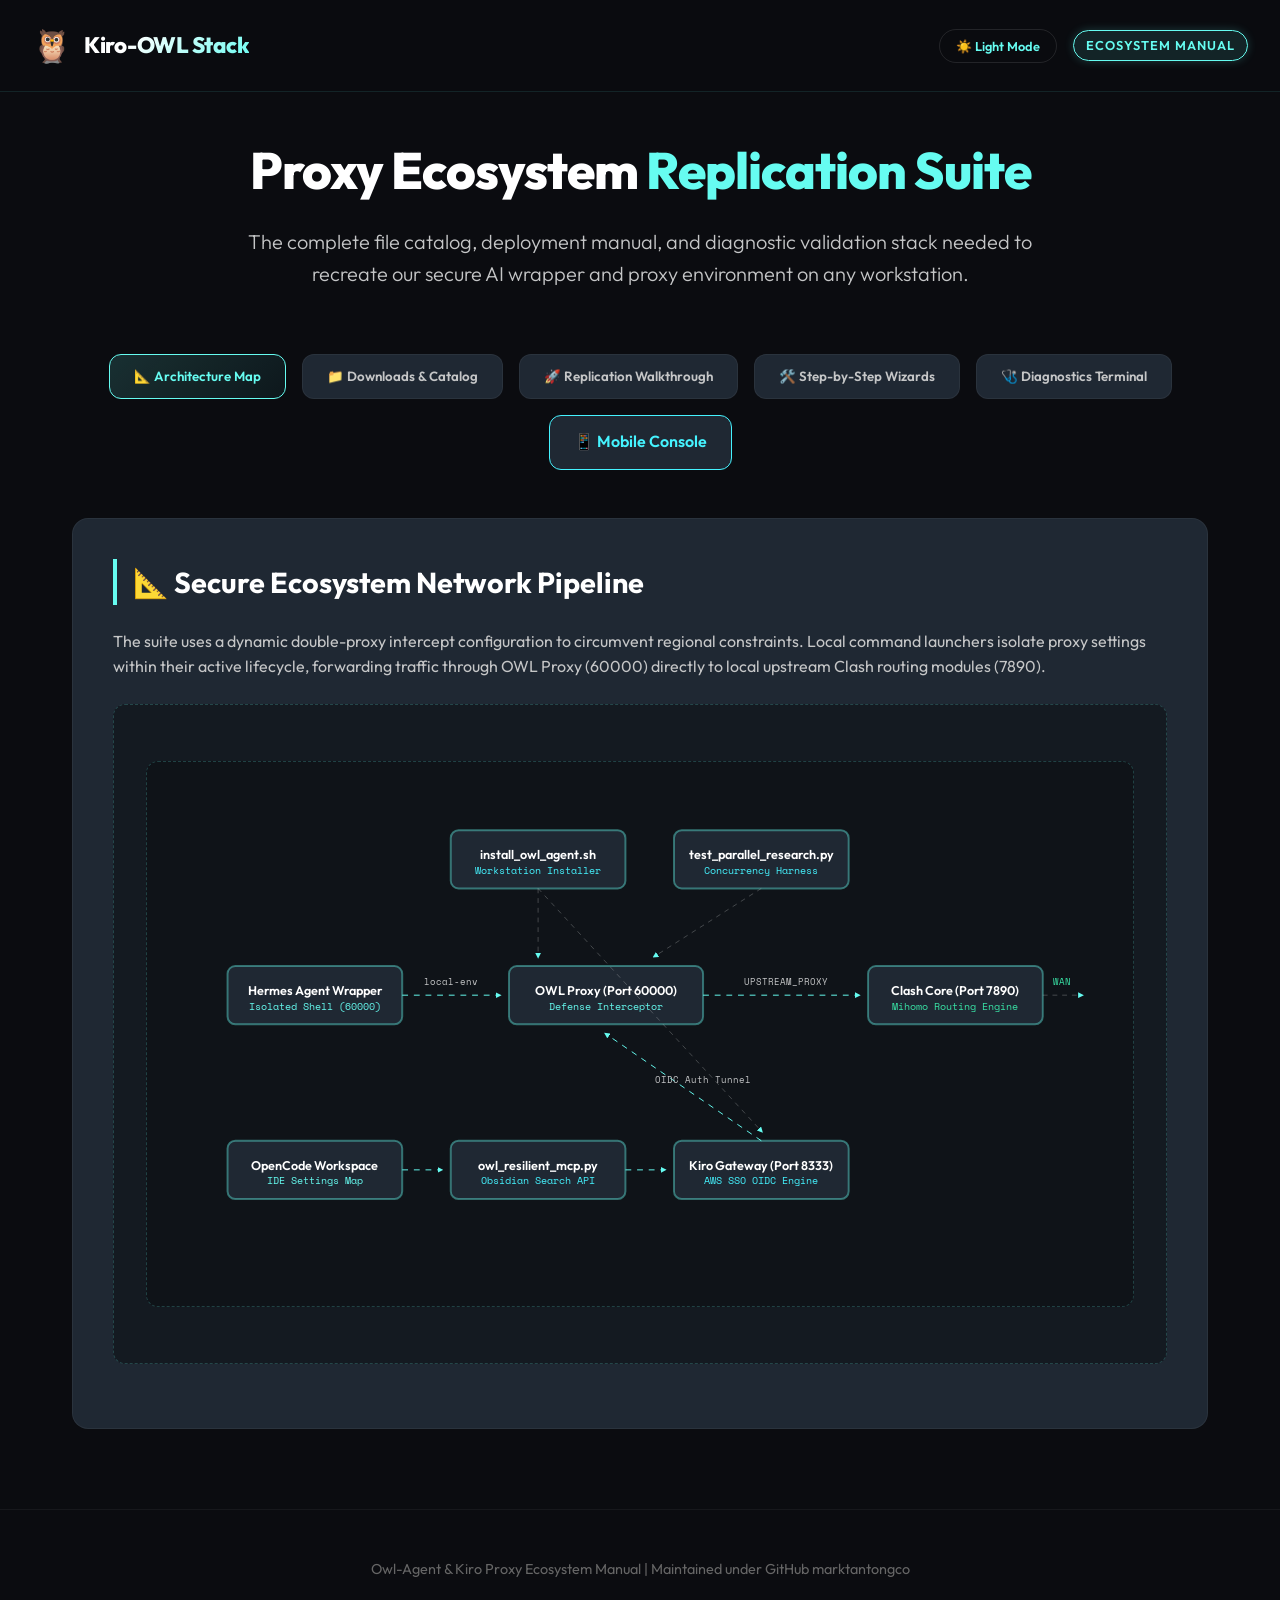
==== commit 4d05a0c9: "feat: implement persistent light/dark theme toggle for both desktop and mobile views" ====
--- a/index.html
+++ b/index.html
@@ -27,6 +27,39 @@
             --font-mono: 'Space Mono', monospace;
         }
 
+        /* Responsive Light Theme Overrides */
+        body.light-theme {
+            --bg-deep: #F9FAFB;
+            --bg-card: #FFFFFF;
+            --bg-hover: #F3F4F6;
+            --color-primary: #2563EB;
+            --color-secondary: #1D4ED8;
+            --color-text-main: #4B5563;
+            --color-text-light: #111827;
+            --border-glow: rgba(37, 99, 235, 0.08);
+            border-color: rgba(226, 232, 240, 0.8) !important;
+        }
+
+        body.light-theme .card,
+        body.light-theme header,
+        body.light-theme .tab-btn {
+            border-color: rgba(226, 232, 240, 0.8) !important;
+        }
+
+        body.light-theme .flow-node {
+            fill: #FFFFFF;
+            stroke: rgba(37, 99, 235, 0.4);
+        }
+
+        body.light-theme .flow-node:hover {
+            stroke: var(--color-primary);
+            filter: drop-shadow(0px 0px 8px rgba(37, 99, 235, 0.4));
+        }
+
+        body.light-theme .code-explorer {
+            border-color: rgba(226, 232, 240, 0.8) !important;
+        }
+
         /* Reset & Base Styles */
         * {
             box-sizing: border-box;
@@ -518,11 +551,26 @@
         }
     </style>
     <script>
-        // Automatic Mobile Redirection with override parameter check
+        function toggleTheme() {
+            document.body.classList.toggle('light-theme');
+            const isLight = document.body.classList.contains('light-theme');
+            document.getElementById('theme-toggle').textContent = isLight ? '🌙 Dark Mode' : '☀️ Light Mode';
+            localStorage.setItem('theme', isLight ? 'light' : 'dark');
+        }
+
+        // Automatic Mobile Redirection and Theme Initialization
         (function() {
             const params = new URLSearchParams(window.location.search);
             if (params.get('desktop') !== 'true' && /Mobi|Android|iPhone|iPad/i.test(navigator.userAgent)) {
                 window.location.replace("mobile.html");
+                return;
+            }
+            if (localStorage.getItem('theme') === 'light') {
+                document.body.classList.add('light-theme');
+                document.addEventListener('DOMContentLoaded', () => {
+                    const btn = document.getElementById('theme-toggle');
+                    if (btn) btn.textContent = '🌙 Dark Mode';
+                });
             }
         })();
     </script>
@@ -535,7 +583,10 @@
             <span class="logo-icon">🦉</span>
             <span class="logo-text">Kiro-OWL Stack</span>
         </div>
-        <div class="badge">Ecosystem Manual</div>
+        <div style="display: flex; align-items: center; gap: 1rem;">
+            <button id="theme-toggle" class="tab-btn" onclick="toggleTheme()" style="padding: 0.5rem 1rem; border-radius: 9999px; font-size: 0.8rem; border-color: rgba(255,255,255,0.1); background: transparent; cursor: pointer; color: var(--color-primary); font-family: var(--font-display); font-weight: 600; outline: none; transition: all 0.2s;">☀️ Light Mode</button>
+            <div class="badge">Ecosystem Manual</div>
+        </div>
     </header>
 
     <div class="container">
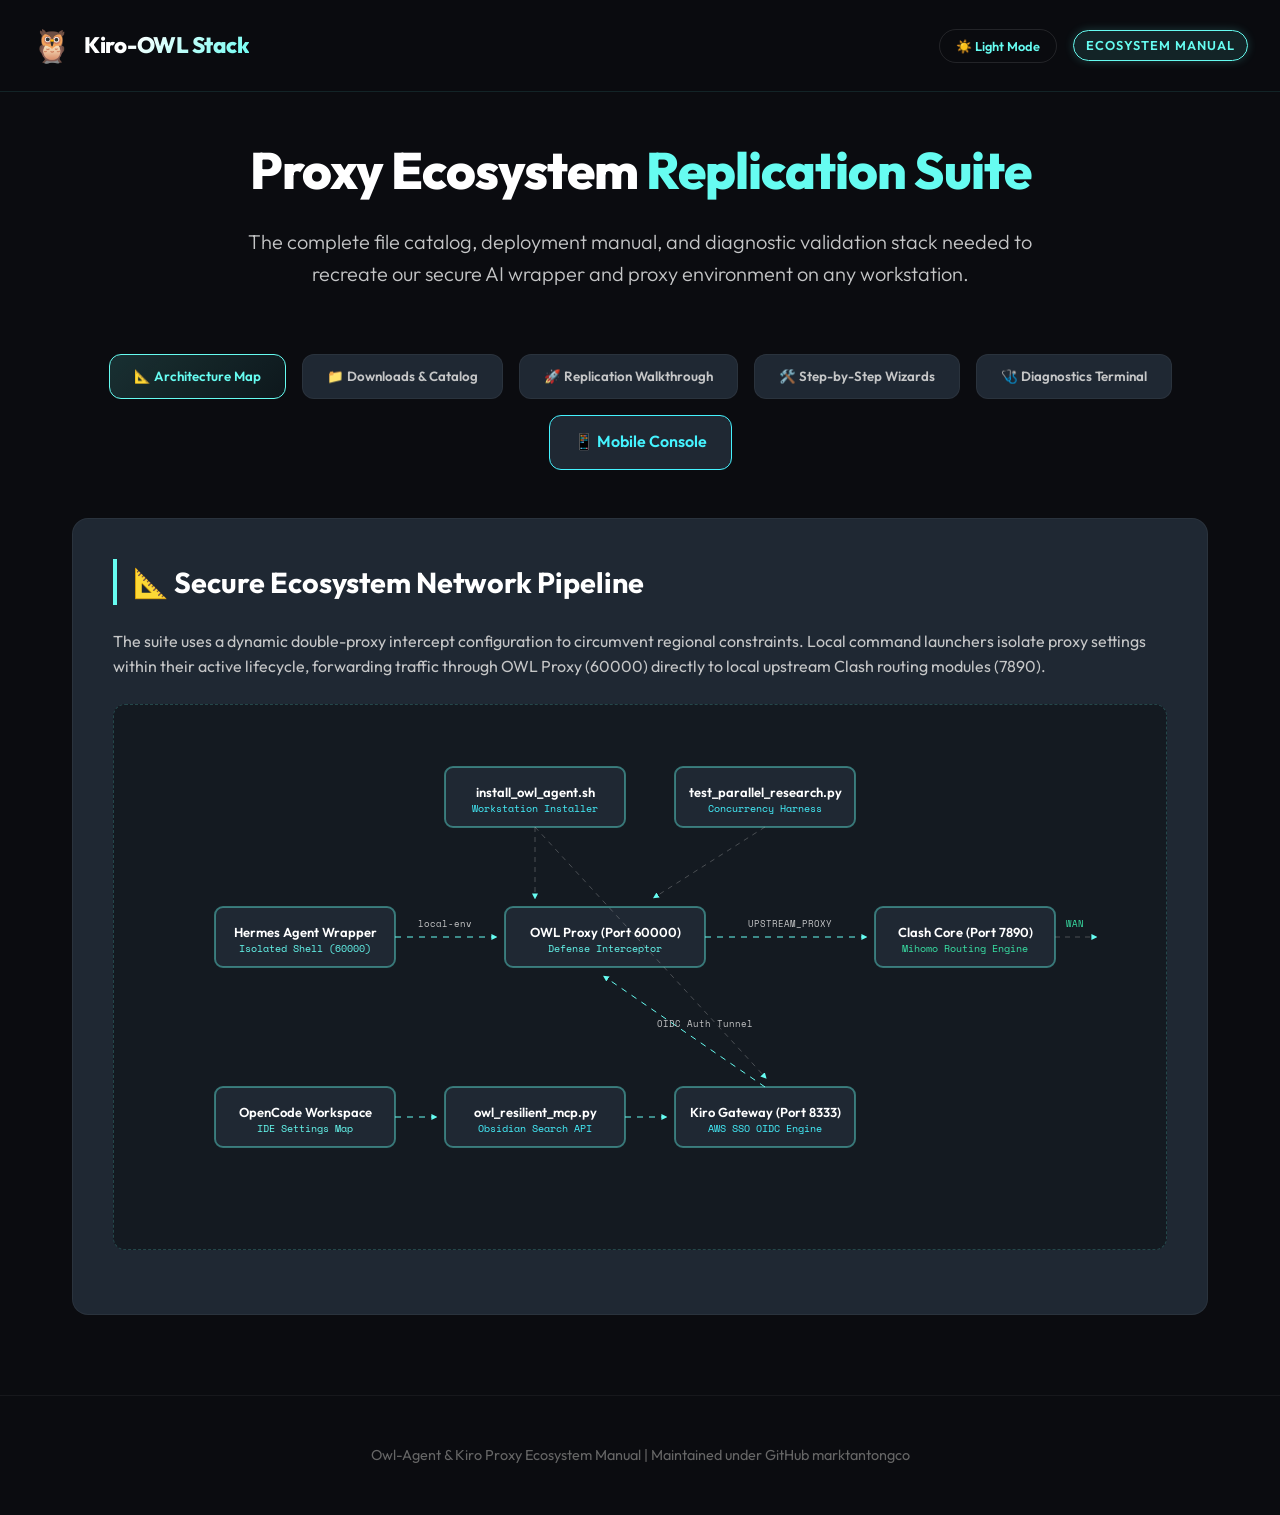
==== commit c147a09b: "feat: unified OWL-Agent installer v5.0 (self-contained) + recompile site portals - install_owl_agent" ====
--- a/index.html
+++ b/index.html
@@ -46,6 +46,16 @@
             border-color: rgba(226, 232, 240, 0.8) !important;
         }
 
+        body.light-theme #theme-toggle {
+            border-color: rgba(75, 85, 99, 0.3) !important;
+            color: #111827 !important;
+            background-color: #FFFFFF !important;
+        }
+        
+        body.light-theme #theme-toggle:hover {
+            background-color: #F3F4F6 !important;
+        }
+
         body.light-theme .flow-node {
             fill: #FFFFFF;
             stroke: rgba(37, 99, 235, 0.4);
@@ -562,7 +572,7 @@
         (function() {
             const params = new URLSearchParams(window.location.search);
             if (params.get('desktop') !== 'true' && /Mobi|Android|iPhone|iPad/i.test(navigator.userAgent)) {
-                window.location.replace("mobile.html");
+                window.location.replace("mobile.html?v=3.2_yellow");
                 return;
             }
             if (localStorage.getItem('theme') === 'light') {
@@ -603,7 +613,7 @@
             <button class="tab-btn" onclick="switchTab(event, 'tab-guide')">🚀 Replication Walkthrough</button>
             <button class="tab-btn" onclick="switchTab(event, 'tab-wizard')">🛠️ Step-by-Step Wizards</button>
             <button class="tab-btn" onclick="switchTab(event, 'tab-diagnostics')">🩺 Diagnostics Terminal</button>
-            <a href="mobile.html" class="tab-btn" style="text-decoration: none; display: inline-block; border-color: var(--color-secondary); color: var(--color-secondary); transition: all 0.3s;">📱 Mobile Console</a>
+            <a href="mobile.html?v=3.2_yellow" class="tab-btn" style="text-decoration: none; display: inline-block; border-color: var(--color-secondary); color: var(--color-secondary); transition: all 0.3s;">📱 Mobile Console</a>
         </nav>
 
         <!-- TAB 1: Architecture Map -->
@@ -612,7 +622,6 @@
                 <h2 class="card-title">📐 Secure Ecosystem Network Pipeline</h2>
                 <p>The suite uses a dynamic double-proxy intercept configuration to circumvent regional constraints. Local command launchers isolate proxy settings within their active lifecycle, forwarding traffic through OWL Proxy (60000) directly to local upstream Clash routing modules (7890).</p>
                 
-                <div class="arch-svg-container">
                 <div class="arch-svg-container">
                     <svg width="950" height="480" viewBox="0 0 950 480" xmlns="http://www.w3.org/2000/svg">
                         <defs>
@@ -696,7 +705,6 @@
                         <path d="M 890 200 L 930 200" class="flow-link" marker-end="url(#arrow)" />
                         <text x="910" y="190" fill="#39e3a6" font-size="9" text-anchor="middle" font-family="Space Mono">WAN</text>
                     </svg>
-                </div>
                 </div>
             </div>
         </div>
@@ -962,6 +970,166 @@
         // === FILES_CATALOG_START ===
 const filesCatalog = [
     {
+        path: "scripts/backup_restore_proxy.sh",
+        category: "Backup & Restore",
+        relation: "Self-extracting restore installer script that recovers the systemd user units, environment wrappers, and checks runtime health.",
+        download: "https://github.com/marktantongco/kiro-proxy-ecosystem/raw/master/scripts/backup_restore_proxy.sh",
+        code: `#!/usr/bin/env bash
+# 🦉 Kiro/OWL Proxy Stack - Auto-Backup & Restore Utility
+# Created at: 2026-06-14
+set -euo pipefail
+
+BOLD='\\033[1m'
+GREEN='\\033[0;32m'
+YELLOW='\\033[1;33m'
+CYAN='\\033[0;36m'
+RED='\\033[0;31m'
+NC='\\033[0m'
+
+info()  { echo -e "\${CYAN}➜\${NC} \$1"; }
+ok()    { echo -e "\${GREEN}✓\${NC} \$1"; }
+warn()  { echo -e "\${YELLOW}⚠\${NC} \$1"; }
+err()   { echo -e "\${RED}✗\${NC} \$1"; }
+step()  { echo; echo -e "\${BOLD}[\$1/\$2]\${NC} \$3"; }
+
+TOTAL_STEPS=6
+
+step "1" "\$TOTAL_STEPS" "Initializing backup paths..."
+KIRO_GATEWAY_SERVICE="\$HOME/.config/systemd/user/kiro-gateway.service"
+OWL_FORWARD_SERVICE="\$HOME/.config/systemd/user/owl-forward-proxy.service"
+AGY_WRAPPER="\$HOME/.local/bin/agy"
+HERMES_WRAPPER="\$HOME/.local/bin/hermes"
+KIRO_CLI_WRAPPER="\$HOME/.owl-agent/kiro-cli"
+KIRO_CLI_DB="\$HOME/.local/share/kiro-cli/data.sqlite3"
+
+step "2" "\$TOTAL_STEPS" "Restoring Systemd Services..."
+mkdir -p "\$(dirname "\$KIRO_GATEWAY_SERVICE")"
+
+info "Restoring \$KIRO_GATEWAY_SERVICE..."
+cat > "\$KIRO_GATEWAY_SERVICE" << 'EOF'
+[Unit]
+Description=Kiro Gateway (OWL Agent) — Anthropic/OpenAI proxy for Kiro API
+After=network.target
+
+[Service]
+Type=simple
+ExecStart=/home/x1/Documents/proxy/kiro-gateway/.venv/bin/python main.py --port 8333
+WorkingDirectory=/home/x1/Documents/proxy/kiro-gateway
+Restart=on-failure
+RestartSec=5
+
+[Install]
+WantedBy=default.target
+EOF
+ok "Kiro Gateway service file restored."
+
+info "Restoring \$OWL_FORWARD_SERVICE..."
+cat > "\$OWL_FORWARD_SERVICE" << 'EOF'
+[Unit]
+Description=OWL Forward Proxy v3.1 (Auto-Tune enabled)
+After=network.target
+
+[Service]
+Type=simple
+ExecStart=/home/x1/.owl-agent/venv/bin/python /home/x1/.owl-agent/forward_proxy.py
+Restart=on-failure
+RestartSec=3
+StandardOutput=append:/home/x1/.owl-agent/logs/forward-proxy.log
+StandardError=append:/home/x1/.owl-agent/logs/forward-proxy.log
+Environment=OWL_PROXY_HOST=127.0.0.1
+Environment=OWL_PROXY_PORT=60000
+Environment=OWL_MAX_CONNECTIONS=5
+Environment=OWL_CACHE_MAX_ENTRIES=200
+MemoryMax=512M
+MemoryHigh=384M
+OOMPolicy=stop
+
+[Install]
+WantedBy=default.target
+EOF
+ok "OWL Forward Proxy service file restored."
+
+step "3" "\$TOTAL_STEPS" "Restoring Executable Wrappers..."
+mkdir -p "\$(dirname "\$AGY_WRAPPER")"
+mkdir -p "\$(dirname "\$KIRO_CLI_WRAPPER")"
+
+info "Restoring \$AGY_WRAPPER..."
+cat > "\$AGY_WRAPPER" << 'EOF'
+#!/usr/bin/env bash
+# agy wrapper for the opencode/OWL proxy stack
+# Makes bypass the default for auth steps (Google token exchange for antigravity).
+# Unsets proxy env vars so no proxyconnect errors during OAuth.
+# If you want the proxy stack for non-auth agy use, set env before calling or modify this.
+export PATH="\$HOME/.local/bin:\$HOME/.opencode/bin:\$PATH"
+unset HTTP_PROXY HTTPS_PROXY http_proxy https_proxy
+exec ~/.local/bin/agy.real "\$@"
+EOF
+chmod +x "\$AGY_WRAPPER"
+ok "agy wrapper restored and set executable."
+
+info "Restoring \$HERMES_WRAPPER..."
+cat > "\$HERMES_WRAPPER" << 'EOF'
+#!/bin/bash
+export HTTP_PROXY="http://127.0.0.1:60000" HTTPS_PROXY="http://127.0.0.1:60000"
+export NO_PROXY="localhost,127.0.0.1,.local,::1"
+exec "\$@"
+EOF
+chmod +x "\$HERMES_WRAPPER"
+ok "hermes wrapper restored and set executable."
+
+info "Restoring \$KIRO_CLI_WRAPPER..."
+cat > "\$KIRO_CLI_WRAPPER" << 'EOF'
+#!/bin/bash
+# 🦉 Explicitly route kiro-cli through the OWL Agent Forward Proxy & Clash
+export HTTP_PROXY="http://127.0.0.1:60000"
+export HTTPS_PROXY="http://127.0.0.1:60000"
+export NO_PROXY="localhost,127.0.0.1,.local,.localdomain,::1"
+
+source "\$HOME/.owl-agent/venv/bin/activate"
+exec kiro-cli "\$@"
+EOF
+chmod +x "\$KIRO_CLI_WRAPPER"
+ok "kiro-cli wrapper restored and set executable."
+
+step "4" "\$TOTAL_STEPS" "Initializing Empty Database if Missing..."
+if [ ! -f "\$KIRO_CLI_DB" ]; then
+    info "SQLite DB missing. Initializing valid schema blank database at \$KIRO_CLI_DB..."
+    mkdir -p "\$(dirname "\$KIRO_CLI_DB")"
+    python3 -c "import sqlite3; conn = sqlite3.connect('\$KIRO_CLI_DB'); cursor = conn.cursor(); cursor.execute('CREATE TABLE IF NOT EXISTS auth_kv (key TEXT PRIMARY KEY, value TEXT)'); cursor.execute('CREATE TABLE IF NOT EXISTS state (key TEXT PRIMARY KEY, value BLOB)'); cursor.execute('CREATE TABLE IF NOT EXISTS migrations (id INTEGER PRIMARY KEY, version INTEGER NOT NULL, migration_time INTEGER NOT NULL)'); cursor.execute('CREATE TABLE IF NOT EXISTS history (id INTEGER PRIMARY KEY, command TEXT, shell TEXT, pid INTEGER, session_id TEXT, cwd TEXT, start_time INTEGER, hostname TEXT, exit_code INTEGER, end_time INTEGER, duration INTEGER)'); cursor.execute('CREATE TABLE IF NOT EXISTS conversations (key TEXT PRIMARY KEY, value TEXT)'); cursor.execute('CREATE TABLE IF NOT EXISTS conversations_v2 (key TEXT NOT NULL, conversation_id TEXT NOT NULL, value TEXT NOT NULL, created_at INTEGER NOT NULL, updated_at INTEGER NOT NULL, PRIMARY KEY (key, conversation_id))'); conn.commit(); conn.close()"
+    ok "Database fully schema-initialized."
+else
+    ok "Existing SQLite database found at \$KIRO_CLI_DB."
+fi
+
+step "5" "\$TOTAL_STEPS" "Activating Systemd Services..."
+info "Reloading systemd user daemon..."
+systemctl --user daemon-reload
+info "Enabling services..."
+systemctl --user enable kiro-gateway.service owl-forward-proxy.service 2>/dev/null || true
+info "Restarting services..."
+systemctl --user restart owl-forward-proxy.service kiro-gateway.service
+ok "Systemd services started successfully."
+
+step "6" "\$TOTAL_STEPS" "Verifying Installation Health..."
+sleep 1
+if systemctl --user is-active --quiet kiro-gateway.service; then
+    ok "kiro-gateway.service is running."
+else
+    warn "kiro-gateway.service failed to start. Run: journalctl --user -u kiro-gateway.service"
+fi
+
+if systemctl --user is-active --quiet owl-forward-proxy.service; then
+    ok "owl-forward-proxy.service is running."
+else
+    warn "owl-forward-proxy.service is not active (may need upstream Clash port 7890 active)."
+fi
+
+echo ""
+echo -e "\${GREEN}\${BOLD}  🦉 Proxy Ecosystem Restore Complete!\${NC}"
+echo ""
+`
+    },
+    {
         path: "scripts/validate_ecosystem.sh",
         category: "Triage Script",
         relation: "Main self-healing suite. Resolves Bash read-only errors, terminates background collisions, and verifies pings.",
@@ -1117,7 +1285,7 @@
 step "4" "Verifying Terminal Wrapper Configurations..."
 
 # hermes wrapper check
-HERMES_WRAP="/home/x1/.local/bin/hermes"
+HERMES_WRAP="\$HOME/.local/bin/hermes"
 if [[ -f "\$HERMES_WRAP" ]]; then
     if grep -q "export HTTP_PROXY=" "\$HERMES_WRAP"; then
         ok "hermes wrapper is correctly synchronized to secure proxy (port 60000)."
@@ -1131,7 +1299,7 @@
 fi
 
 # antigravity wrapper check
-AGY_WRAP="/home/x1/.local/bin/agy"
+AGY_WRAP="\$HOME/.local/bin/agy"
 if [[ -f "\$AGY_WRAP" ]]; then
     if grep -q "export HTTP_PROXY=" "\$AGY_WRAP"; then
         ok "antigravity (agy) wrapper is correctly synchronized to secure proxy (port 60000)."
@@ -1143,7 +1311,7 @@
 fi
 
 # kiro-cli wrapper check
-KIRO_WRAP="/home/x1/.owl-agent/kiro-cli"
+KIRO_WRAP="\$HOME/.owl-agent/kiro-cli"
 if [[ -f "\$KIRO_WRAP" ]]; then
     if grep -q "export HTTP_PROXY=" "\$KIRO_WRAP"; then
         ok "kiro-cli wrapper is correctly synchronized to secure proxy (port 60000)."
@@ -1187,8 +1355,8 @@
 set -euo pipefail
 
 # Config
-PROXY_PY="/home/x1/.owl-agent/forward_proxy.py"
-SERVICE_FILE="/home/x1/.config/systemd/user/owl-forward-proxy.service"
+PROXY_PY="\$HOME/.owl-agent/forward_proxy.py"
+SERVICE_FILE="\$HOME/.config/systemd/user/owl-forward-proxy.service"
 
 # Styling
 BOLD='\\033[1m'
@@ -1231,7 +1399,7 @@
 python3 - << 'EOF'
 import sys
 
-filepath = "/home/x1/.owl-agent/forward_proxy.py"
+filepath = os.path.expanduser("~/.owl-agent/forward_proxy.py")
 
 with open(filepath, 'r') as f:
     code = f.read()
@@ -1352,7 +1520,7 @@
 # [4/5] Configure kiro-cli wrapper to use OWL Proxy
 # ═══════════════════════════════════════════════════════════════════════════
 step "4" "Configuring kiro-cli wrapper for OWL Proxy..."
-KIRO_WRAPPER="/home/x1/.owl-agent/kiro-cli"
+KIRO_WRAPPER="\$HOME/.owl-agent/kiro-cli"
 if [[ -f "\$KIRO_WRAPPER" ]]; then
     if ! grep -q "export HTTP_PROXY=" "\$KIRO_WRAPPER"; then
         # Recreate the wrapper with explicit proxy configuration
@@ -1418,7 +1586,7 @@
 set -euo pipefail
 
 # Configuration (Change these to match your Hermes codebase paths)
-HERMES_DIR="/home/x1/Documents/ubuntu-obsidian"
+HERMES_DIR="\$HOME/Documents/ubuntu-obsidian"
 HERMES_CMD="python3" 
 HERMES_SCRIPT="agent.py" # Replace with your primary Hermes execution script (e.g. main.py, cli.js, etc.)
 
@@ -1486,7 +1654,7 @@
 else
     # Fallback to general execution if no specific script matches
     warn "Specified script '\$HERMES_SCRIPT' not found in \$HERMES_DIR. Running fallback shell..."
-    echo "  Hint: Edit /home/x1/.local/bin/hermes to specify your exact startup script."
+    echo "  Hint: Edit \\\$HOME/.local/bin/hermes to specify your exact startup script."
     echo ""
     exec bash
 fi
@@ -1502,7 +1670,7 @@
 set -euo pipefail
 
 # Configuration
-AGY_REAL_PATH="/home/x1/.local/bin/agy.real"
+AGY_REAL_PATH="\$HOME/.local/bin/agy.real"
 
 # Styling
 BOLD='\\033[1m'
@@ -1576,7 +1744,7 @@
 # 🦉 Kiro Gateway - Terminal Launcher & Controller
 set -euo pipefail
 
-GATEWAY_DIR="/home/x1/Documents/proxy/kiro-gateway"
+GATEWAY_DIR="\$HOME/Documents/proxy/kiro-gateway"
 VENV_PYTHON="\$GATEWAY_DIR/.venv/bin/python"
 MAIN_PY="\$GATEWAY_DIR/main.py"
 DEFAULT_PORT=8333
@@ -1681,7 +1849,7 @@
 pip install --quiet --upgrade pip
 pip install --quiet -r "\$KIRO_DIR/requirements.txt"
 
-# Install kiro-cli native binary (NOT a Python package)
+# Install kiro-cli native binary from AWS S3 (official distribution)
 ARCH=\$(uname -m)
 case "\$ARCH" in
     x86_64|amd64)  ARCH_DETECTED="x86_64" ;;
@@ -1705,26 +1873,91 @@
 fi
 
 if [[ "\$LIBC_DETECTED" == "musl" ]]; then
-    KIRO_ZIP="kirocli-\${ARCH_DETECTED}-linux-musl.zip"
+    KIRO_TAR="kirocli-\${ARCH_DETECTED}-linux-musl.tar.gz"
+    info "Detected musl libc → \${KIRO_TAR}"
 else
-    KIRO_ZIP="kirocli-\${ARCH_DETECTED}-linux.zip"
+    KIRO_TAR="kirocli-\${ARCH_DETECTED}-linux.tar.gz"
+    info "Detected glibc \${glibc_ver:-unknown} → \${KIRO_TAR}"
 fi
 
-KIRO_URL="https://desktop-release.q.us-east-1.amazonaws.com/latest/\${KIRO_ZIP}"
-KIRO_ZIP_PATH="/tmp/\${KIRO_ZIP}"
-
-info "Downloading kiro-cli native binary from AWS S3..."
-if curl -fsSL --proto '=https' --tlsv1.2 "\$KIRO_URL" -o "\$KIRO_ZIP_PATH"; then
-    unzip -qo "\$KIRO_ZIP_PATH" -d "/tmp/kirocli_extracted"
+KIRO_MANIFEST_URL="https://prod.download.cli.kiro.dev/stable/latest/manifest.json"
+KIRO_BASE_URL="https://prod.download.cli.kiro.dev/stable"
+KIRO_TAR_PATH="/tmp/\${KIRO_TAR}"
+
+download_kiro() {
+    local triple="\${ARCH_DETECTED}-unknown-linux-gnu"
+    if [[ "\$LIBC_DETECTED" == "musl" ]]; then
+        triple="\${ARCH_DETECTED}-unknown-linux-musl"
+    fi
+    local version
+    version=\$(curl -sfL "\$KIRO_MANIFEST_URL" | python3 -c "
+import json, sys
+data = json.load(sys.stdin)
+triple = '\$triple'
+for pkg in data['packages']:
+    if pkg.get('targetTriple') == triple and pkg.get('fileType') == 'tarGz' and pkg.get('variant') == 'headless':
+        print(pkg['download'])
+        sys.exit(0)
+print('', end='')
+sys.exit(1)
+" 2>/dev/null || echo "\$KIRO_TAR")
+    local url="\$KIRO_BASE_URL/\$version"
+    local attempt=0 max=5 delay=10
+    while [ \$attempt -lt \$max ]; do
+        attempt=\$((attempt + 1))
+        info "Downloading kiro-cli from prod.download.cli.kiro.dev (attempt \$attempt/\$max)..."
+        if curl -fsSL -C - --connect-timeout 15 --max-time 300 "\$url" -o "\$KIRO_TAR_PATH" 2>/dev/null; then
+            ok "Download complete (\$(ls -lh "\$KIRO_TAR_PATH" | awk '{print \$5}'))"
+            return 0
+        fi
+        warn "Download failed, retrying in \${delay}s..."
+        sleep \$delay
+    done
+    return 1
+}
+
+DOWNLOAD_SUCCESS=true
+if ! download_kiro; then
+    if [ -d "/home/x1/Downloads/kirocli/bin" ]; then
+        warn "Download failed but found pre-extracted binaries. Using them."
+        mkdir -p /tmp/kirocli_extracted/kirocli
+        cp -r /home/x1/Downloads/kirocli/bin /tmp/kirocli_extracted/kirocli/
+    else
+        DOWNLOAD_SUCCESS=false
+    fi
+fi
+
+if [ "\$DOWNLOAD_SUCCESS" = true ]; then
     mkdir -p "\$HOME/.local/bin"
-    cp "/tmp/kirocli_extracted/kirocli/kiro-cli" "\$HOME/.local/bin/kiro-cli" 2>/dev/null || cp "/tmp/kirocli_extracted/kirocli-"* "/tmp/kirocli_extracted/kiro-cli" 2>/dev/null || true
-    # Also copy to virtual environment bin directory so it runs when venv is active
-    cp "/tmp/kirocli_extracted/kirocli/kiro-cli" "\$VENV_DIR/bin/kiro-cli" 2>/dev/null || cp "/tmp/kirocli_extracted/kiro-cli" "\$VENV_DIR/bin/kiro-cli" 2>/dev/null || cp -r "/tmp/kirocli_extracted/"* "\$VENV_DIR/bin/" 2>/dev/null || true
-    chmod +x "\$VENV_DIR/bin/kiro-cli" "\$HOME/.local/bin/kiro-cli" 2>/dev/null || true
-    rm -rf "\$KIRO_ZIP_PATH" "/tmp/kirocli_extracted"
-    ok "kiro-cli native binary installed successfully"
+
+    # Install all 3 official binaries
+    for bin in kiro-cli kiro-cli-chat kiro-cli-term; do
+        if [ -f "/tmp/kirocli_extracted/kirocli/bin/\$bin" ]; then
+            install -m 755 "/tmp/kirocli_extracted/kirocli/bin/\$bin" "\$HOME/.local/bin/\$bin"
+            # Also copy to venv bin for PATH availability
+            install -m 755 "/tmp/kirocli_extracted/kirocli/bin/\$bin" "\$VENV_DIR/bin/\$bin" 2>/dev/null || true
+            ok "\$bin installed (\$(du -h "/tmp/kirocli_extracted/kirocli/bin/\$bin" | cut -f1))"
+        fi
+    done
+
+    # Install convenience wrappers (q, qchat)
+    for wrapper in q qchat; do
+        if [ -f "/tmp/kirocli_extracted/kirocli/bin/\$wrapper" ]; then
+            install -m 755 "/tmp/kirocli_extracted/kirocli/bin/\$wrapper" "\$HOME/.local/bin/\$wrapper"
+        fi
+    done
+
+    # Run official setup unless skipped
+    if [ -z "\${KIRO_CLI_SKIP_SETUP:-}" ] && [ -f "\$HOME/.local/bin/kiro-cli" ]; then
+        info "Running kiro-cli setup..."
+        "\$HOME/.local/bin/kiro-cli" setup 2>&1 || warn "setup encountered issues (may need interactive terminal)"
+    fi
+
+    rm -rf "\$KIRO_TAR_PATH" "/tmp/kirocli_extracted" 2>/dev/null || true
+    ok "kiro-cli native binary installation complete"
 else
-    err "Failed to download kiro-cli native binary from S3"
+    err "Failed to download kiro-cli native binary and no fallback found"
+    exit 1
 fi
 
 deactivate
@@ -1756,23 +1989,30 @@
 fi
 
 if [ "\$NEED_LOGIN" = true ]; then
-    echo ""
-    warn "kiro-cli login requires AWS Builder ID (browser-based OIDC)"
-    echo ""
-    echo "  This will open a browser for you to authenticate."
-    echo "  Use your AWS Builder ID (free tier, no credit card needed)."
-    echo "  Sign up at: https://builderid.us-east-1.console.aws.amazon.com"
-    echo ""
-    echo "  Press ENTER to start login..."
-    read -r
-    source "\$VENV_DIR/bin/activate"
-    kiro-cli login
-    deactivate
-    if [ -f "\$KIRO_CLI_DB" ]; then
-        ok "kiro-cli authenticated successfully"
+    if [ -n "\${KIRO_CLI_SKIP_SETUP:-}" ]; then
+        info "Skipping interactive login. Initializing a valid blank SQLite database with full schema..."
+        mkdir -p "\$(dirname "\$KIRO_CLI_DB")"
+        python3 -c "import sqlite3; conn = sqlite3.connect('\$KIRO_CLI_DB'); cursor = conn.cursor(); cursor.execute('CREATE TABLE IF NOT EXISTS auth_kv (key TEXT PRIMARY KEY, value TEXT)'); cursor.execute('CREATE TABLE IF NOT EXISTS state (key TEXT PRIMARY KEY, value BLOB)'); cursor.execute('CREATE TABLE IF NOT EXISTS migrations (id INTEGER PRIMARY KEY, version INTEGER NOT NULL, migration_time INTEGER NOT NULL)'); cursor.execute('CREATE TABLE IF NOT EXISTS history (id INTEGER PRIMARY KEY, command TEXT, shell TEXT, pid INTEGER, session_id TEXT, cwd TEXT, start_time INTEGER, hostname TEXT, exit_code INTEGER, end_time INTEGER, duration INTEGER)'); cursor.execute('CREATE TABLE IF NOT EXISTS conversations (key TEXT PRIMARY KEY, value TEXT)'); cursor.execute('CREATE TABLE IF NOT EXISTS conversations_v2 (key TEXT NOT NULL, conversation_id TEXT NOT NULL, value TEXT NOT NULL, created_at INTEGER NOT NULL, updated_at INTEGER NOT NULL, PRIMARY KEY (key, conversation_id))'); conn.commit(); conn.close()"
+        ok "Fully initialized blank SQLite database created successfully at \$KIRO_CLI_DB"
     else
-        err "kiro-cli DB not found after login. Something went wrong."
-        exit 1
+        echo ""
+        warn "kiro-cli login requires AWS Builder ID (browser-based OIDC)"
+        echo ""
+        echo "  This will open a browser for you to authenticate."
+        echo "  Use your AWS Builder ID (free tier, no credit card needed)."
+        echo "  Sign up at: https://builderid.us-east-1.console.aws.amazon.com"
+        echo ""
+        echo "  Press ENTER to start login..."
+        read -r
+        source "\$VENV_DIR/bin/activate"
+        kiro-cli login
+        deactivate
+        if [ -f "\$KIRO_CLI_DB" ]; then
+            ok "kiro-cli authenticated successfully"
+        else
+            err "kiro-cli DB not found after login. Something went wrong."
+            exit 1
+        fi
     fi
 fi
 
@@ -2058,799 +2298,1424 @@
     {
         path: "installers/install_owl_agent.sh",
         category: "Installer",
-        relation: "Centrally provisions OWL workspaces for local Obsidian vaults, notes searches, and semantic models. Deduplicated core OWL and credentials installer.",
+        relation: "Unified OWL-Agent installer v5.0 — fully self-contained. Consolidates the fragmented v3.3/v4.2/v4.5 installers: core v4.5 engine (embedded base64 payloads), run.sh launcher, auto-generated systemd service, port-guardian timer, 7-format agent registry, kiro-cli native download, MCP registration, and an HTTP-over-DNS TXT tunnel channel.",
         download: "https://github.com/marktantongco/kiro-proxy-ecosystem/raw/master/installers/install_owl_agent.sh",
-        code: `#!/bin/bash
-# 🦉 OWL-AGENT Proxy Defense Stack + kiro-cli Installer v3.3 (robust retries)
-set -e
-
-echo "============================================="
-echo "🦉 OWL-AGENT Proxy Defense Stack + kiro-cli v3.3"
-echo "============================================="
-
-INSTALL_DIR="\$HOME/.owl-agent"
-VENV_DIR="\$INSTALL_DIR/venv"
-CONFIG_DIR="\$INSTALL_DIR/config"
-CACHE_DIR="\$INSTALL_DIR/cache/http"
-
-# ---- warn if root ----
-if [ "\$EUID" -eq 0 ]; then
-    echo "⚠️  You are running as root. Installation will go to /root/.owl-agent."
-    echo "   Press Ctrl+C now to cancel, or wait 5 seconds to continue."
-    sleep 5
-fi
-
-# ---- [1/5] System dependencies ----
-echo ""
-echo "[1/5] Installing minimal system dependencies..."
-sudo apt update
-sudo apt install -y python3-pip python3-venv python3-dev libffi-dev libssl-dev build-essential curl wget
-
-# ---- [2/5] Directory structure ----
-echo ""
-echo "[2/5] Creating directories..."
-mkdir -p "\$INSTALL_DIR" "\$CONFIG_DIR" "\$CACHE_DIR"
-
-# ---- [3/5] Proxy defense script ----
-echo ""
-echo "[3/5] Writing patched proxy_defense_fixed_v3.py ..."
-cat > "\$INSTALL_DIR/proxy_defense_fixed_v3.py" << 'EOF'
+        code: `#!/usr/bin/env bash
+# ═══════════════════════════════════════════════════════════════════════
+#  🦉 OWL-AGENT UNIFIED INSTALLER v5.0 — self-contained
+#
+#  One script that installs the complete OWL-AGENT v4.5 stack:
+#    • Core engine   — owl_server.py (:60000 API + :9091 Prometheus),
+#                      proxy_defense.py (v4.5 ML + A/B + plugins),
+#                      ml_models.py, plugin_loader.py
+#    • Launcher      — run.sh (server / fetch / status / health / stats /
+#                      doctor / registry / dns-channel)
+#    • Systemd       — owl-agent.service (autostart + restart on failure)
+#    • Port Guardian — port-guardian.sh + systemd timer (rogue-process eviction)
+#    • Registries    — 7-format agent discovery files (SKILL.md, buff.yaml,
+#                      jcode-skill.json, kiro-skill.toml, antigravity.json,
+#                      opencode-skill.yaml, agent-manifest.json)
+#    • kiro-cli      — native binary (arch/glibc auto-detect) + :60000 wrapper
+#    • MCP server    — mcp-server.py + client config registration
+#    • DNS channel   — HTTP-over-DNS tunnel client+server (self-contained)
+#
+#  All core scripts are EMBEDDED in this file (base64 payloads at the bottom).
+#  No network dependency for the core stack; kiro-cli is downloaded from AWS S3.
+#
+#  Usage:
+#    bash install_owl_agent.sh [command] [options]
+#
+#  Commands:
+#    install   Install (default)
+#    update    Re-apply embedded files + refresh deps + restart service
+#    uninstall Remove ~/.owl-agent, service, timer, registry (asks first)
+#    doctor    Diagnose the installation
+#    status    Show service / port / health status
+#
+#  Options:
+#    --home DIR             Install to DIR instead of \$HOME/.owl-agent
+#    --api-port N           API port (default 60000)
+#    --metrics-port N       Prometheus port (default 9091)
+#    --countries A B C      Country codes for proxy selection
+#    --no-service           Do not install/start the systemd service
+#    --no-deps              Skip pip dependency installation (fast tests)
+#    --skip-kiro-cli        Do not install kiro-cli
+#    --skip-dns             Do not install the DNS channel
+#    --skip-mcp             Do not register the MCP server
+#    --skip-registry        Do not write the 7-format agent registries
+#    --skip-guardian        Do not install the port guardian
+#    --yes                  Non-interactive (auto-confirm destructive steps)
+#    --help                 Show this help
+# ═══════════════════════════════════════════════════════════════════════
+
+set -euo pipefail
+
+# ── Version / configuration ────────────────────────────────────────────
+OWL_VERSION="5.0"
+CORE_VERSION="v4.5"
+OWL_HOME="\${OWL_HOME:-\$HOME/.owl-agent}"
+API_PORT="\${OWL_API_PORT:-60000}"
+METRICS_PORT="\${OWL_METRICS_PORT:-9091}"
+COUNTRIES=(US GB PH)
+VENV_DIR="\$OWL_HOME/venv"
+PYTHON_CMD="\$VENV_DIR/bin/python"
+PIP_CMD="\$VENV_DIR/bin/pip"
+GITHUB_REPO="https://github.com/marktantongco/owl-agent"
+KIRO_MANIFEST_URL="https://prod.download.cli.kiro.dev/stable/latest/manifest.json"
+KIRO_BASE_URL="https://prod.download.cli.kiro.dev/stable"
+
+# ── Flags ──────────────────────────────────────────────────────────────
+CMD="\${1:-install}"
+DO_SERVICE=true
+DO_DEPS=true
+DO_KIRO=true
+DO_DNS=true
+DO_MCP=true
+DO_REGISTRY=true
+DO_GUARDIAN=true
+ASSUME_YES=false
+
+# ── Colors ─────────────────────────────────────────────────────────────
+RED='\\033[0;31m'
+GREEN='\\033[0;32m'
+YELLOW='\\033[1;33m'
+BLUE='\\033[0;34m'
+CYAN='\\033[0;36m'
+BOLD='\\033[1m'
+NC='\\033[0m'
+
+# ── Logging helpers ───────────────────────────────────────────────────
+log_info()  { echo -e "\${GREEN}[INFO]\${NC}  \$1"; }
+log_warn()  { echo -e "\${YELLOW}[WARN]\${NC}  \$1"; }
+log_error() { echo -e "\${RED}[ERROR]\${NC} \$1"; }
+log_step()  { echo -e "\${BLUE}[STEP]\${NC}  \$1"; }
+log_ok()    { echo -e "\${GREEN}\${BOLD}[OK]\${NC}    \$1"; }
+
+# ── Arg parsing ────────────────────────────────────────────────────────
+parse_args() {
+  while [ \$# -gt 0 ]; do
+    case "\$1" in
+      install|update|uninstall|doctor|status) CMD="\$1"; shift ;;
+      --home) OWL_HOME="\$2"; shift 2 ;;
+      --api-port) API_PORT="\$2"; shift 2 ;;
+      --metrics-port) METRICS_PORT="\$2"; shift 2 ;;
+      --countries) COUNTRIES=("\${@:2}"); break ;;
+      --no-service) DO_SERVICE=false; shift ;;
+      --no-deps) DO_DEPS=false; shift ;;
+      --skip-kiro-cli) DO_KIRO=false; shift ;;
+      --skip-dns) DO_DNS=false; shift ;;
+      --skip-mcp) DO_MCP=false; shift ;;
+      --skip-registry) DO_REGISTRY=false; shift ;;
+      --skip-guardian) DO_GUARDIAN=false; shift ;;
+      --yes) ASSUME_YES=true; shift ;;
+      --help|-h) usage; exit 0 ;;
+      *) log_warn "Unknown option: \$1"; shift ;;
+    esac
+  done
+  VENV_DIR="\$OWL_HOME/venv"
+  PYTHON_CMD="\$VENV_DIR/bin/python"
+  PIP_CMD="\$VENV_DIR/bin/pip"
+}
+
+usage() {
+  sed -n '2,48p' "\$0" | sed 's/^# \\{0,1\\}//'
+}
+
+confirm() { # \$1 = prompt
+  if [ "\$ASSUME_YES" = true ]; then return 0; fi
+  echo -e "\${YELLOW}⚠  \$1 [y/N]\${NC} "
+  read -r REPLY
+  [[ "\$REPLY" =~ ^[Yy] ]]
+}
+
+# ── Helpers ────────────────────────────────────────────────────────────
+gen_api_key() {
+  if command -v openssl &>/dev/null; then
+    openssl rand -hex 32
+  else
+    head -c 32 /dev/urandom | od -An -tx1 | tr -d ' \\n'
+  fi
+}
+
+install_file_b64() { # \$1 target  \$2 base64 data
+  mkdir -p "\$(dirname "\$1")"
+  if command -v base64 &>/dev/null; then
+    printf '%s' "\$2" | base64 -d > "\$1"
+  else
+    python3 -c 'import base64,sys; open(sys.argv[1],"wb").write(base64.b64decode(sys.argv[2]))' "\$1" "\$2"
+  fi
+  chmod +x "\$1" 2>/dev/null || true
+}
+
+# ═══════════════════════════════════════════════════════════════════════
+# STEP 1 — System dependencies
+# ═══════════════════════════════════════════════════════════════════════
+step_system_deps() {
+  log_step "1/9  System dependencies"
+  local missing=()
+  for c in python3 git curl; do
+    command -v "\$c" &>/dev/null || missing+=("\$c")
+  done
+  if [ \${#missing[@]} -gt 0 ]; then
+    log_warn "Missing: \${missing[*]} — attempting apt install"
+    if command -v apt-get &>/dev/null; then
+      sudo apt-get update -qq
+      sudo apt-get install -y -qq python3 python3-pip python3-venv git curl
+    else
+      log_error "No apt-get available; please install \${missing[*]} manually."
+      exit 1
+    fi
+  fi
+  local pyver
+  pyver=\$(python3 -c 'import sys; print(f"{sys.version_info.major}.{sys.version_info.minor}")')
+  if [[ "\$(printf '%s\\n' '3.10' "\$pyver" | sort -V | head -n1)" != '3.10' ]]; then
+    log_error "Python 3.10+ required (found \$pyver)."
+    exit 1
+  fi
+  log_ok "Python \$pyver, git, curl ready"
+}
+
+# ═══════════════════════════════════════════════════════════════════════
+# STEP 2 — Directory structure
+# ═══════════════════════════════════════════════════════════════════════
+step_dirs() {
+  log_step "2/9  Directories under \$OWL_HOME"
+  mkdir -p "\$OWL_HOME/cache/http" "\$OWL_HOME/cache/proxy" "\$OWL_HOME/cache/models"
+  mkdir -p "\$OWL_HOME/config" "\$OWL_HOME/plugins" "\$OWL_HOME/registry" "\$OWL_HOME/mcp"
+  log_ok "cache/ config/ plugins/ registry/ mcp/ ready"
+}
+
+# ═══════════════════════════════════════════════════════════════════════
+# STEP 3 — Virtual environment + dependencies
+# ═══════════════════════════════════════════════════════════════════════
+step_venv() {
+  log_step "3/9  Python virtual environment"
+  if [ -x "\$PYTHON_CMD" ]; then
+    log_info "Reusing existing venv at \$VENV_DIR"
+  else
+    python3 -m venv "\$VENV_DIR"
+  fi
+  if [ "\$DO_DEPS" = true ]; then
+    "\$PIP_CMD" install --quiet --upgrade pip wheel setuptools
+    local retries=3 attempt=1
+    while [ \$attempt -le \$retries ]; do
+      log_info "Installing Python dependencies (attempt \$attempt/\$retries)..."
+      if "\$PIP_CMD" install --quiet -r "\$OWL_HOME/requirements.txt"; then
+        break
+      fi
+      attempt=\$((attempt + 1))
+      [ \$attempt -le \$retries ] && { log_warn "pip failed — retrying in 5s"; sleep 5; }
+    done
+    if [ \$attempt -gt \$retries ]; then
+      log_warn "pip install failed after \$retries attempts — continuing (imports may fail)"
+    fi
+  else
+    log_warn "--no-deps set — skipping pip install"
+  fi
+  log_ok "venv ready at \$VENV_DIR"
+}
+
+# ═══════════════════════════════════════════════════════════════════════
+# STEP 4 — Core Python scripts (embedded payloads)
+# ═══════════════════════════════════════════════════════════════════════
+step_core_scripts() {
+  log_step "4/9  Core engine scripts"
+  install_file_b64 "\$OWL_HOME/owl_server.py"      "\$_EMBED_owl_server_py"
+  install_file_b64 "\$OWL_HOME/proxy_defense.py"   "\$_EMBED_proxy_defense_py"
+  install_file_b64 "\$OWL_HOME/ml_models.py"       "\$_EMBED_ml_models_py"
+  install_file_b64 "\$OWL_HOME/plugin_loader.py"   "\$_EMBED_plugin_loader_py"
+  install_file_b64 "\$OWL_HOME/mcp-server.py"      "\$_EMBED_mcp_server_py"
+
+  # Make the MCP server resolve its own directory portably (was hardcoded).
+  sed -i 's|sys.path.insert(0, "/home/ubuntu/.owl-agent")|sys.path.insert(0, os.environ.get("OWL_HOME", os.path.dirname(os.path.abspath(__file__))))|' \\
+    "\$OWL_HOME/mcp-server.py" 2>/dev/null || true
+  # mcp-server.py does not import os upstream — add it so the fix above works
+  if ! grep -q '^import os' "\$OWL_HOME/mcp-server.py" 2>/dev/null; then
+    sed -i '1iimport os' "\$OWL_HOME/mcp-server.py"
+  fi
+
+  # DNS channel (authored inline)
+  cat > "\$OWL_HOME/dns_channel.py" << 'DNSEOF'
 #!/usr/bin/env python3
 """
-🦉 OWL-AGENT PROXY DEFENSE STACK v3.2
-- Config loading and auth injection
-- Health check pipeline
-- Weighted proxy selection
-- Per-domain circuit breaker
+🦉 OWL-AGENT DNS Channel — minimal HTTP-over-DNS TXT tunnel (client).
+
+Sends a single HTTP request encoded into a DNS TXT query name (split across
+63-char labels) and reads the response back from the TXT answer records.
+Works when plain HTTP(S) egress is blocked but DNS is allowed.
+
+Usage:
+  python dns_channel.py --server 127.0.0.1 --port 5353 --domain owl.local \\\\
+      --method GET --url https://example.com
 """
-
-import asyncio
-import hashlib
+import argparse
+import base64
 import json
+import sys
 import time
-import random
+
+LABEL_CHUNK = 55          # stay under the 63-char DNS label limit
+MAX_B64 = 200             # keep the full DNS query name under the 255-octet limit
+
+
+def _load_resolver(server, port, timeout):
+    try:
+        import dns.resolver
+
+        r = dns.resolver.Resolver(configure=False)
+        r.nameservers = [server]
+        r.port = int(port)
+        r.timeout = float(timeout)
+        r.lifetime = float(timeout)
+        return r
+    except ImportError:
+        sys.stderr.write(
+            "ERROR: dnspython is required for the DNS channel. "
+            "Run: pip install dnspython\\n"
+        )
+        raise
+
+
+def encode_qname(b64, domain):
+    """Split the base64 payload into DNS labels, one chunk per label."""
+    chunks = [b64[i:i + LABEL_CHUNK] for i in range(0, len(b64), LABEL_CHUNK)]
+    return "r." + ".".join(chunks) + "." + domain
+
+
+def fetch_over_dns(resolver, domain, method, url, headers=None, timeout=8, retries=3):
+    payload = json.dumps({
+        "method": method.upper(),
+        "url": url,
+        "headers": headers or {},
+        "body": "",
+    }).encode("utf-8")
+    b64 = base64.urlsafe_b64encode(payload).decode().rstrip("=")
+    if len(b64) > MAX_B64:
+        raise RuntimeError(
+            f"Request too large for DNS channel ({len(b64)} > {MAX_B64} chars). "
+            "Use the HTTP channel for large requests."
+        )
+    qname = encode_qname(b64, domain)
+
+    last_err = None
+    for _ in range(retries):
+        try:
+            answers = resolver.resolve(qname, "TXT", raise_on_no_answer=True)
+            parts = []
+            for ans in answers:
+                for txt in ans.strings:
+                    parts.append(txt.decode("utf-8", errors="replace"))
+            raw = "".join(parts)
+            if not raw:
+                continue
+            return json.loads(raw)
+        except Exception as exc:  # noqa: BLE001 — surfaced below
+            last_err = exc
+            time.sleep(0.5)
+    raise RuntimeError(f"DNS channel request failed: {last_err}")
+
+
+def main():
+    ap = argparse.ArgumentParser(description="OWL-AGENT DNS channel client")
+    ap.add_argument("--server", default="127.0.0.1")
+    ap.add_argument("--port", default="5353")
+    ap.add_argument("--domain", default="owl.local")
+    ap.add_argument("--method", default="GET")
+    ap.add_argument("--url", required=True)
+    ap.add_argument("--timeout", type=float, default=8)
+    args = ap.parse_args()
+
+    resolver = _load_resolver(args.server, args.port, args.timeout)
+    data = fetch_over_dns(
+        resolver, args.domain, args.method, args.url, timeout=args.timeout
+    )
+    print(json.dumps(data, indent=2))
+
+
+if __name__ == "__main__":
+    main()
+DNSEOF
+  chmod +x "\$OWL_HOME/dns_channel.py"
+
+  cat > "\$OWL_HOME/dns_tunnel_server.py" << 'DNSSEOF'
+#!/usr/bin/env python3
+"""
+🦉 OWL-AGENT DNS Channel — minimal HTTP-over-DNS TXT tunnel (server).
+
+Listens for UDP DNS queries shaped like  r.<b64chunk>...<domain> , decodes the
+encoded HTTP request, performs it, and answers with the JSON response split
+across TXT records (max 250 bytes each).
+
+Requires root to bind port 53; the default is port 5353.
+"""
+import argparse
+import base64
+import json
+import socket
+import struct
+import threading
+import urllib.request
+import urllib.error
+
+RESPONSE_CHUNK = 250
+
+
+def parse_query_name(data):
+    """Return (qname, offset_after_name) for the first question in a DNS packet."""
+    offset = 12
+    labels = []
+    while True:
+        length = data[offset]
+        offset += 1
+        if length == 0:
+            break
+        if (length & 0xC0) == 0xC0:  # compression pointer is invalid in questions
+            raise ValueError("compressed question name")
+        labels.append(data[offset:offset + length])
+        offset += length
+    return b".".join(labels).decode("ascii", errors="replace"), offset
+
+
+def _qname_wire(qname):
+    return b"".join(bytes([len(p)]) + p for p in qname.encode().split(b".")) + b"\\x00"
+
+
+def build_txt_response(query_id, qname, records):
+    """Build a DNS response with TXT answer records (no compression)."""
+    header = struct.pack(">HHHHHH", query_id, 0x8180, 1, len(records), 0, 0)
+    question = _qname_wire(qname) + struct.pack(">HH", 16, 1)  # TXT, IN
+    answers = b""
+    for record in records:
+        if isinstance(record, str):
+            record = record.encode("utf-8")
+        chunks = [record[i:i + 255] for i in range(0, len(record), 255)]
+        rdlen = sum(1 + len(c) for c in chunks)
+        rdata = b"".join(bytes([len(c)]) + c for c in chunks)
+        answers += b"\\xc0\\x0c" + struct.pack(">HHIH", 16, 1, 60, rdlen) + rdata
+    return header + question + answers
+
+
+def build_error_response(query_id, qname, message):
+    payload = json.dumps({"error": message, "status": 0}).encode("utf-8")
+    records = [payload[i:i + RESPONSE_CHUNK] for i in range(0, len(payload), RESPONSE_CHUNK)]
+    return build_txt_response(query_id, qname, records)
+
+
+def decode_request(qname, domain):
+    """Reconstruct the base64 payload from a multi-label query name."""
+    labels = qname.split(".")
+    if not labels or labels[0] != "r":
+        return None
+    ndom = len(domain.split("."))
+    if len(labels) <= 1 + ndom:
+        return None
+    return "".join(labels[1:-ndom])
+
+
+def do_http(method, url, headers):
+    req = urllib.request.Request(url, method=method, headers=headers or {})
+    try:
+        with urllib.request.urlopen(req, timeout=20) as resp:
+            body = resp.read()
+            text = ""
+            try:
+                text = body.decode("utf-8", errors="replace")
+            except Exception:
+                pass
+            return {"status": resp.status, "url": url, "body": text[:20000]}
+    except urllib.error.HTTPError as exc:
+        return {"status": exc.code, "url": url, "error": str(exc)}
+    except Exception as exc:  # noqa: BLE001
+        return {"status": 0, "url": url, "error": str(exc)}
+
+
+def handle_packet(data, addr, domain="owl.local"):
+    query_id = 0
+    try:
+        if len(data) < 12:
+            return None
+        query_id = struct.unpack(">H", data[:2])[0]
+        qname, _ = parse_query_name(data)
+    except Exception as exc:  # noqa: BLE001
+        return build_error_response(query_id, "unknown.local", f"malformed packet: {exc}")
+
+    try:
+        if not qname.startswith("r."):
+            return build_txt_response(query_id, qname, [b"OWL-AGENT DNS channel: unknown query"])
+        encoded = decode_request(qname, domain)
+        if encoded is None:
+            return build_error_response(query_id, qname, "malformed request name")
+        payload = base64.urlsafe_b64decode(encoded + "=" * (-len(encoded) % 4))
+        req = json.loads(payload.decode("utf-8"))
+        result = do_http(req.get("method", "GET"), req.get("url", ""), req.get("headers", {}))
+        raw = json.dumps(result).encode("utf-8")
+        records = [raw[i:i + RESPONSE_CHUNK] for i in range(0, len(raw), RESPONSE_CHUNK)]
+        return build_txt_response(query_id, qname, records)
+    except Exception as exc:  # noqa: BLE001
+        return build_error_response(query_id, qname, f"decode/forward failed: {exc}")
+
+
+def main():
+    ap = argparse.ArgumentParser(description="OWL-AGENT DNS tunnel server")
+    ap.add_argument("--host", default="127.0.0.1")
+    ap.add_argument("--port", type=int, default=5353)
+    ap.add_argument("--domain", default="owl.local")
+    args = ap.parse_args()
+
+    sock = socket.socket(socket.AF_INET, socket.SOCK_DGRAM)
+    sock.bind((args.host, args.port))
+    print(
+        f"🦉 OWL-AGENT DNS tunnel server listening on {args.host}:{args.port} "
+        f"(domain {args.domain})",
+        flush=True,
+    )
+
+    def worker(payload, addr):
+        response = handle_packet(payload, addr, args.domain)
+        if response is not None:
+            try:
+                sock.sendto(response, addr)
+            except OSError:
+                pass
+
+    while True:
+        data, addr = sock.recvfrom(4096)
+        threading.Thread(target=worker, args=(data, addr), daemon=True).start()
+
+
+if __name__ == "__main__":
+    main()
+DNSSEOF
+  chmod +x "\$OWL_HOME/dns_tunnel_server.py"
+
+  log_ok "owl_server.py, proxy_defense.py, ml_models.py, plugin_loader.py"
+  log_ok "mcp-server.py, dns_channel.py, dns_tunnel_server.py installed"
+}
+
+# ═══════════════════════════════════════════════════════════════════════
+# STEP 5 — Unified launcher (run.sh)
+# ═══════════════════════════════════════════════════════════════════════
+step_launcher() {
+  log_step "5/9  Unified launcher run.sh"
+  cat > "\$OWL_HOME/run.sh" << RUNEOF
+#!/usr/bin/env bash
+# 🦉 OWL-AGENT Unified launcher (generated by install_owl_agent.sh)
+set -euo pipefail
+
+OWL_DIR="\\\$(cd "\\\$(dirname "\\\$0")" && pwd)"
+VENV="\\\$OWL_DIR/venv"
+API="\\\${OWL_API_PORT:-\$API_PORT}"
+export SSL_CERT_FILE="\\\${SSL_CERT_FILE:-/etc/ssl/certs/ca-certificates.crt}"
+export CURL_CA_BUNDLE="\\\${CURL_CA_BUNDLE:-/etc/ssl/certs/ca-certificates.crt}"
+export PYTHONWARNINGS="ignore::DeprecationWarning"
+export OWL_HOME="\\\$OWL_DIR"
+
+usage() {
+    cat <<'HELP'
+🦉 OWL-AGENT v4.5 — Self-Optimising Proxy HTTP Client
+
+USAGE:
+  \\\$0 server [--port 60000] [--metrics-port 9090] [--countries US GB PH] [--ab-test] [--ml] [--ml-model auto] [--plugin-dir plugins]
+  \\\$0 fetch   <url> [--method GET] [--browser] [--dns]
+  \\\$0 dns-channel --url <url> [--server 127.0.0.1 --port 5353]
+  \\\$0 status | health | stats
+  \\\$0 doctor
+  \\\$0 registry
+
+COMMANDS:
+  server        Start the HTTP API + Prometheus metrics server (default)
+  fetch         One-shot fetch a URL and print response
+  dns-channel   Fetch a URL over the DNS tunnel (HTTP egress blocked)
+  status        Show proxy pool health
+  health        Quick health check
+  stats         Detailed stats including A/B test and ML data
+  doctor        Diagnose the installation
+  registry      List the installed agent-registry files
+
+EXAMPLES:
+  \\\$0 server --ab-test --ml --ml-model auto
+  \\\$0 fetch https://api.github.com/users/octocat
+  \\\$0 fetch https://example.com --dns
+  \\\$0 dns-channel --url https://example.com
+  \\\$0 doctor
+HELP
+    exit 0
+}
+
+CMD="\\\${1:-server}"
+shift || true
+
+case "\\\$CMD" in
+    server)
+        exec "\\\$VENV/bin/python" "\\\$OWL_DIR/owl_server.py" "\\\$@"
+        ;;
+    fetch)
+        URL="\\\${1:-}"
+        if [ -z "\\\$URL" ]; then
+            echo "❌ Usage: \\\$0 fetch <url> [options]"; exit 1
+        fi
+        shift
+        METHOD="GET"; BROWSER="false"; USE_DNS="false"
+        while [ \\\$# -gt 0 ]; do
+            case "\\\$1" in
+                --method) METHOD="\\\$2"; shift 2 ;;
+                --browser) BROWSER="true"; shift ;;
+                --dns) USE_DNS="true"; shift ;;
+                --geo) shift 2 ;;
+                *) shift ;;
+            esac
+        done
+        if [ "\\\$USE_DNS" = "true" ]; then
+            exec "\\\$VENV/bin/python" "\\\$OWL_DIR/dns_channel.py" --method "\\\$METHOD" --url "\\\$URL"
+        fi
+        PAYLOAD="{\\"url\\": \\"\\\$URL\\", \\"method\\": \\"\\\$METHOD\\", \\"browser\\": \\\$BROWSER}"
+        curl -s -X POST "http://127.0.0.1:\\\$API/fetch" -H 'Content-Type: application/json' -d "\\\$PAYLOAD" | python3 -m json.tool
+        ;;
+    dns-channel)
+        shift || true
+        exec "\\\$VENV/bin/python" "\\\$OWL_DIR/dns_channel.py" "\\\$@"
+        ;;
+    status|health|stats)
+        curl -s "http://127.0.0.1:\\\$API/\\\$CMD" | python3 -m json.tool
+        ;;
+    doctor)
+        echo "🦉 OWL-AGENT doctor"
+        echo "  python:   \\\$(\\\$VENV/bin/python --version 2>&1 || echo MISSING)"
+        "\\\$VENV/bin/python" - <<'PY'
+import importlib
+mods = ["aiohttp", "httpx", "proxy_defense", "owl_server"]
+for m in mods:
+    try:
+        importlib.import_module(m)
+        print(f"  import {m}: OK")
+    except Exception as e:
+        print(f"  import {m}: FAIL ({e})")
+PY
+        echo "  health:   \\\$(curl -s -o /dev/null -w '%{http_code}' --max-time 5 http://127.0.0.1:\\\$API/health 2>/dev/null || echo down)"
+        ;;
+    registry)
+        ls -1 "\\\$OWL_DIR/registry" 2>/dev/null | sed 's/^/  /' || echo "  (none — re-run installer without --skip-registry)"
+        ;;
+    --help|-h)
+        usage
+        ;;
+    *)
+        echo "❌ Unknown command: \\\$CMD"; usage
+        ;;
+esac
+RUNEOF
+  chmod +x "\$OWL_HOME/run.sh"
+  log_ok "run.sh installed at \$OWL_HOME/run.sh"
+}
+
+# ═══════════════════════════════════════════════════════════════════════
+# STEP 6 — Config + sample plugin + requirements
+# ═══════════════════════════════════════════════════════════════════════
+step_config() {
+  log_step "6/9  Config, sample plugin, requirements"
+  local api_key
+  # Reuse an existing key so reinstalls/updates don't break running clients
+  if [ -f "\$OWL_HOME/config/api_key" ]; then
+    api_key="\$(cat "\$OWL_HOME/config/api_key" 2>/dev/null)"
+  else
+    api_key="\$(gen_api_key)"
+  fi
+
+  cat > "\$OWL_HOME/config/config.json" << CFGEOF
+{
+  "cache_ttl": 300,
+  "rate_limit": 1.0,
+  "max_retries": 3,
+  "countries": [\$(printf '"%s",' "\${COUNTRIES[@]}" | sed 's/,\$//')],
+  "use_curl_cffi": true,
+  "use_redis": false,
+  "redis_url": "redis://localhost:6379",
+  "enable_ab_test": true,
+  "enable_ml": true,
+  "ml_model": "auto",
+  "plugin_dir": "\$OWL_HOME/plugins",
+  "api_key": "\$api_key",
+  "dns_channel": {
+    "enabled": \$([ "\$DO_DNS" = true ] && echo true || echo false),
+    "server_host": "127.0.0.1",
+    "server_port": 5353,
+    "domain": "owl.local",
+    "max_response": 8000
+  }
+}
+CFGEOF
+  echo "\$api_key" > "\$OWL_HOME/config/api_key"
+  chmod 600 "\$OWL_HOME/config/api_key"
+
+  cat > "\$OWL_HOME/plugins/example_logger.py" << 'PLUGEOF'
+"""Example plugin: logs all requests and responses."""
 import logging
-import os
-from collections import defaultdict
-from dataclasses import dataclass, field
-from typing import Optional, Dict, Any, Callable, Awaitable, List
-from pathlib import Path
-from urllib.parse import urlparse
-
-import aiohttp
-import aiofiles
-
-CACHE_DIR = Path.home() / ".owl-agent" / "cache" / "http"
-CACHE_DIR.mkdir(parents=True, exist_ok=True)
-
-CONFIG_DIR = Path.home() / ".owl-agent" / "config"
-PROXY_POOL_FILE = CONFIG_DIR / "proxy_pool.json"
-PROXY_CREDS_FILE = CONFIG_DIR / "proxy_credentials.json"
-
-DEFAULT_TTL = 300
-DEFAULT_RATE = 1.0
-MAX_RETRIES = 3
-
-logging.basicConfig(level=logging.INFO, format='%(asctime)s [%(levelname)s] %(name)s: %(message)s')
-logger = logging.getLogger("owl-agent.proxy")
-
-@dataclass
-class CachedResponse:
-    status: int
-    content: bytes
-    headers: Dict[str, str]
-    timestamp: float
-    ttl: int
-    protocol: str = "http/1.1"
-    def is_fresh(self) -> bool:
-        return time.time() - self.timestamp < self.ttl
-
-@dataclass
-class TokenBucket:
-    rate: float
-    capacity: float
-    tokens: float = 0.0
-    last_update: float = field(default_factory=time.time)
-    lock: asyncio.Lock = field(default_factory=asyncio.Lock)
-    async def _replenish(self):
-        now = time.time()
-        elapsed = now - self.last_update
-        async with self.lock:
-            self.tokens = min(self.capacity, self.tokens + elapsed * self.rate)
-            self.last_update = now
-    async def acquire(self, tokens: float = 1.0) -> bool:
-        await self._replenish()
-        async with self.lock:
-            if self.tokens >= tokens:
-                self.tokens -= tokens
-                return True
-        wait_time = (tokens - self.tokens) / self.rate
-        await asyncio.sleep(wait_time)
-        return await self.acquire(tokens)
-
-@dataclass
-class ProxyEntry:
-    url: str
-    proxy_type: str
-    protocol: str
-    source: str
-    tier: int
-    auth_ref: Optional[str] = None
-    healthy: bool = True
-    last_check: float = 0.0
-    fail_count: int = 0
-    ban_until: float = 0.0
-    latency_ms: float = 9999.0
-    success_count: int = 0
-    
-    def is_banned(self) -> bool:
-        return time.time() < self.ban_until
-        
-    def mark_failed(self):
-        self.fail_count += 1
-        # Exponential backoff: 60 * (2 ^ (fail_count - 1))
-        backoff = 60 * (2 ** min(self.fail_count - 1, 6))
-        self.ban_until = time.time() + backoff
-        self.healthy = False
-        logger.warning(f"Proxy banned ({backoff}s): {self.url}")
-        
-    def mark_success(self, latency_ms: float):
-        self.fail_count = 0
-        self.healthy = True
-        self.latency_ms = (self.latency_ms * 0.7) + (latency_ms * 0.3) if self.success_count > 0 else latency_ms
-        self.last_check = time.time()
-        self.success_count += 1
-        
-    def get_score(self) -> float:
-        if not self.healthy or self.is_banned():
-            return 0.0
-        # Score based on latency and success
-        base_score = 10000 / max(self.latency_ms, 1)
-        tier_multiplier = {1: 1.5, 2: 1.0, 3: 0.5}.get(self.tier, 1.0)
-        success_bonus = min(self.success_count, 10) * 0.1
-        return base_score * tier_multiplier * (1 + success_bonus)
-
-class ProxyPoolLoader:
-    def __init__(self, pool_file: Path = PROXY_POOL_FILE, creds_file: Path = PROXY_CREDS_FILE):
-        self.pool_file = pool_file
-        self.creds_file = creds_file
-        
-    def _load_credentials(self) -> dict:
-        if not self.creds_file.exists():
-            return {}
-        try:
-            with open(self.creds_file) as f:
-                data = json.load(f)
-                return data.get("providers", {})
-        except Exception as e:
-            logger.error(f"Failed to load credentials: {e}")
-            return {}
-
-    def _inject_auth(self, url: str, auth_ref: str, credentials: dict) -> str:
-        if not auth_ref or auth_ref not in credentials:
-            return url
-        creds = credentials[auth_ref]
-        username = os.getenv(f"PROXY_{auth_ref.upper()}_USERNAME", creds.get("username", ""))
-        password = os.getenv(f"PROXY_{auth_ref.upper()}_PASSWORD", creds.get("password", ""))
-        
-        if not username or not password:
-            return url
-            
-        parsed = urlparse(url)
-        return f"{parsed.scheme}://{username}:{password}@{parsed.netloc}"
-
-    def load(self) -> List[ProxyEntry]:
-        if not self.pool_file.exists():
-            return []
-        
-        credentials = self._load_credentials()
-            
-        try:
-            with open(self.pool_file) as f:
-                config = json.load(f)
-        except Exception:
-            return []
-            
-        proxies = []
-        for provider in config.get("tier_1_managed_free", {}).get("providers", []):
-            provider_auth_ref = provider.get("auth_ref")
-            for proxy in provider.get("proxies", []):
-                auth_ref = proxy.get("auth_ref", provider_auth_ref)
-                
-                # Default Webshare IP rotation formatting
-                url = proxy["url"]
-                if auth_ref == "webshare" and credentials.get("webshare", {}).get("backbone_prefix"):
-                    creds = credentials["webshare"]
-                    if creds.get("username") and creds.get("password") and proxy.get("backbone_id"):
-                        username = f"{creds['username']}-{creds['backbone_prefix']}{proxy['backbone_id']}"
-                        parsed = urlparse(url)
-                        url = f"{parsed.scheme}://{username}:{creds['password']}@{parsed.netloc}"
-                elif auth_ref:
-                    url = self._inject_auth(url, auth_ref, credentials)
-
-                proxies.append(ProxyEntry(
-                    url=url,
-                    proxy_type=proxy.get("type", "datacenter"),
-                    protocol=proxy.get("protocols", ["HTTP"])[0].lower(),
-                    source=provider["name"],
-                    tier=1,
-                    auth_ref=auth_ref
-                ))
-        return proxies
-
-    async def fetch_worldpool_proxies(self, session: aiohttp.ClientSession) -> List[ProxyEntry]:
-        # Dummy fetch for Worldpool as per plan
-        return []
-        
-    async def fetch_github_proxies(self, session: aiohttp.ClientSession) -> List[ProxyEntry]:
-        proxies = []
-        sources = [("https://cdn.jsdelivr.net/gh/proxifly/free-proxy-list@main/proxies/all/data.json", "json")]
-        for url, fmt in sources:
-            try:
-                async with session.get(url, timeout=10) as resp:
-                    if resp.status != 200: continue
-                    if fmt == "json":
-                        data = await resp.json()
-                        items = data.get("data", []) if isinstance(data, dict) else data
-                        for item in items[:50]:
-                            ip = item.get("ip", item.get("host", ""))
-                            port = item.get("port", "")
-                            if ip and port:
-                                proxies.append(ProxyEntry(
-                                    url=f"http://{ip}:{port}", proxy_type="public", protocol=item.get("protocol", "http").lower(),
-                                    source="github", tier=2
-                                ))
-                    else:
-                        text = await resp.text()
-                        for line in text.strip().split("\\n")[:50]:
-                            if ":" in line and not line.startswith("#"):
-                                proxies.append(ProxyEntry(url=f"http://{line.strip()}", proxy_type="public", protocol="http", source="github", tier=2))
-                break
-            except Exception as e:
-                logger.debug(f"GitHub fetch failed: {e}")
-        return proxies
-
-class HTTPCache:
-    def __init__(self, ttl: int = DEFAULT_TTL):
-        self.ttl = ttl
-        self._memory: Dict[str, CachedResponse] = {}
-        self._lock = asyncio.Lock()
-    def _key(self, method: str, url: str, params: Optional[Dict] = None, protocol: str = "http/1.1") -> str:
-        return hashlib.sha256(f"{method}:{url}:{json.dumps(params or {}, sort_keys=True)}:{protocol}".encode()).hexdigest()
-    async def get(self, method: str, url: str, params: Optional[Dict] = None, protocol: str = "http/1.1") -> Optional[CachedResponse]:
-        key = self._key(method, url, params, protocol)
-        if key in self._memory and self._memory[key].is_fresh():
-            return self._memory[key]
-        return None
-    async def set(self, method: str, url: str, response: CachedResponse, params: Optional[Dict] = None):
-        key = self._key(method, url, params, response.protocol)
-        async with self._lock:
-            self._memory[key] = response
-
-class RequestDeduplicator:
-    def __init__(self):
-        self._in_flight: Dict[str, asyncio.Future] = {}
-        self._lock = asyncio.Lock()
-    def _key(self, method: str, url: str, params: Optional[Dict] = None, protocol: str = "http/1.1") -> str:
-        return hashlib.sha256(f"{method}:{url}:{json.dumps(params or {}, sort_keys=True)}:{protocol}".encode()).hexdigest()
-    async def execute(self, method: str, url: str, params: Optional[Dict], protocol: str, factory: Callable[[], Awaitable[CachedResponse]]) -> CachedResponse:
-        key = self._key(method, url, params, protocol)
-        async with self._lock:
-            if key in self._in_flight:
-                return await self._in_flight[key]
-            future = asyncio.Future()
-            self._in_flight[key] = future
-        try:
-            result = await factory()
-            future.set_result(result)
-            return result
-        except Exception as e:
-            future.set_exception(e)
-            raise
-        finally:
-            async with self._lock:
-                self._in_flight.pop(key, None)
-
-class DomainRateLimiter:
-    def __init__(self, default_rate: float = DEFAULT_RATE):
-        self.default_rate = default_rate
-        self._buckets: Dict[str, TokenBucket] = {}
-        self._lock = asyncio.Lock()
-    async def acquire(self, url: str, tokens: float = 1.0):
-        domain = urlparse(url).netloc or url
-        async with self._lock:
-            if domain not in self._buckets:
-                self._buckets[domain] = TokenBucket(rate=self.default_rate, capacity=5.0, tokens=5.0)
-        await self._buckets[domain].acquire(tokens)
-
-class HealthChecker:
-    @staticmethod
-    async def check(session: aiohttp.ClientSession, proxy: ProxyEntry) -> bool:
-        try:
-            start = time.time()
-            async with session.get("http://httpbin.org/ip", proxy=proxy.url, timeout=aiohttp.ClientTimeout(total=10)) as resp:
-                if resp.status == 200:
-                    proxy.mark_success((time.time() - start) * 1000)
-                    return True
-        except Exception:
-            pass
-        proxy.mark_failed()
-        return False
-
-class ProxyRotator:
-    def __init__(self):
-        self.proxies: List[ProxyEntry] = []
-        self._lock = asyncio.Lock()
-        self._loader = ProxyPoolLoader()
-        
-    async def load_all_sources(self, session: aiohttp.ClientSession):
-        self.proxies = self._loader.load()
-        self.proxies.extend(await self._loader.fetch_github_proxies(session))
-        # Pre-validate some proxies
-        tasks = [HealthChecker.check(session, p) for p in self.proxies[:20]]
-        await asyncio.gather(*tasks)
-        logger.info(f"Loaded {len(self.proxies)} proxies")
-        
-    async def get_proxy(self) -> Optional[ProxyEntry]:
-        async with self._lock:
-            healthy = [p for p in self.proxies if not p.is_banned()]
-            if not healthy:
-                return None
-            
-            # Weighted random selection based on score
-            scores = [p.get_score() for p in healthy]
-            total = sum(scores)
-            if total == 0:
-                return random.choice(healthy)
-                
-            r = random.uniform(0, total)
-            current = 0
-            for p, score in zip(healthy, scores):
-                current += score
-                if r <= current:
-                    return p
-            return healthy[-1]
-            
-    async def mark_banned(self, proxy: ProxyEntry):
-        proxy.mark_failed()
-
-class DomainCircuitBreaker:
-    def __init__(self, failure_threshold: int = 5, recovery_timeout: int = 60):
-        self.failure_threshold = failure_threshold
-        self.recovery_timeout = recovery_timeout
-        self.failures: Dict[str, int] = defaultdict(int)
-        self.open_until: Dict[str, float] = {}
-        
-    def record_failure(self, domain: str):
-        self.failures[domain] += 1
-        if self.failures[domain] >= self.failure_threshold:
-            self.open_until[domain] = time.time() + self.recovery_timeout
-            logger.warning(f"Circuit breaker OPEN for {domain}")
-            
-    def record_success(self, domain: str):
-        self.failures[domain] = 0
-        if domain in self.open_until:
-            del self.open_until[domain]
-            logger.info(f"Circuit breaker CLOSED for {domain}")
-            
-    def can_request(self, domain: str) -> bool:
-        if domain in self.open_until:
-            if time.time() > self.open_until[domain]:
-                # Half-open state
-                return True
-            return False
-        return True
-
-class ResilientClient:
-    def __init__(self, cache_ttl: int = DEFAULT_TTL, rate_limit: float = DEFAULT_RATE, max_retries: int = MAX_RETRIES):
-        self.cache = HTTPCache(cache_ttl)
-        self.dedup = RequestDeduplicator()
-        self.limiter = DomainRateLimiter(rate_limit)
-        self.rotator = ProxyRotator()
-        self.circuit_breaker = DomainCircuitBreaker()
-        self.max_retries = max_retries
-        self._session: Optional[aiohttp.ClientSession] = None
-
-    async def __aenter__(self):
-        connector = aiohttp.TCPConnector(force_close=True, enable_cleanup_closed=True, limit=10)
-        self._session = aiohttp.ClientSession(connector=connector)
-        await self.rotator.load_all_sources(self._session)
-        return self
-
-    async def __aexit__(self, *args):
-        if self._session:
-            await self._session.close()
-
-    async def request(self, method: str, url: str, params: Optional[Dict] = None, headers: Optional[Dict] = None, **kwargs) -> CachedResponse:
-        cached = await self.cache.get(method, url, params)
-        if cached:
-            return cached
-            
-        domain = urlparse(url).netloc or url
-        if not self.circuit_breaker.can_request(domain):
-            raise RuntimeError(f"Circuit breaker open for {domain}")
-
-        async def factory():
-            return await self._execute_with_retry(method, url, params, headers, domain, **kwargs)
-        return await self.dedup.execute(method, url, params, "http/1.1", factory)
-
-    async def _execute_with_retry(self, method, url, params, headers, domain, **kwargs):
-        # Try proxies up to max_retries
-        for attempt in range(self.max_retries):
-            await self.limiter.acquire(url)
-            proxy = await self.rotator.get_proxy()
-            proxy_url = proxy.url if proxy else None
-            
-            try:
-                start = time.time()
-                async with self._session.request(method, url, params=params, headers=headers,
-                                                 proxy=proxy_url, timeout=aiohttp.ClientTimeout(total=30), **kwargs) as resp:
-                    content = await resp.read()
-                latency = (time.time() - start) * 1000
-                response = CachedResponse(status=resp.status, content=content, headers=dict(resp.headers), timestamp=time.time(), ttl=self.cache.ttl)
-                
-                if proxy:
-                    proxy.mark_success(latency)
-                self.circuit_breaker.record_success(domain)
-                
-                await self.cache.set(method, url, response, params)
-                
-                if resp.status in (429, 403, 407):
-                    if proxy:
-                        await self.rotator.mark_banned(proxy)
-                    continue
-                return response
-                
-            except (aiohttp.ClientOSError, aiohttp.ClientProxyConnectionError, aiohttp.ServerDisconnectedError, ConnectionResetError) as e:
-                if proxy:
-                    await self.rotator.mark_banned(proxy)
-                logger.warning(f"Proxy failed: {e}, retry {attempt+1}/{self.max_retries}")
-                continue
-            except Exception as e:
-                if proxy:
-                    await self.rotator.mark_banned(proxy)
-                logger.warning(f"Error with proxy: {e}, retrying")
-                continue
-
-        self.circuit_breaker.record_failure(domain)
-
-        # --- All proxies failed, try direct connection ---
-        logger.info("All proxies exhausted, attempting direct connection...")
-        try:
-            async with self._session.request(method, url, params=params, headers=headers,
-                                             timeout=aiohttp.ClientTimeout(total=30)) as resp:
-                content = await resp.read()
-            response = CachedResponse(status=resp.status, content=content, headers=dict(resp.headers), timestamp=time.time(), ttl=self.cache.ttl)
-            await self.cache.set(method, url, response, params)
-            self.circuit_breaker.record_success(domain)
-            return response
-        except Exception as e:
-            self.circuit_breaker.record_failure(domain)
-            raise RuntimeError(f"Direct connection also failed: {e}")
-
-    async def get_stats(self):
-        healthy = sum(1 for p in self.rotator.proxies if not p.is_banned())
-        return {"proxies_total": len(self.rotator.proxies), "proxies_healthy": healthy}
-
-async def main():
-    print("🦉 OWL-AGENT Proxy Defense Stack v3.2 (Auth Injection Enabled)")
-    async with ResilientClient() as client:
-        stats = await client.get_stats()
-        print(f"Proxy pool: {stats['proxies_total']} total, {stats['proxies_healthy']} healthy (non-banned)")
-        try:
-            resp = await client.request("GET", "https://api.github.com/users/octocat")
-            print(f"✅ Success! Status: {resp.status}, content length: {len(resp.content)} bytes")
-            if resp.status == 200:
-                data = json.loads(resp.content)
-                print(f"   User: {data.get('login')} - {data.get('name')}")
-        except Exception as e:
-            print(f"❌ All attempts failed, including direct: {e}")
-
-if __name__ == "__main__":
-    asyncio.run(main())
-EOF
-
-# ---- [4/5] Python environment and packages (with retries) ----
-echo ""
-echo "[4/5] Creating virtual environment and installing Python packages..."
-python3 -m venv "\$VENV_DIR"
-source "\$VENV_DIR/bin/activate"
-pip install --upgrade pip
-
-# Helper: install package with retries for transient network errors
-install_with_retry() {
-    local pkg="\$1"
-    local max_attempts=3
-    local attempt=1
-    while [ \$attempt -le \$max_attempts ]; do
-        echo "   Installing \$pkg (attempt \$attempt/\$max_attempts)..."
-        if pip install "\$pkg"; then
-            echo "   ✅ \$pkg installed successfully."
-            return 0
-        fi
-        echo "   ⚠️  Failed. Waiting 5 seconds before retry..."
-        sleep 5
-        attempt=\$((attempt + 1))
+
+logger = logging.getLogger("owl-agent.plugin.example")
+
+
+def on_request(method, url, **kwargs):
+    logger.info("[Plugin] Request: %s %s", method, url)
+
+
+def on_response(response, **kwargs):
+    logger.info("[Plugin] Response: status=%s", response.status)
+
+
+def on_error(error, attempt, url, **kwargs):
+    logger.warning("[Plugin] Error on %s (attempt %s): %s", url, attempt, error)
+PLUGEOF
+
+  cat > "\$OWL_HOME/requirements.txt" << 'REQEOF'
+# OWL-AGENT v4.5 - Python Dependencies
+# Core HTTP & Networking
+httpx[socks]>=0.25.0
+aiohttp>=3.9.0
+aiofiles>=23.0.0
+proxybroker2>=0.4.0
+litproxy>=0.1.0
+resilient-httpx>=0.1.0
+circuitbreaker>=2.0.0
+curl_cffi>=0.5.0
+redis>=5.0.0
+
+# Monitoring
+prometheus-client>=0.19.0
+
+# ML & Feature Engineering
+scikit-learn>=1.3.0
+numpy>=1.24.0
+xgboost>=2.0.0
+joblib>=1.3.0
+
+# Plugin System
+watchdog>=3.0.0
+
+# DNS Channel
+dnspython>=2.4.0
+REQEOF
+  log_ok "config.json (+api key), sample plugin, requirements.txt"
+}
+
+# ═══════════════════════════════════════════════════════════════════════
+# STEP 7 — Systemd service
+# ═══════════════════════════════════════════════════════════════════════
+step_systemd() {
+  log_step "7/12  Systemd service"
+  if [ "\$DO_SERVICE" != true ]; then
+    log_warn "--no-service set — writing service file only (not enabling)"
+  fi
+  if ! command -v systemctl &>/dev/null; then
+    log_warn "systemctl not found — service file written, not installed"
+    DO_SERVICE=false
+  fi
+  local api_key
+  api_key="\$(cat "\$OWL_HOME/config/api_key" 2>/dev/null || gen_api_key)"
+
+  cat > "\$OWL_HOME/owl-agent.service" << SVCEOF
+[Unit]
+Description=🦉 OWL-AGENT v\$CORE_VERSION — Advanced ML + Self-Healing Plugins (unified installer \$OWL_VERSION)
+Documentation=\$GITHUB_REPO
+After=network.target
+
+[Service]
+Type=simple
+User=\$(id -un)
+Group=\$(id -gn)
+WorkingDirectory=\$OWL_HOME
+
+Environment=SSL_CERT_FILE=/etc/ssl/certs/ca-certificates.crt
+Environment=CURL_CA_BUNDLE=/etc/ssl/certs/ca-certificates.crt
+Environment=PYTHONWARNINGS=ignore::DeprecationWarning
+Environment=OWL_USE_REDIS=false
+Environment=OWL_HOME=\$OWL_HOME
+Environment=OWL_API_KEY=\$api_key
+
+ExecStart=\$PYTHON_CMD \$OWL_HOME/owl_server.py \\\\
+    --host 0.0.0.0 \\\\
+    --api-port \$API_PORT \\\\
+    --metrics-port \$METRICS_PORT \\\\
+    --countries \$(printf '%s ' "\${COUNTRIES[@]}") \\\\
+    --ab-test \\\\
+    --ml \\\\
+    --ml-model auto \\\\
+    --plugin-dir \$OWL_HOME/plugins
+
+Restart=always
+RestartSec=10
+
+ProtectHome=false
+NoNewPrivileges=true
+PrivateDevices=true
+ProtectSystem=full
+CapabilityBoundingSet=CAP_NET_BIND_SERVICE
+
+[Install]
+WantedBy=multi-user.target
+SVCEOF
+
+  if [ "\$DO_SERVICE" = true ]; then
+    sudo cp "\$OWL_HOME/owl-agent.service" /etc/systemd/system/owl-agent.service
+    sudo systemctl daemon-reload
+    sudo systemctl enable owl-agent.service
+    sudo systemctl restart owl-agent.service
+    sleep 3
+    if sudo systemctl is-active --quiet owl-agent.service; then
+      log_ok "owl-agent.service active (ports \$API_PORT / \$METRICS_PORT)"
+    else
+      log_warn "Service failed to start — see: journalctl -u owl-agent.service -n 50"
+    fi
+  else
+    log_warn "Service file written to \$OWL_HOME/owl-agent.service (install manually if desired)"
+  fi
+}
+
+# ═══════════════════════════════════════════════════════════════════════
+# STEP 8 — Port guardian
+# ═══════════════════════════════════════════════════════════════════════
+step_guardian() {
+  if [ "\$DO_GUARDIAN" != true ]; then
+    log_step "8/12  Port guardian — skipped (--skip-guardian)"
+    return 0
+  fi
+  log_step "8/12  Port guardian"
+  cat > "\$OWL_HOME/port-guardian.sh" << 'GUARDEOF'
+#!/usr/bin/env bash
+# 🛡️ OWL-AGENT PORT GUARDIAN — evicts rogue processes stealing our ports.
+# Runs every 60s via systemd timer (as root). Extend GUARDS with
+# "service|port" pairs.
+set -u
+
+LOG_TAG="port-guardian"
+GUARDS=(
+  "owl-agent.service|__API_PORT__"
+)
+# Optional extra guards (uncomment or append):
+# GUARDS+=("freebuff-node.service|8090")
+
+log() { logger -t "\$LOG_TAG" "\$1"; echo "[\$(date '+%F %T')] \$1"; }
+
+for pair in "\${GUARDS[@]}"; do
+  SVC="\${pair%%|*}"
+  PORT="\${pair##*|}"
+
+  if ! systemctl is-active --quiet "\$SVC"; then
+    log "⚠️  \$SVC is DOWN — restarting"
+    systemctl restart "\$SVC"
+    sleep 2
+    if systemctl is-active --quiet "\$SVC"; then
+      log "✅ \$SVC restarted successfully"
+    else
+      log "❌ \$SVC FAILED to start (will retry next cycle)"
+    fi
+    continue
+  fi
+
+  HOLDER_PIDS=\$(ss -tlnpH "sport = :\$PORT" 2>/dev/null | grep -oP 'pid=\\K[0-9]+' | sort -un | tr '\\n' ' ')
+  [ -z "\$HOLDER_PIDS" ] && continue
+
+  MAIN_PID=\$(systemctl show -p MainPID --value "\$SVC")
+  ROGUE_PIDS=""
+  for HOLDER_PID in \$HOLDER_PIDS; do
+    if [ -n "\$MAIN_PID" ] && [ "\$MAIN_PID" != "0" ] && [ "\$HOLDER_PID" = "\$MAIN_PID" ]; then
+      continue
+    fi
+    CHILD_OF_SVC=\$(ps -o ppid= -p "\$HOLDER_PID" 2>/dev/null | tr -d ' ')
+    if [ -n "\$MAIN_PID" ] && [ "\$MAIN_PID" != "0" ] && [ "\$CHILD_OF_SVC" = "\$MAIN_PID" ]; then
+      continue
+    fi
+    ROGUE_PIDS="\$ROGUE_PIDS \$HOLDER_PID"
+  done
+
+  if [ -n "\$ROGUE_PIDS" ]; then
+    log "🚨 ROGUE pid=[\${ROGUE_PIDS}] hold port \$PORT (\$SVC pid=\$MAIN_PID) — KILLING"
+    for R in \$ROGUE_PIDS; do
+      kill -9 "\$R" 2>/dev/null && log "💀 Killed rogue pid=\$R on port \$PORT"
     done
-    echo "   ❌ Failed to install \$pkg after \$max_attempts attempts."
-    return 1
+    sleep 1
+    log "🔄 Restarting \$SVC to rebind port \$PORT"
+    systemctl restart "\$SVC"
+    sleep 2
+    systemctl is-active --quiet "\$SVC" && log "✅ \$SVC healthy after rogue eviction" \\
+      || log "❌ \$SVC failed after rogue eviction"
+  fi
+done
+exit 0
+GUARDEOF
+  chmod +x "\$OWL_HOME/port-guardian.sh"
+  sed -i "s|__API_PORT__|\$API_PORT|" "\$OWL_HOME/port-guardian.sh"
+
+  cat > "\$OWL_HOME/port-guardian.timer" << 'TIMEREOF'
+[Unit]
+Description=OWL-AGENT port guardian — every 60s
+
+[Timer]
+OnBootSec=60
+OnUnitActiveSec=60
+AccuracySec=5
+
+[Install]
+WantedBy=timers.target
+TIMEREOF
+
+  cat > "\$OWL_HOME/owl-port-guardian.service" << 'GSVCEOF'
+[Unit]
+Description=OWL-AGENT port guardian run (oneshot)
+After=network.target
+
+[Service]
+Type=oneshot
+ExecStart=/usr/local/sbin/owl-port-guardian.sh
+GSVCEOF
+
+  if command -v systemctl &>/dev/null; then
+    sudo cp "\$OWL_HOME/port-guardian.sh" /usr/local/sbin/owl-port-guardian.sh
+    sudo chmod +x /usr/local/sbin/owl-port-guardian.sh
+    sudo cp "\$OWL_HOME/port-guardian.timer" /etc/systemd/system/owl-port-guardian.timer
+    sudo cp "\$OWL_HOME/owl-port-guardian.service" /etc/systemd/system/owl-port-guardian.service
+    sudo systemctl daemon-reload
+    sudo systemctl enable owl-port-guardian.timer
+    sudo systemctl start owl-port-guardian.timer
+    log_ok "port-guardian timer installed"
+  else
+    log_warn "No systemctl — port-guardian.sh written to \$OWL_HOME (run manually via cron if desired)"
+  fi
 }
 
-# Core dependencies (always needed)
-install_with_retry 'httpx[http2]' || true
-install_with_retry aiohttp || true
-install_with_retry aiohttp-socks || true
-install_with_retry aiofiles || true
-install_with_retry curl_cffi || true
-
-# kiro-cli – the tool that caused the DNS hiccup
-echo ""
-echo "   → Installing kiro-cli native binary (with retries for network glitches)..."
-
-ARCH=\$(uname -m)
-case "\$ARCH" in
-    x86_64|amd64)  ARCH_DETECTED="x86_64" ;;
-    aarch64|arm64) ARCH_DETECTED="aarch64" ;;
-    *) echo "Unsupported architecture: \$ARCH"; exit 1 ;;
-esac
-
-# Detect glibc or musl
-LIBC_DETECTED="glibc"
-if command -v ldd &>/dev/null; then
-    glibc_ver=\$(ldd --version 2>/dev/null | head -n1 | grep -oP '\\d+\\.\\d+' | head -n1 || true)
-    if [[ -n "\$glibc_ver" ]]; then
-        if ! awk "BEGIN {exit !(\$glibc_ver >= 2.34)}"; then
-            LIBC_DETECTED="musl"
-        fi
-    else
-        LIBC_DETECTED="musl"
+# ═══════════════════════════════════════════════════════════════════════
+# STEP 9 — 7-format agent registry
+# ═══════════════════════════════════════════════════════════════════════
+step_registry() {
+  if [ "\$DO_REGISTRY" != true ]; then
+    log_step "9/12  Agent registries — skipped (--skip-registry)"
+    return 0
+  fi
+  log_step "9/12  7-format agent registries"
+  local REG="\$OWL_HOME/registry"
+  mkdir -p "\$REG"
+
+  cat > "\$REG/SKILL.md" << 'SKEOF'
+---
+name: owl-agent
+description: Resilient proxy-rotation HTTP client with ML scoring, plugins, DNS-tunnel fallback, and a Prometheus metrics server. Use for scraping, fetching URLs through rotating proxies, and bypassing blocked egress.
+version: 4.5.0
+tags: [scraping, proxy, http, dns]
+---
+
+# OWL-AGENT
+
+Self-optimising proxy HTTP client: weighted proxy pool with per-domain circuit
+breakers, A/B-tested strategies, ML-based proxy selection, plugin hooks, and a
+DNS-channel fallback when HTTP egress is blocked.
+
+## Usage
+
+\`\`\`bash
+~/.owl-agent/run.sh fetch <url>
+~/.owl-agent/run.sh fetch <url> --dns
+~/.owl-agent/run.sh server --ab-test --ml
+~/.owl-agent/run.sh doctor
+\`\`\`
+SKEOF
+
+  cat > "\$REG/buff.yaml" << 'BUFFEOF'
+name: owl-agent
+description: Resilient proxy-rotation HTTP client (ML scoring, plugins, DNS tunnel fallback, Prometheus metrics)
+version: 4.5.0
+entry: ~/.owl-agent/run.sh
+commands:
+  fetch: "~/.owl-agent/run.sh fetch <url>"
+  fetch-dns: "~/.owl-agent/run.sh fetch <url> --dns"
+  status: "~/.owl-agent/run.sh status"
+  doctor: "~/.owl-agent/run.sh doctor"
+ports:
+  api: 60000
+  metrics: 9091
+BUFFEOF
+
+  cat > "\$REG/jcode-skill.json" << 'JCEOF'
+{
+  "name": "owl-agent",
+  "version": "4.5.0",
+  "description": "Resilient proxy-rotation HTTP client with ML scoring, plugins, DNS-tunnel fallback",
+  "entry": "~/.owl-agent/run.sh",
+  "commands": {
+    "owl-fetch": "~/.owl-agent/run.sh fetch",
+    "owl-fetch-dns": "~/.owl-agent/run.sh fetch --dns",
+    "owl-status": "~/.owl-agent/run.sh status",
+    "owl-doctor": "~/.owl-agent/run.sh doctor"
+  }
+}
+JCEOF
+
+  cat > "\$REG/kiro-skill.toml" << 'KIROEOF'
+name = "owl-agent"
+version = "4.5.0"
+description = "Resilient proxy-rotation HTTP client with ML scoring, plugins, DNS-tunnel fallback"
+entry = "~/.owl-agent/run.sh"
+
+[commands]
+owl-fetch = "~/.owl-agent/run.sh fetch"
+owl-fetch-dns = "~/.owl-agent/run.sh fetch --dns"
+owl-status = "~/.owl-agent/run.sh status"
+KIROEOF
+
+  cat > "\$REG/antigravity.json" << 'AGEOF'
+{
+  "name": "owl-agent",
+  "version": "4.5.0",
+  "description": "Resilient proxy-rotation HTTP client (ML scoring, plugins, DNS tunnel fallback)",
+  "entry": "~/.owl-agent/run.sh",
+  "capabilities": ["fetch", "dns-channel", "status", "doctor"]
+}
+AGEOF
+
+  cat > "\$REG/opencode-skill.yaml" << 'OCEOF'
+name: owl-agent
+version: 4.5.0
+description: Resilient proxy-rotation HTTP client with ML scoring, plugins, DNS-tunnel fallback
+entry: ~/.owl-agent/run.sh
+commands:
+  - name: fetch
+    run: "~/.owl-agent/run.sh fetch <url>"
+  - name: fetch-dns
+    run: "~/.owl-agent/run.sh fetch <url> --dns"
+  - name: status
+    run: "~/.owl-agent/run.sh status"
+OCEOF
+
+  cat > "\$REG/agent-manifest.json" << 'MANEOF'
+{
+  "agent": "owl-agent",
+  "version": "4.5.0",
+  "type": "http-client",
+  "entry": "~/.owl-agent/run.sh",
+  "discovery": {
+    "registry_formats": ["SKILL.md", "buff.yaml", "jcode-skill.json", "kiro-skill.toml", "antigravity.json", "opencode-skill.yaml", "agent-manifest.json"]
+  },
+  "endpoints": {
+    "api": "http://127.0.0.1:60000",
+    "metrics": "http://127.0.0.1:9091/metrics"
+  }
+}
+MANEOF
+
+  log_ok "registries written to \$REG (7 formats)"
+}
+
+# ═══════════════════════════════════════════════════════════════════════
+# STEP 10 — kiro-cli integration (native binary from AWS S3)
+# ═══════════════════════════════════════════════════════════════════════
+step_kiro_cli() {
+  if [ "\$DO_KIRO" != true ]; then
+    log_step "10/12  kiro-cli — skipped (--skip-kiro-cli)"
+    return 0
+  fi
+  log_step "10/12  kiro-cli native binary"
+  local arch libc triple
+  case "\$(uname -m)" in
+    x86_64|amd64) arch="x86_64" ;;
+    aarch64|arm64) arch="aarch64" ;;
+    *) log_warn "Unsupported arch \$(uname -m) — skipping kiro-cli"; return 0 ;;
+  esac
+  libc="glibc"
+  if command -v ldd &>/dev/null; then
+    local gver
+    gver=\$(ldd --version 2>/dev/null | head -n1 | grep -oP '\\d+\\.\\d+' | head -n1 || true)
+    if [ -n "\$gver" ] && ! awk "BEGIN {exit !(\$gver >= 2.34)}"; then
+      libc="musl"
     fi
-else
-    LIBC_DETECTED="musl"
-fi
-
-if [[ "\$LIBC_DETECTED" == "musl" ]]; then
-    KIRO_ZIP="kirocli-\${ARCH_DETECTED}-linux-musl.zip"
-else
-    KIRO_ZIP="kirocli-\${ARCH_DETECTED}-linux.zip"
-fi
-
-KIRO_URL="https://desktop-release.q.us-east-1.amazonaws.com/latest/\${KIRO_ZIP}"
-KIRO_ZIP_PATH="/tmp/\${KIRO_ZIP}"
-
-if curl -fsSL --proto '=https' --tlsv1.2 "\$KIRO_URL" -o "\$KIRO_ZIP_PATH"; then
-    unzip -qo "\$KIRO_ZIP_PATH" -d "/tmp/kirocli_extracted"
-    mkdir -p "\$HOME/.local/bin"
-    cp "/tmp/kirocli_extracted/kirocli/kiro-cli" "\$HOME/.local/bin/kiro-cli" 2>/dev/null || cp "/tmp/kirocli_extracted/kirocli-"* "/tmp/kirocli_extracted/kiro-cli" 2>/dev/null || true
-    # Also copy to virtual environment bin directory
-    cp "/tmp/kirocli_extracted/kirocli/kiro-cli" "\$VENV_DIR/bin/kiro-cli" 2>/dev/null || cp "/tmp/kirocli_extracted/kiro-cli" "\$VENV_DIR/bin/kiro-cli" 2>/dev/null || cp -r "/tmp/kirocli_extracted/"* "\$VENV_DIR/bin/" 2>/dev/null || true
-    chmod +x "\$VENV_DIR/bin/kiro-cli" "\$HOME/.local/bin/kiro-cli" 2>/dev/null || true
-    rm -rf "\$KIRO_ZIP_PATH" "/tmp/kirocli_extracted"
-    echo "   🎉 kiro-cli ready."
-else
-    echo "⚠️  kiro-cli native binary installation failed."
-fi
-
-# ---- [5/5] Config and launchers ----
-echo ""
-echo "[5/5] Creating configuration and launcher scripts..."
-
-# Default proxy pool
-if [ ! -f "\$CONFIG_DIR/proxy_pool.json" ]; then
-    cat > "\$CONFIG_DIR/proxy_pool.json" << 'CONFIG'
-{
-  "tier_1_managed_free": { "providers": [] },
-  "comment": "Add your own proxies here or rely on auto-fetched ones."
-}
-CONFIG
-fi
-
-# Runner for proxy defense stack
-cat > "\$INSTALL_DIR/run.sh" << 'RUNNER'
+  else
+    libc="musl"
+  fi
+  triple="\${arch}-unknown-linux-\$([ "\$libc" = "musl" ] && echo musl || echo gnu)"
+  log_info "Detected \${arch} / \${libc} (triple \${triple})"
+
+  local tar_name version url tarpath
+  tar_name="kirocli-\${arch}-linux.tar.gz"
+  [ "\$libc" = "musl" ] && tar_name="kirocli-\${arch}-linux-musl.tar.gz"
+  version=\$(curl -sfL "\$KIRO_MANIFEST_URL" 2>/dev/null | python3 -c "
+import json, sys
+try:
+    data = json.load(sys.stdin)
+except Exception:
+    print(''); sys.exit(0)
+triple = '\$triple'
+for pkg in data.get('packages', []):
+    if pkg.get('targetTriple') == triple and pkg.get('fileType') == 'tarGz' and pkg.get('variant') == 'headless':
+        print(pkg['download']); sys.exit(0)
+print('')
+" 2>/dev/null || echo "\$tar_name")
+  url="\$KIRO_BASE_URL/\$version"
+  tarpath="/tmp/kirocli_owl_\$\$.tar.gz"
+
+  local ok=0 attempt=0
+  while [ \$attempt -lt 3 ]; do
+    attempt=\$((attempt + 1))
+    log_info "Downloading kiro-cli (attempt \$attempt/3)..."
+    if curl -fsSL -C - --connect-timeout 15 --max-time 300 "\$url" -o "\$tarpath" 2>/dev/null; then
+      ok=1; break
+    fi
+    sleep 5
+  done
+  if [ "\$ok" != 1 ]; then
+    log_warn "kiro-cli download failed — skipping (install manually from \$url)"
+    return 0
+  fi
+
+  rm -rf /tmp/kirocli_extracted_owl
+  mkdir -p /tmp/kirocli_extracted_owl
+  tar -xzf "\$tarpath" -C /tmp/kirocli_extracted_owl
+  local srcdir
+  srcdir="\$(find /tmp/kirocli_extracted_owl -type d -name bin | head -n1)"
+  if [ -z "\$srcdir" ]; then
+    log_warn "kiro-cli archive layout unexpected — skipping"
+    rm -f "\$tarpath"; rm -rf /tmp/kirocli_extracted_owl
+    return 0
+  fi
+
+  mkdir -p "\$HOME/.local/bin"
+  for bin in kiro-cli kiro-cli-chat kiro-cli-term q qchat; do
+    if [ -f "\$srcdir/\$bin" ]; then
+      install -m 755 "\$srcdir/\$bin" "\$HOME/.local/bin/\$bin"
+      [ -f "\$srcdir/\$bin" ] && cp "\$srcdir/\$bin" "\$VENV_DIR/bin/\$bin" 2>/dev/null || true
+      log_ok "\$bin -> \$HOME/.local/bin"
+    fi
+  done
+
+  # kiro-cli wrapper that routes through the OWL-AGENT forward proxy
+  cat > "\$OWL_HOME/kiro-cli" << 'KIROWRAP'
 #!/bin/bash
-source "\$HOME/.owl-agent/venv/bin/activate"
-cd "\$HOME/.owl-agent"
-python proxy_defense_fixed_v3.py "\$@"
-RUNNER
-chmod +x "\$INSTALL_DIR/run.sh"
-
-# Wrapper for kiro-cli
-cat > "\$INSTALL_DIR/kiro-cli" << 'KIRO_WRAP'
-#!/bin/bash
-# 🦉 Explicitly route kiro-cli through the OWL Agent Forward Proxy & Clash
+# 🦉 Route kiro-cli through the OWL-AGENT proxy (:60000)
 export HTTP_PROXY="http://127.0.0.1:60000"
 export HTTPS_PROXY="http://127.0.0.1:60000"
 export NO_PROXY="localhost,127.0.0.1,.local,.localdomain,::1"
-
-source "\$HOME/.owl-agent/venv/bin/activate"
-exec kiro-cli "\$@"
-KIRO_WRAP
-chmod +x "\$INSTALL_DIR/kiro-cli"
-
-# ---- [6/5] Deploy Diagnostics & Self-Healing Tool ----
-echo ""
-echo "[6/5] Deploying diagnose_opencode.sh self-healing tool..."
-cat > "\$INSTALL_DIR/diagnose_opencode.sh" << 'DIAGNOSTICS'
+exec "\$HOME/.local/bin/kiro-cli" "\$@"
+KIROWRAP
+  chmod +x "\$OWL_HOME/kiro-cli"
+
+  # Initialize a valid blank SQLite DB so kiro-cli works before login
+  local db="\$HOME/.local/share/kiro-cli/data.sqlite3"
+  if [ ! -f "\$db" ]; then
+    mkdir -p "\$(dirname "\$db")"
+    python3 - << 'SQLPY'
+import sqlite3, os, time
+db = os.path.expanduser("~/.local/share/kiro-cli/data.sqlite3")
+os.makedirs(os.path.dirname(db), exist_ok=True)
+conn = sqlite3.connect(db)
+c = conn.cursor()
+c.executescript("""
+CREATE TABLE IF NOT EXISTS auth_kv (key TEXT PRIMARY KEY, value TEXT);
+CREATE TABLE IF NOT EXISTS state (key TEXT PRIMARY KEY, value BLOB);
+CREATE TABLE IF NOT EXISTS migrations (id INTEGER PRIMARY KEY, version INTEGER NOT NULL, migration_time INTEGER NOT NULL);
+CREATE TABLE IF NOT EXISTS history (id INTEGER PRIMARY KEY, command TEXT, shell TEXT, pid INTEGER, session_id TEXT, cwd TEXT, start_time INTEGER, hostname TEXT, exit_code INTEGER, end_time INTEGER, duration INTEGER);
+CREATE TABLE IF NOT EXISTS conversations (key TEXT PRIMARY KEY, value TEXT);
+CREATE TABLE IF NOT EXISTS conversations_v2 (key TEXT NOT NULL, conversation_id TEXT NOT NULL, value TEXT NOT NULL, created_at INTEGER NOT NULL, updated_at INTEGER NOT NULL, PRIMARY KEY (key, conversation_id));
+""")
+conn.commit(); conn.close()
+print("initialized", db)
+SQLPY
+    log_ok "blank kiro-cli DB initialized at \$db"
+  fi
+
+  rm -f "\$tarpath"; rm -rf /tmp/kirocli_extracted_owl
+  log_ok "kiro-cli integration complete (run 'kiro-cli setup' to authenticate)"
+}
+
+# ═══════════════════════════════════════════════════════════════════════
+# STEP 11 — MCP server registration
+# ═══════════════════════════════════════════════════════════════════════
+step_mcp() {
+  if [ "\$DO_MCP" != true ]; then
+    log_step "11/12  MCP server — skipped (--skip-mcp)"
+    return 0
+  fi
+  log_step "11/12  MCP server registration"
+
+  cat > "\$OWL_HOME/mcp/config.json" << 'MCPEOF'
+{
+  "mcpServers": {
+    "owl-agent": {
+      "command": "PYTHON_CMD_PLACEHOLDER",
+      "args": ["MCP_SERVER_PLACEHOLDER"],
+      "env": {
+        "OWL_HOME": "OWL_HOME_PLACEHOLDER",
+        "OWL_API_KEY": "OWL_API_KEY_PLACEHOLDER"
+      },
+      "disabled": false,
+      "autoApprove": ["*"]
+    }
+  }
+}
+MCPEOF
+  local key
+  key="\$(cat "\$OWL_HOME/config/api_key" 2>/dev/null || gen_api_key)"
+  python3 - "\$OWL_HOME/mcp/config.json" "\$PYTHON_CMD" "\$OWL_HOME/mcp-server.py" "\$OWL_HOME" "\$key" << 'MCPPLACE'
+import sys
+path, py, server, owl_home, key = sys.argv[1:6]
+with open(path) as f:
+    raw = f.read()
+for token, value in (("PYTHON_CMD_PLACEHOLDER", py),
+                     ("MCP_SERVER_PLACEHOLDER", server),
+                     ("OWL_HOME_PLACEHOLDER", owl_home),
+                     ("OWL_API_KEY_PLACEHOLDER", key)):
+    raw = raw.replace(token, value)
+with open(path, "w") as f:
+    f.write(raw)
+print("mcp config templated")
+MCPPLACE
+
+  # Register with Kiro CLI if its MCP settings exist
+  local kiro_mcp="\$HOME/.kiro/settings/mcp.json"
+  if [ -f "\$kiro_mcp" ]; then
+    if python3 - "\$kiro_mcp" "\$PYTHON_CMD" "\$OWL_HOME/mcp-server.py" "\$OWL_HOME" << 'MCPPY'
+import json, sys, os
+path, py, server, owl_home = sys.argv[1:5]
+try:
+    with open(path) as f:
+        cfg = json.load(f)
+except Exception:
+    cfg = {}
+servers = cfg.setdefault("mcpServers", {})
+servers["owl-agent"] = {
+    "command": py,
+    "args": [server],
+    "env": {"OWL_HOME": owl_home},
+    "disabled": False,
+    "autoApprove": ["*"],
+}
+with open(path, "w") as f:
+    json.dump(cfg, f, indent=2)
+print("registered owl-agent in", path)
+MCPPY
+    then
+      log_ok "owl-agent MCP server registered in \$kiro_mcp"
+    else
+      log_warn "Could not merge MCP config at \$kiro_mcp"
+    fi
+  else
+    log_info "No ~/.kiro/settings/mcp.json — MCP config written to \$OWL_HOME/mcp/config.json"
+  fi
+  log_ok "MCP server file: \$OWL_HOME/mcp-server.py"
+}
+
+# ═══════════════════════════════════════════════════════════════════════
+# STEP 12 — DNS channel launcher script
+# ═══════════════════════════════════════════════════════════════════════
+step_dns() {
+  if [ "\$DO_DNS" != true ]; then
+    log_step "12/12  DNS channel — skipped (--skip-dns)"
+    return 0
+  fi
+  log_step "12/12  DNS channel launcher"
+
+  cat > "\$OWL_HOME/start-dns-server.sh" << 'DNSSH'
 #!/usr/bin/env bash
-# 🦉 OWL-AGENT & OpenCode Proxy Diagnostic & Recovery Tool
-# This script rules out routing, port conflicts, socket mismatches, and proxy locks.
-
-set -u
-
-RED='\\033[0;31m'
-GREEN='\\033[0;32m'
-YELLOW='\\033[0;33m'
-BLUE='\\033[0;34m'
-NC='\\033[0;3m' # No Color
-BOLD='\\033[1m'
-
-echo -e "\${BLUE}\${BOLD}================================================================\${NC}"
-echo -e "\${BLUE}\${BOLD}🦉 OWL-AGENT & OpenCode Proxy Diagnostic & Recovery Tool v1.0\${NC}"
-echo -e "\${BLUE}\${BOLD}================================================================\${NC}"
-
-# ---- Helper: Check if port is listening ----
-check_port() {
-    local port=\$1
-    local name=\$2
-    if ss -tulpn 2>/dev/null | grep -q ":\$port "; then
-        echo -e "  [\${GREEN}ONLINE\${NC}] Port \${BOLD}\$port\${NC} (\$name)"
-        return 0
+# 🦉 Start the OWL-AGENT DNS tunnel server.
+# NOTE: port 53 requires root; default is 5353 (no root needed).
+set -euo pipefail
+PORT="\${1:-5353}"
+HOST="\${OWL_DNS_HOST:-127.0.0.1}"
+exec "\$HOME/.owl-agent/venv/bin/python" "\$HOME/.owl-agent/dns_tunnel_server.py" --host "\$HOST" --port "\$PORT"
+DNSSH
+  chmod +x "\$OWL_HOME/start-dns-server.sh"
+
+  log_info "DNS tunnel server: \$OWL_HOME/start-dns-server.sh [port]"
+  log_info "Client usage:      \$OWL_HOME/run.sh fetch <url> --dns"
+}
+
+# ═══════════════════════════════════════════════════════════════════════
+# STEP 13 — Verification
+# ═══════════════════════════════════════════════════════════════════════
+step_verify() {
+  log_step "Verification"
+  if [ -x "\$PYTHON_CMD" ]; then
+    if "\$PYTHON_CMD" -c "
+import importlib
+for m in ['proxy_defense', 'owl_server', 'ml_models', 'plugin_loader']:
+    importlib.import_module(m)
+print('core imports OK')
+" 2>/dev/null; then
+      log_ok "Core engine imports verified"
     else
-        echo -e "  [\${RED}OFFLINE\${NC}] Port \${BOLD}\$port\${NC} (\$name)"
-        return 1
+      log_warn "Import test had issues — deps may be incomplete (check: \$PYTHON_CMD -m pip install -r \$OWL_HOME/requirements.txt)"
     fi
+  fi
+  if [ "\$DO_SERVICE" = true ]; then
+    local code
+    code=\$(curl -s -o /dev/null -w "%{http_code}" --max-time 5 "http://127.0.0.1:\$API_PORT/health" 2>/dev/null || echo 000)
+    if [ "\$code" = "200" ]; then
+      log_ok "Health check http://127.0.0.1:\$API_PORT/health -> 200"
+    else
+      log_warn "Health check returned \$code (service not running? start with: sudo systemctl start owl-agent.service)"
+    fi
+  else
+    log_warn "--no-service — skipping health check"
+  fi
 }
 
-# ---- Helper: Run curl check through proxy ----
-check_curl() {
-    local url=\$1
-    local proxy=\$2
-    local name=\$3
-    
-    echo -n "  Testing \$name (\$url)... "
-    local code
-    if [ -n "\$proxy" ]; then
-        code=\$(curl -s -o /dev/null -w "%{http_code}" -x "\$proxy" --connect-timeout 5 "\$url" 2>/dev/null || echo "FAILED")
+# ═══════════════════════════════════════════════════════════════════════
+# COMMANDS
+# ═══════════════════════════════════════════════════════════════════════
+cmd_install() {
+  echo -e "\${CYAN}\${BOLD}════════════════════════════════════════════════════════\${NC}"
+  echo -e "\${CYAN}\${BOLD}  🦉 OWL-AGENT Unified Installer v\${OWL_VERSION}\${NC}"
+  echo -e "\${CYAN}\${BOLD}  Target: \${OWL_HOME}   API :\${API_PORT}  Metrics :\${METRICS_PORT}\${NC}"
+  echo -e "\${CYAN}\${BOLD}════════════════════════════════════════════════════════\${NC}"
+  echo ""
+
+  step_system_deps
+  step_dirs
+  step_venv
+  step_core_scripts
+  step_launcher
+  step_config
+  step_systemd
+  step_guardian
+  step_registry
+  step_kiro_cli
+  step_mcp
+  step_dns
+  step_verify
+
+  echo ""
+  log_ok "OWL-AGENT \${CORE_VERSION} installed at \$OWL_HOME"
+  echo "  Launcher:    \$OWL_HOME/run.sh"
+  echo "  Health:      curl http://127.0.0.1:\$API_PORT/health"
+  echo "  Fetch:       \$OWL_HOME/run.sh fetch https://example.com"
+  echo "  DNS fetch:   \$OWL_HOME/run.sh fetch https://example.com --dns"
+  echo "  Service:     sudo systemctl status owl-agent.service"
+  echo "  Doctor:      \$OWL_HOME/run.sh doctor"
+  echo ""
+}
+
+cmd_update() {
+  log_info "Updating OWL-AGENT at \$OWL_HOME (re-applying embedded files + refreshing deps)"
+  step_dirs
+  step_venv
+  step_core_scripts
+  step_launcher
+  step_config
+  step_systemd
+  step_guardian
+  step_registry
+  step_dns
+  step_verify
+  log_ok "Update complete"
+}
+
+cmd_uninstall() {
+  echo "🦉 OWL-AGENT uninstall"
+  echo "  Will remove: \$OWL_HOME, systemd service + timer, port-guardian, registries."
+  # Safety guard: never allow destructive removal of critical paths
+  if [ -z "\$OWL_HOME" ] || [ "\$OWL_HOME" = "/" ] || [ "\$OWL_HOME" = "\$HOME" ]; then
+    log_error "Refusing to remove '\$OWL_HOME' (path guard)."
+    exit 1
+  fi
+  confirm "Continue?" || { echo "Aborted."; exit 0; }
+
+  if command -v systemctl &>/dev/null; then
+    sudo systemctl stop owl-agent.service 2>/dev/null || true
+    sudo systemctl disable owl-agent.service 2>/dev/null || true
+    sudo rm -f /etc/systemd/system/owl-agent.service
+    sudo systemctl stop owl-port-guardian.timer 2>/dev/null || true
+    sudo systemctl disable owl-port-guardian.timer 2>/dev/null || true
+    sudo rm -f /etc/systemd/system/owl-port-guardian.timer /etc/systemd/system/owl-port-guardian.service
+    sudo rm -f /usr/local/sbin/owl-port-guardian.sh
+    sudo systemctl daemon-reload
+  fi
+
+  # Remove the owl-agent MCP registration (avoid dangling server entry)
+  local kiro_mcp="\$HOME/.kiro/settings/mcp.json"
+  if [ -f "\$kiro_mcp" ]; then
+    python3 - "\$kiro_mcp" << 'MCPUN'
+import json, sys
+path = sys.argv[1]
+try:
+    with open(path) as f:
+        cfg = json.load(f)
+except Exception:
+    sys.exit(0)
+servers = cfg.get("mcpServers", {})
+if "owl-agent" in servers:
+    del servers["owl-agent"]
+    with open(path, "w") as f:
+        json.dump(cfg, f, indent=2)
+    print("removed owl-agent MCP entry from", path)
+MCPUN
+  fi
+
+  if confirm "Remove \$OWL_HOME entirely? (config, cache, venv, logs)"; then
+    if [ -z "\$OWL_HOME" ] || [ "\$OWL_HOME" = "/" ]; then
+      log_error "Path guard: refusing rm -rf of '\$OWL_HOME'"
     else
-        code=\$(curl -s -o /dev/null -w "%{http_code}" --connect-timeout 5 "\$url" 2>/dev/null || echo "FAILED")
+      rm -rf "\$OWL_HOME"
+      log_ok "Removed \$OWL_HOME"
     fi
-    
-    if [ "\$code" = "200" ] || [ "\$code" = "401" ] || [ "\$code" = "402" ] || [ "\$code" = "403" ] || [ "\$code" = "301" ] || [ "\$code" = "302" ]; then
-        echo -e "[\${GREEN}PASS\${NC}] (HTTP Status: \$code)"
-        return 0
-    else
-        echo -e "[\${RED}FAIL\${NC}] (HTTP Status: \$code)"
-        return 1
-    fi
+  else
+    log_info "Keeping \$OWL_HOME"
+  fi
+
+  rm -f "\$HOME/.local/bin/owl-fetch" 2>/dev/null || true
+  log_ok "Uninstall complete (system kiro-cli left in place — shared tool)"
 }
 
-# ==============================================================================
-# STAGE 1: PORT AND SERVICE CHECKS
-# ==============================================================================
-echo -e "\\n\${BOLD}[1/4] Checking Core Services & Listening Ports:\${NC}"
-SERVICES_OK=0
-
-check_port 60000 "OWL Forward Proxy" || SERVICES_OK=1
-check_port 7890 "Mihomo/Clash Upstream" || SERVICES_OK=1
-check_port 20128 "9Router Free AI Gateway" || SERVICES_OK=1
-check_port 8082 "FCC (Free Claude Code Proxy)" || SERVICES_OK=1
-check_port 8333 "Kiro Gateway" || SERVICES_OK=1
-check_port 48321 "Kiro Token Refresh Daemon" || SERVICES_OK=1
-
-if [ \$SERVICES_OK -ne 0 ]; then
-    echo -e "\${YELLOW}⚠️  Some background services are offline. Attempting automated restart...\${NC}"
-    systemctl --user daemon-reload
-    systemctl --user restart owl-forward-proxy 9router fcc kiro-tokend kiro-gateway 2>/dev/null
-    sleep 2
-    echo -e "\${BLUE}Re-evaluating services...\${NC}"
-    SERVICES_OK=0
-    check_port 60000 "OWL Forward Proxy" || SERVICES_OK=1
-    check_port 7890 "Mihomo/Clash Upstream" || SERVICES_OK=1
-    check_port 20128 "9Router" || SERVICES_OK=1
-fi
-
-# ==============================================================================
-# STAGE 2: UNIX DOMAIN SOCKET HEALTH
-# ==============================================================================
-echo -e "\\n\${BOLD}[2/4] Checking Terminal Unix Sockets (Kiro Integration):\${NC}"
-SOCKET_DIR="/run/user/\$(id -u)/kirorun/t"
-
-if [ -n "\${QTERM_SESSION_ID:-}" ]; then
-    echo -e "  Current Shell Session ID: \${BOLD}\$QTERM_SESSION_ID\${NC}"
-    EXPECTED_SOCKET="\$SOCKET_DIR/\$QTERM_SESSION_ID.sock"
-    if [ -S "\$EXPECTED_SOCKET" ]; then
-        echo -e "  [\${GREEN}OK\${NC}] Active Unix socket found at: \$EXPECTED_SOCKET"
-    else
-        echo -e "  [\${RED}FAIL\${NC}] Socket file NOT found: \$EXPECTED_SOCKET"
-        echo -e "  \${YELLOW}→ Root Cause: Your shell has a stale/orphaned session ID.\${NC}"
-        echo -e "  \${YELLOW}→ Resolution: Please open a NEW terminal window/tab to re-bind Kiro-CLI.\${NC}"
-    fi
-else
-    echo -e "  [\${YELLOW}INFO\${NC}] QTERM_SESSION_ID is not set in this environment (Normal for non-interactive runners)."
-fi
-
-# Show any active sockets that exist
-echo "  Active mounted sockets in directory:"
-ls -la "\$SOCKET_DIR" 2>/dev/null | grep ".sock" || echo "  (None found)"
-
-# ==============================================================================
-# STAGE 3: INTERNET & MODEL PROVIDER CONNECTIVITY
-# ==============================================================================
-echo -e "\\n\${BOLD}[3/4] Testing HTTP/HTTPS Tunneling & Bypass Routing:\${NC}"
-CONNECT_OK=0
-
-# Test general connectivity through proxy
-check_curl "https://www.google.com" "http://127.0.0.1:60000" "Google Connect" || CONNECT_OK=1
-
-# Test NVIDIA NIM bypass routing (ensuring it avoids Mihomo/Clash)
-check_curl "https://integrate.api.nvidia.com/v1/models" "http://127.0.0.1:60000" "NVIDIA Bypass Route" || CONNECT_OK=1
-
-# Test OpenCode Zen bypass routing (ensuring it avoids Mihomo/Clash)
-check_curl "https://opencode.ai/zen/v1/models" "http://127.0.0.1:60000" "OpenCode Zen Bypass Route" || CONNECT_OK=1
-
-if [ \$CONNECT_OK -eq 0 ]; then
-    echo -e "\\n\${GREEN}\${BOLD}🎉 ALL SYSTEMS GREEN! The proxy stack is working flawlessly.\${NC}"
-else
-    echo -e "\\n\${RED}\${BOLD}❌ Connection tests failed. Check forward-proxy logs for traceback:\${NC}"
-    tail -n 20 "\$HOME/.owl-agent/logs/forward-proxy.log"
-fi
-
-# ==============================================================================
-# STAGE 4: ENV AND CONFIG AUDIT
-# ==============================================================================
-echo -e "\\n\${BOLD}[4/4] Auditing Environment Variables:\${NC}"
-echo "  HTTP_PROXY=\${HTTP_PROXY:-Unset}"
-echo "  HTTPS_PROXY=\${HTTPS_PROXY:-Unset}"
-echo "  NO_PROXY=\${NO_PROXY:-Unset}"
-
-# Verify NO_PROXY remains clean to avoid leaks
-if [[ "\${NO_PROXY:-}" != "localhost,127.0.0.1,.local,.localdomain,::1" ]]; then
-    echo -e "  [\${YELLOW}WARNING\${NC}] NO_PROXY is modified. Keep it clean to prevent leaks."
-fi
-
-echo -e "\${BLUE}\${BOLD}================================================================\${NC}"
-DIAGNOSTICS
-chmod +x "\$INSTALL_DIR/diagnose_opencode.sh"
-
-# Auto-Register Alias in ~/.bashrc
-if ! grep -q "alias owl-check=" "\$HOME/.bashrc" 2>/dev/null; then
-    echo "" >> "\$HOME/.bashrc"
-    echo "# 🦉 OWL-AGENT Proxy Diagnostics & Self-Healing Suite Shortcut" >> "\$HOME/.bashrc"
-    echo "alias owl-check='\$INSTALL_DIR/diagnose_opencode.sh'" >> "\$HOME/.bashrc"
-    echo "✅ Registered 'owl-check' shortcut alias in ~/.bashrc"
-fi
-
-# ---- Final messages ----
-echo ""
-echo "============================================="
-echo "✅ Installation complete!"
-echo "============================================="
-echo ""
-echo "▶️  Run the proxy defense stack:"
-echo "   \$INSTALL_DIR/run.sh"
-echo ""
-echo "▶️  Run diagnostic self-healing suite:"
-echo "   owl-check"
-echo "   (or: \$INSTALL_DIR/diagnose_opencode.sh)"
-echo ""
-echo "▶️  Use kiro-cli:"
-echo "   \$INSTALL_DIR/kiro-cli [arguments]"
-echo ""
-echo "   Add ~/.owl-agent to your PATH for convenience:"
-echo "   export PATH=\\"\\\$HOME/.owl-agent:\\\$PATH\\""
-echo ""
-if [ "\$EUID" -eq 0 ]; then
-    echo "⚠️  Installed as root. All files are in /root/.owl-agent."
-    echo "   You must prefix commands with sudo, e.g.:"
-    echo "   sudo \$INSTALL_DIR/run.sh"
-    echo "   sudo \$INSTALL_DIR/kiro-cli"
-else
-    echo "✅ Installed under your home directory. No sudo needed to run."
-fi
-echo ""
-echo "🔧 The proxy script automatically falls back to direct connection when all proxies fail."
-echo "   You can add your own proxies in \$CONFIG_DIR/proxy_pool.json"
-echo "============================================="`
+cmd_doctor() {
+  echo "🦉 OWL-AGENT doctor"
+  echo "  Home:      \$OWL_HOME"
+  [ -d "\$OWL_HOME" ] && echo "  exists:    yes" || { echo "  exists:    NO — not installed"; exit 1; }
+  [ -x "\$PYTHON_CMD" ] && echo "  python:    \$("\$PYTHON_CMD" --version 2>&1)" || echo "  python:    MISSING"
+  for f in owl_server.py proxy_defense.py ml_models.py plugin_loader.py mcp-server.py run.sh; do
+    [ -f "\$OWL_HOME/\$f" ] && echo "  file:      \$f ok" || echo "  file:      \$f MISSING"
+  done
+  if command -v systemctl &>/dev/null && sudo systemctl is-active --quiet owl-agent.service 2>/dev/null; then
+    echo "  service:   active"
+  else
+    echo "  service:   not active"
+  fi
+  local code
+  code=\$(curl -s -o /dev/null -w "%{http_code}" --max-time 5 "http://127.0.0.1:\$API_PORT/health" 2>/dev/null || echo 000)
+  echo "  health:    HTTP \$code"
+  command -v kiro-cli >/dev/null 2>&1 && echo "  kiro-cli:  \$HOME/.local/bin/kiro-cli" || echo "  kiro-cli:  not installed"
+  echo "  registry:  \$(ls "\$OWL_HOME/registry" 2>/dev/null | wc -l) files"
+  echo "  dns chan:  \$([ "\$DO_DNS" = true ] && ls "\$OWL_HOME/dns_channel.py" >/dev/null 2>&1 && echo ready || echo n/a)"
+}
+
+cmd_status() {
+  if command -v systemctl &>/dev/null; then
+    sudo systemctl status owl-agent.service --no-pager 2>/dev/null | head -8 || true
+  fi
+  local code
+  code=\$(curl -s -o /dev/null -w "%{http_code}" --max-time 5 "http://127.0.0.1:\$API_PORT/health" 2>/dev/null || echo 000)
+  echo ""
+  echo "  API :\$API_PORT      health HTTP \$code"
+  echo "  Metrics :\$METRICS_PORT  \$(curl -s -o /dev/null -w '%{http_code}' --max-time 5 http://127.0.0.1:\$METRICS_PORT/metrics 2>/dev/null || echo down)"
+}
+
+# ═══════════════════════════════════════════════════════════════════════
+# MAIN
+# ═══════════════════════════════════════════════════════════════════════
+main() {
+  parse_args "\$@"
+  case "\$CMD" in
+    install)   cmd_install ;;
+    update)    cmd_update ;;
+    uninstall) cmd_uninstall ;;
+    doctor)    cmd_doctor ;;
+    status)    cmd_status ;;
+    *)         usage; exit 1 ;;
+  esac
+}
+
+# ── EMBEDDED PAYLOADS (generated — do not edit) ────────────────────────
+_EMBED_owl_server_py="[base64]"
+_EMBED_proxy_defense_py="[base64]/[base64]"
+_EMBED_ml_models_py="[base64]"
+_EMBED_plugin_loader_py="[base64]"
+_EMBED_mcp_server_py="[base64]"
+
+main "\$@"
+`
     },
     {
         path: "mcp/owl_resilient_mcp.py",
@@ -4005,7 +4870,7 @@
 
 # ─── Through OWL MCP (With Middleware) ──────────────────────────────────────
 
-OWL_SERVER_SCRIPT = "/home/x1/Documents/owl-agent-installer/owl_resilient_mcp.py"
+OWL_SERVER_SCRIPT = os.path.expanduser("~/Documents/owl-agent-installer/owl_resilient_mcp.py")
 
 
 class OWLClient:
@@ -4346,7 +5211,7 @@
 
 ## What Was Done
 
-Modified \`/home/x1/.gemini/antigravity-cli/settings.json\` — replaced the restricted permission allowlist with wildcard auto-approval for all operations.
+Modified \`~/.gemini/antigravity-cli/settings.json\` — replaced the restricted permission allowlist with wildcard auto-approval for all operations.
 
 ### Final Config
 
@@ -4363,7 +5228,7 @@
       "edit_file(*)"
     ]
   },
-  "trustedWorkspaces": ["/home/x1"]
+  "trustedWorkspaces": ["\$HOME"]
 }
 \`\`\`
 
@@ -4371,10 +5236,10 @@
 
 | File | Purpose |
 |---|---|
-| \`/home/x1/.gemini/antigravity-cli/settings.json\` | Antigravity CLI permissions & settings |
-| \`/home/x1/.gemini/antigravity-cli/\` | Full Antigravity CLI data directory |
-| \`/home/x1/.gemini/config/projects/840f2d68-5a6b-4def-aae3-690dd154ce93.json\` | Gemini project config (has \`allowWrite: true\` for \`/home/x1\`) |
-| \`/home/x1/.antigravity/config.yaml\` | Antigravity workspace/memory config |
+| \`~/.gemini/antigravity-cli/settings.json\` | Antigravity CLI permissions & settings |
+| \`~/.gemini/antigravity-cli/\` | Full Antigravity CLI data directory |
+| \`~/.gemini/config/projects/840f2d68-5a6b-4def-aae3-690dd154ce93.json\` | Gemini project config (has \`allowWrite: true\` for \`/home/x1\`) |
+| \`~/.antigravity/config.yaml\` | Antigravity workspace/memory config |
 
 ## State
 
@@ -4390,7 +5255,7 @@
 
 ## Notes
 
-- The user was getting a \`Requested Permission: write_file(/home/x1/.gemini/config)\` prompt from agy
+- The user was getting a \`Requested Permission: write_file(\$HOME/.gemini/config)\` prompt from agy
 - They wanted zero prompts — full auto-approval for every command execution
 - No sensitive data exposed in this session
 `
@@ -4656,7 +5521,7 @@
     {
         path: "configs/README_PROXY_ARCHITECTURE.md",
         category: "Documentation",
-        relation: "Comprehensive proxy bypass routing architecture manual for NVIDIA NIM and OpenCode Zen model providers.",
+        relation: "Comprehensive proxy bypass routing architecture manual for NVIDIA NIM, OpenCode Zen, and Kiro/AWS Q backend model providers.",
         download: "https://github.com/marktantongco/kiro-proxy-ecosystem/raw/master/configs/README_PROXY_ARCHITECTURE.md",
         code: `# 🦉 OWL-AGENT & OpenCode Proxy Architecture Design & Troubleshooting Guide
 
@@ -4686,10 +5551,11 @@
 To prevent upstream proxy loops and SSL handshake drops (where Mihomo's exit nodes get blocked or fail to resolve handshakes for core development and AI endpoints), the \`owl-forward-proxy\` intercepts all calls and forces a **direct-connect bypass** for high-priority domains.
 
 ### Bypassed Domains
-The following domains are explicitly bypassed inside \`/home/x1/.owl-agent/forward_proxy.py\`:
+The following domains are explicitly bypassed inside \`~/.owl-agent/forward_proxy.py\` (referenced as \`\$HOME/.owl-agent/forward_proxy.py\` in scripts):
 1. \`localhost\`, \`127.0.0.1\`, \`::1\` (Loopback services)
 2. \`integrate.api.nvidia.com\` & \`*.nvidia.com\` (NVIDIA NIM APIs / DeepSeek V4)
 3. \`opencode.ai\` & \`*.opencode.ai\` (OpenCode Zen model endpoints)
+4. \`*.amazonaws.com\` & \`*.kiro.dev\` (Kiro/AWS Q backend APIs — SSL_ERROR_SYSCALL without direct connect)
 
 ### Code Patches in \`forward_proxy.py\`
 
@@ -4720,7 +5586,7 @@
 ### ① Run the Automated Diagnostic Tool
 Execute the built-in troubleshooting script:
 \`\`\`bash
-/home/x1/.owl-agent/diagnose_opencode.sh
+\$HOME/.owl-agent/diagnose_opencode.sh
 \`\`\`
 
 This script will verify:
@@ -4762,10 +5628,10 @@
 
 [Service]
 Type=simple
-WorkingDirectory=/home/x1/Documents/proxy/kiro-gateway
+WorkingDirectory=%h/Documents/proxy/kiro-gateway
 Environment=PROXY_API_KEY=kiro-gateway-8333
 Environment=KIRO_CLI_DB_FILE=~/.local/share/kiro-cli/data.sqlite3
-ExecStart=/home/x1/Documents/proxy/kiro-gateway/.venv/bin/python main.py --port 8333
+ExecStart=%h/Documents/proxy/kiro-gateway/.venv/bin/python main.py --port 8333
 Restart=on-failure
 RestartSec=5
 
@@ -4785,11 +5651,11 @@
 
 [Service]
 Type=simple
-ExecStart=/home/x1/.owl-agent/venv/bin/python /home/x1/.owl-agent/forward_proxy.py
+ExecStart=%h/.owl-agent/venv/bin/python %h/.owl-agent/forward_proxy.py
 Restart=on-failure
 RestartSec=3
-StandardOutput=append:/home/x1/.owl-agent/logs/forward-proxy.log
-StandardError=append:/home/x1/.owl-agent/logs/forward-proxy.log
+StandardOutput=append:%h/.owl-agent/logs/forward-proxy.log
+StandardError=append:%h/.owl-agent/logs/forward-proxy.log
 # Upstream proxy for geo-routing (mihomo/9router)
 Environment=UPSTREAM_PROXY=http://127.0.0.1:7890
 
